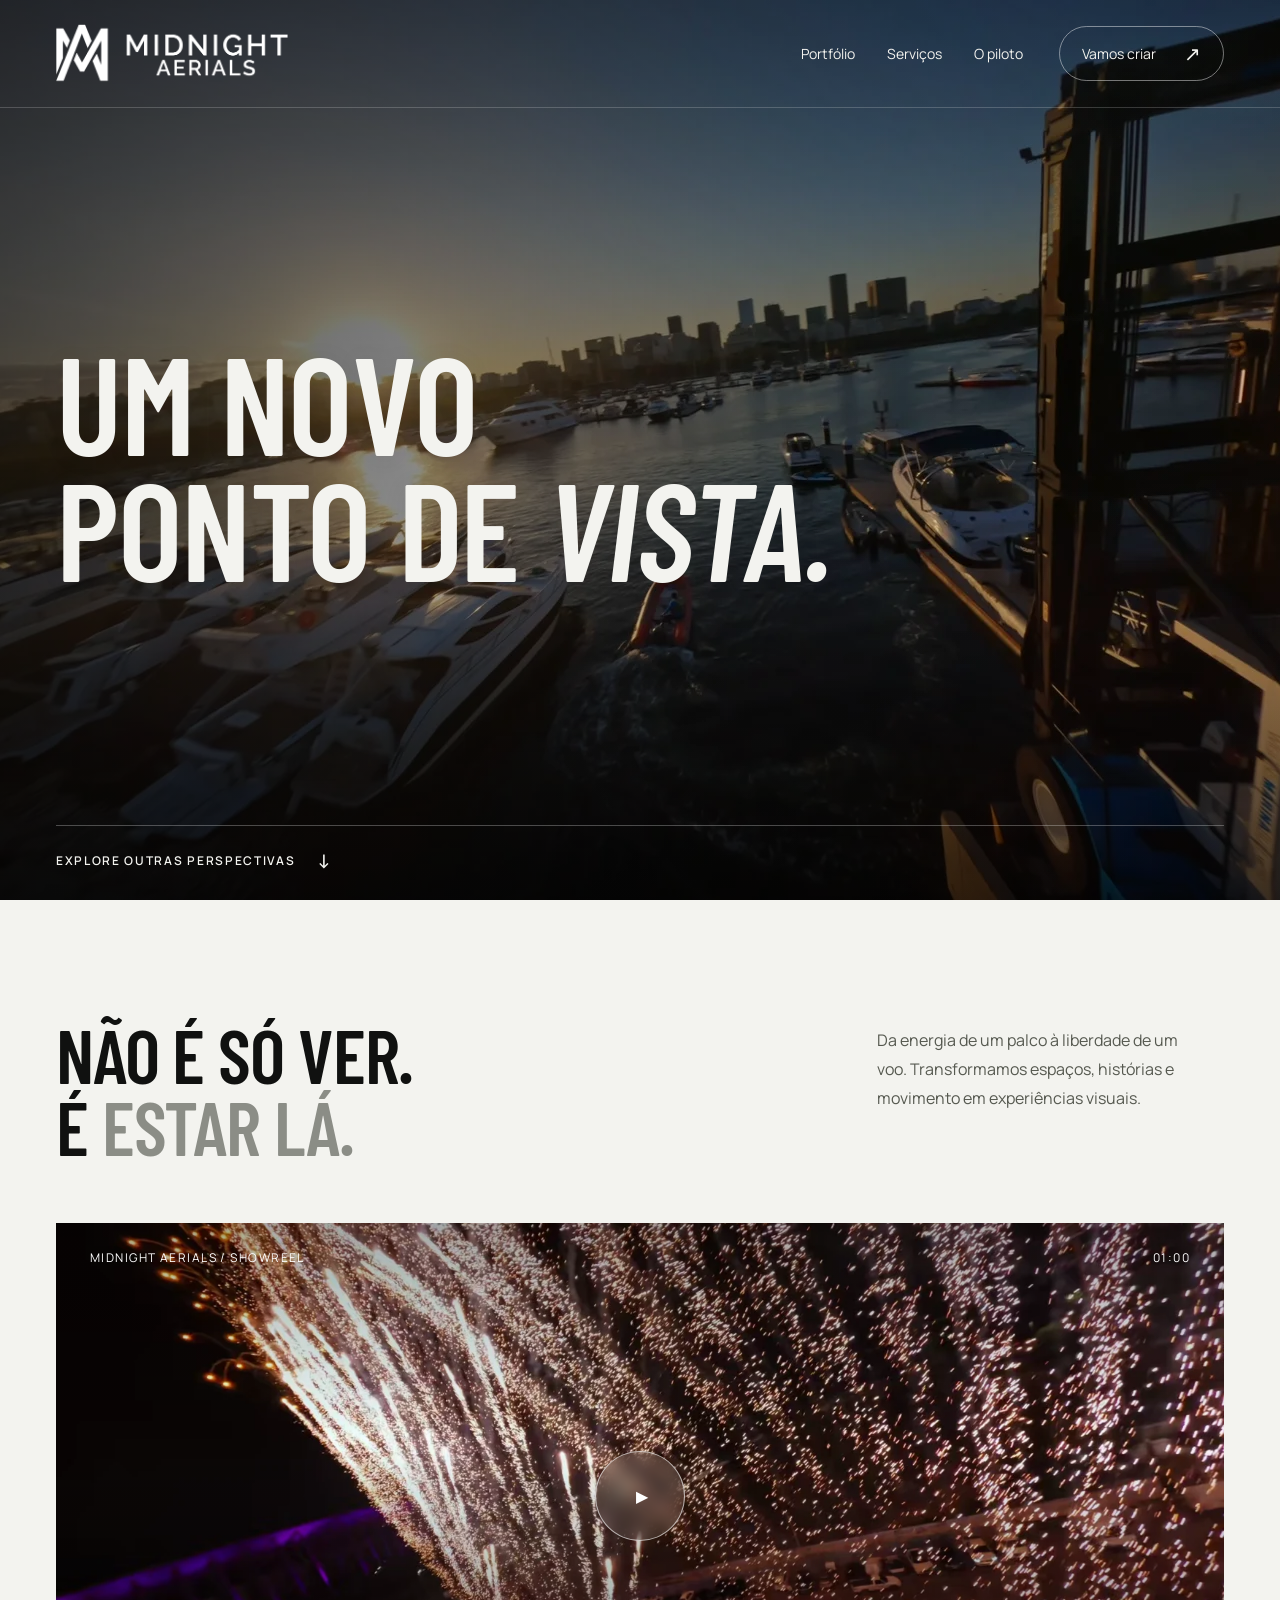
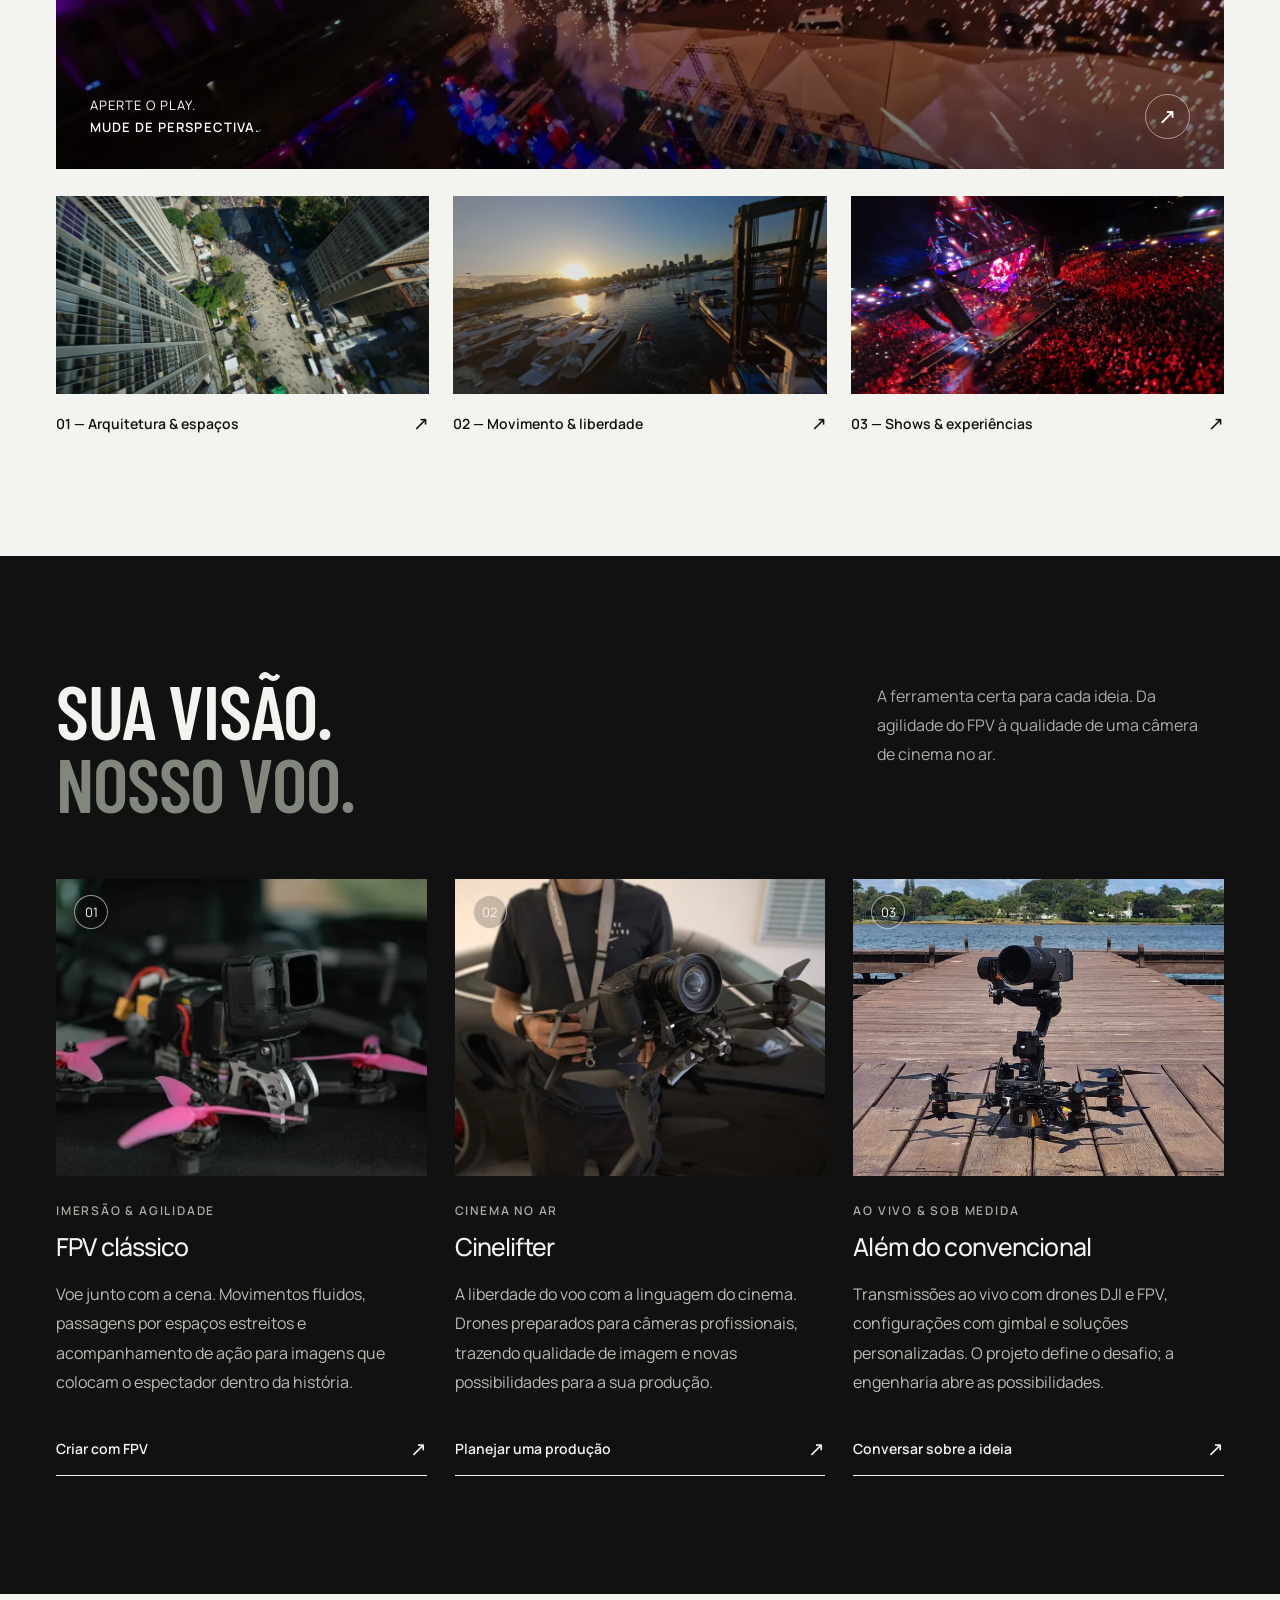
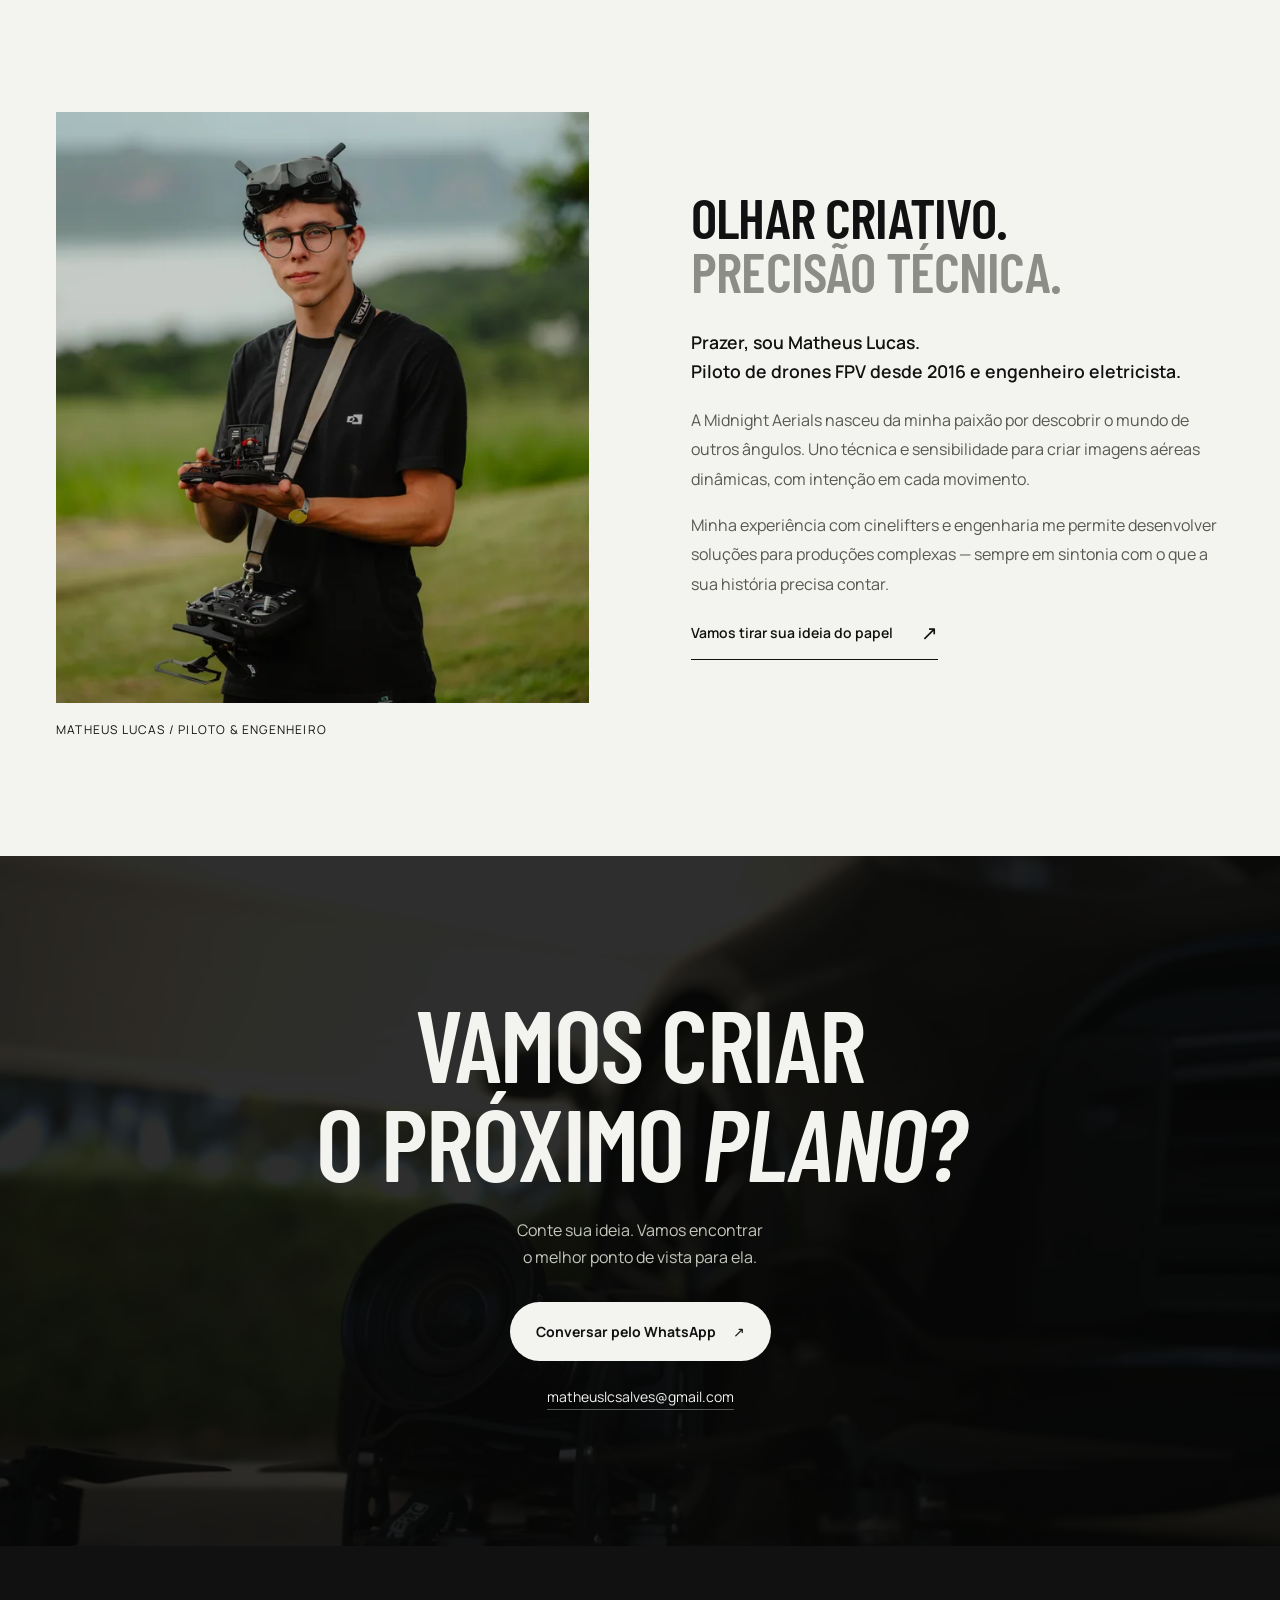
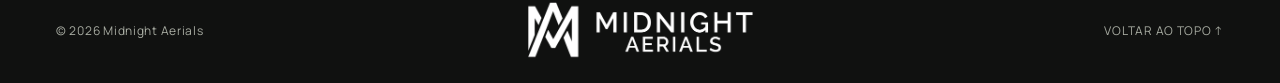
==== index.html @ 763edad3 "Atualiza layout, textos e fotos da versão final do site" ====
<!doctype html>
<html lang="pt-BR">
  <head>
    <meta charset="UTF-8" />
    <meta name="viewport" content="width=device-width, initial-scale=1" />
    <meta
      name="description"
      content="Midnight Aerials. Filmagens aéreas com drones FPV, cinelifters e soluções para transmissões ao vivo. Conheça o trabalho de Matheus Lucas e conte sua ideia."
    />
    <meta name="theme-color" content="#101110" />
    <meta property="og:type" content="website" />
    <meta property="og:locale" content="pt_BR" />
    <meta
      property="og:title"
      content="Midnight Aerials — Um novo ponto de vista"
    />
    <meta
      property="og:description"
      content="Cinema em movimento. Filmagens aéreas, drones FPV e projetos sob medida. Vamos criar seu próximo plano?"
    />
    <meta property="og:url" content="https://midnightaerials.com/" />
    <link rel="canonical" href="https://midnightaerials.com/" />
    <title>Midnight Aerials — Filmagens aéreas & drones FPV</title>
    <link rel="icon" href="favicon.svg" type="image/svg+xml" />
    <link
      rel="preload"
      href="barlow-condensed-latin.woff2"
      as="font"
      type="font/woff2"
      crossorigin
    />
    <link
      rel="preload"
      href="manrope-latin.woff2"
      as="font"
      type="font/woff2"
      crossorigin
    />
    <link rel="stylesheet" href="style.css" />
    <script src="main.js" defer></script>
  </head>
  <body>
    <a class="skip-link" href="#conteudo">Pular para o conteúdo</a>
    <header class="site-header">
      <a class="brand" href="#inicio" aria-label="Midnight Aerials — início"
        ><img
          src="logo.png"
          width="1920"
          height="500"
          alt="Midnight Aerials"
      /></a>
      <nav class="desktop-nav" aria-label="Navegação principal">
        <a href="#portfolio">Portfólio</a><a href="#servicos">Serviços</a
        ><a href="#piloto">O piloto</a>
      </nav>
      <a class="header-contact" href="#contato"
        >Vamos criar <span aria-hidden="true">↗</span></a
      >
      <button
        class="menu-toggle"
        type="button"
        aria-label="Abrir menu"
        aria-expanded="false"
        aria-controls="mobile-nav"
      >
        <span></span><span></span>
      </button>
      <nav
        id="mobile-nav"
        class="mobile-nav"
        aria-label="Navegação mobile"
        hidden
      >
        <a href="#portfolio">Portfólio</a><a href="#servicos">Serviços</a
        ><a href="#piloto">O piloto</a><a href="#contato">Vamos criar ↗</a>
      </nav>
    </header>
    <main id="conteudo">
      <section class="hero" id="inicio" aria-labelledby="hero-title">
        <div class="hero-media" aria-hidden="true">
          <img
            class="hero-poster"
            src="frame-07.webp"
            width="1600"
            height="900"
            alt=""
            fetchpriority="high"
          /><video
            id="hero-video"
            muted
            playsinline
            loop
            preload="none"
            poster="frame-07.webp"
            tabindex="-1"
          ></video>
        </div>
        <div class="hero-shade"></div>
        <div class="hero-content wrap">
          <h1 id="hero-title">UM NOVO<br />PONTO DE <em>VISTA.</em></h1>
        </div>
        <div class="hero-bottom wrap">
          <a href="#portfolio" class="explore"
            >EXPLORE OUTRAS PERSPECTIVAS <span aria-hidden="true">↓</span></a
          ><button
            id="video-toggle"
            class="video-toggle"
            type="button"
            aria-label="Reproduzir vídeo de fundo"
          >
            <span class="video-symbol" aria-hidden="true">▶</span
            ><span class="video-state">Reproduzir fundo</span>
          </button>
        </div>
      </section>
      <section
        class="portfolio light-section section-pad"
        id="portfolio"
        aria-labelledby="portfolio-title"
      >
        <div class="wrap">
          <div class="section-heading">
            <h2 id="portfolio-title">
              NÃO É SÓ VER.<br />É <span class="muted-heading">ESTAR LÁ.</span>
            </h2>
            <p class="section-intro">
              Da energia de um palco à liberdade de um voo. Transformamos
              espaços, histórias e movimento em experiências visuais.
            </p>
          </div>
          <button
            class="reel-cover"
            type="button"
            data-film
            data-start="0"
            aria-label="Assistir ao showreel completo da Midnight Aerials"
          >
            <img
              src="frame-18.webp"
              width="1600"
              height="900"
              alt="Voo sobre um palco com fogos de artifício e público"
              loading="lazy"
            /><span class="reel-topline"
              ><span>MIDNIGHT AERIALS / SHOWREEL</span><span>01:00</span></span
            ><span class="play-circle" aria-hidden="true">▶</span
            ><span class="reel-bottomline"
              ><span
                >APERTE O PLAY.<br /><strong>MUDE DE PERSPECTIVA.</strong></span
              ><span class="circle-arrow" aria-hidden="true">↗</span></span
            >
          </button>
          <div class="film-strip" aria-label="Cenas do showreel">
            <button
              type="button"
              data-film
              data-start="1"
              aria-label="Ver cena de arquitetura no showreel"
            >
              <span class="film-image"
                ><img
                  src="frame-02.webp"
                  width="1600"
                  height="900"
                  loading="lazy"
                  alt="Mergulho FPV entre edifícios" /></span
              ><span class="film-caption"
                ><span>01 — Arquitetura & espaços</span
                ><span aria-hidden="true">↗</span></span
              >
            </button>
            <button
              type="button"
              data-film
              data-start="7"
              aria-label="Ver cena de movimento no showreel"
            >
              <span class="film-image"
                ><img
                  src="frame-07.webp"
                  width="1600"
                  height="900"
                  loading="lazy"
                  alt="Voo entre embarcações ao pôr do sol" /></span
              ><span class="film-caption"
                ><span>02 — Movimento & liberdade</span
                ><span aria-hidden="true">↗</span></span
              >
            </button>
            <button
              type="button"
              data-film
              data-start="25"
              aria-label="Ver cena de shows no showreel"
            >
              <span class="film-image"
                ><img
                  src="frame-25.webp"
                  width="1600"
                  height="900"
                  loading="lazy"
                  alt="Perspectiva aérea de um festival à noite" /></span
              ><span class="film-caption"
                ><span>03 — Shows & experiências</span
                ><span aria-hidden="true">↗</span></span
              >
            </button>
          </div>
        </div>
      </section>
      <section
        class="services section-pad"
        id="servicos"
        aria-labelledby="services-title"
      >
        <div class="wrap">
          <div class="section-heading">
            <h2 id="services-title">
              SUA VISÃO.<br /><span class="muted-heading">NOSSO VOO.</span>
            </h2>
            <p class="section-intro">
              A ferramenta certa para cada ideia. Da agilidade do FPV à
              qualidade de uma câmera de cinema no ar.
            </p>
          </div>
          <div class="services-grid">
            <article class="service">
              <div class="service-image">
                <img
                  src="fpv-640.webp"
                  srcset="
                    fpv-640.webp   640w,
                    fpv-1200.webp 1200w
                  "
                  sizes="(max-width: 760px) 90vw, 30vw"
                  width="4608"
                  height="3072"
                  alt="Drone FPV com câmera de ação e hélices rosas"
                  loading="lazy"
                /><span>01</span>
              </div>
              <p class="eyebrow service-tag">IMERSÃO & AGILIDADE</p>
              <h3>FPV clássico</h3>
              <p>
                Voe junto com a cena. Movimentos fluidos, passagens por espaços
                estreitos e acompanhamento de ação para imagens que colocam o
                espectador dentro da história.
              </p>
              <a
                class="text-link"
                href="https://wa.me/5561999405674?text=Ol%C3%A1%2C%20Matheus!%20Quero%20conversar%20sobre%20uma%20filmagem%20FPV."
                target="_blank"
                rel="noopener noreferrer"
                >Criar com FPV <span aria-hidden="true">↗</span></a
              >
            </article>
            <article class="service">
              <div class="service-image">
                <img
                  src="cinelifter-640.webp"
                  srcset="
                    cinelifter-640.webp   640w,
                    cinelifter-1200.webp 1200w
                  "
                  sizes="(max-width: 760px) 90vw, 30vw"
                  width="4256"
                  height="2848"
                  alt="Cinelifter preparado para transportar uma câmera de cinema"
                  loading="lazy"
                /><span>02</span>
              </div>
              <p class="eyebrow service-tag">CINEMA NO AR</p>
              <h3>Cinelifter</h3>
              <p>
                A liberdade do voo com a linguagem do cinema. Drones preparados
                para câmeras profissionais, trazendo qualidade de imagem e novas
                possibilidades para a sua produção.
              </p>
              <a
                class="text-link"
                href="https://wa.me/5561999405674?text=Ol%C3%A1%2C%20Matheus!%20Quero%20conversar%20sobre%20uma%20produ%C3%A7%C3%A3o%20com%20cinelifter."
                target="_blank"
                rel="noopener noreferrer"
                >Planejar uma produção <span aria-hidden="true">↗</span></a
              >
            </article>
            <article class="service">
              <div class="service-image">
                <img
                  class="live-drone-photo"
                  src="live-drone-front-640.webp"
                  srcset="
                    live-drone-front-640.webp   640w,
                    live-drone-front-1200.webp 1200w
                  "
                  sizes="(max-width: 760px) 90vw, 30vw"
                  width="2252"
                  height="4000"
                  alt="Drone com câmera e gimbal sobre um deck à beira do lago"
                  loading="lazy"
                /><span>03</span>
              </div>
              <p class="eyebrow service-tag">AO VIVO & SOB MEDIDA</p>
              <h3>Além do convencional</h3>
              <p>
                Transmissões ao vivo com drones DJI e FPV, configurações com
                gimbal e soluções personalizadas. O projeto define o desafio; a
                engenharia abre as possibilidades.
              </p>
              <a
                class="text-link"
                href="https://wa.me/5561999405674?text=Ol%C3%A1%2C%20Matheus!%20Tenho%20um%20projeto%20personalizado%20para%20conversarmos."
                target="_blank"
                rel="noopener noreferrer"
                >Conversar sobre a ideia <span aria-hidden="true">↗</span></a
              >
            </article>
          </div>
        </div>
      </section>
      <section
        class="pilot light-section section-pad"
        id="piloto"
        aria-labelledby="pilot-title"
      >
        <div class="wrap pilot-grid">
          <div class="pilot-visual">
            <div class="pilot-photo">
              <img
                src="matheus-pilot-1200.webp"
                srcset="matheus-pilot-640.webp 640w, matheus-pilot-1200.webp 1200w"
                sizes="(max-width: 760px) 90vw, 45vw"
                width="2667"
                height="4000"
                alt="Matheus Lucas com óculos FPV, segurando seu drone e controle"
                loading="lazy"
              />
            </div>
            <span class="photo-note">MATHEUS LUCAS / PILOTO & ENGENHEIRO</span>
          </div>
          <div class="pilot-copy">
            <h2 id="pilot-title">
              OLHAR CRIATIVO.<br /><span class="muted-heading"
                >PRECISÃO TÉCNICA.</span
              >
            </h2>
            <p class="pilot-lead">
              Prazer, sou Matheus Lucas.<br />Piloto de drones FPV desde 2016 e
              engenheiro eletricista.
            </p>
            <p>
              A Midnight Aerials nasceu da minha paixão por descobrir o mundo de
              outros ângulos. Uno técnica e sensibilidade para criar imagens
              aéreas dinâmicas, com intenção em cada movimento.
            </p>
            <p>
              Minha experiência com cinelifters e engenharia me permite
              desenvolver soluções para produções complexas — sempre em sintonia
              com o que a sua história precisa contar.
            </p>
            <a href="#contato" class="text-link"
              >Vamos tirar sua ideia do papel
              <span aria-hidden="true">↗</span></a
            >
          </div>
        </div>
      </section>
      <section
        class="contact section-pad"
        id="contato"
        aria-labelledby="contact-title"
      >
        <img
          class="contact-image"
          src="custom-1200.webp"
          width="1200"
          height="803"
          alt=""
          loading="lazy"
        />
        <div class="wrap contact-content">
          <h2 id="contact-title">VAMOS CRIAR<br />O PRÓXIMO <em>PLANO?</em></h2>
          <p>
            Conte sua ideia. Vamos encontrar<br />o melhor ponto de vista para
            ela.
          </p>
          <a
            class="button button-light"
            href="https://wa.me/5561999405674?text=Ol%C3%A1%2C%20Matheus!%20Vim%20pelo%20site%20da%20Midnight%20Aerials%20e%20quero%20conversar%20sobre%20um%20projeto."
            target="_blank"
            rel="noopener noreferrer"
            >Conversar pelo WhatsApp <span aria-hidden="true">↗</span></a
          ><a class="contact-email" href="mailto:matheuslcsalves@gmail.com"
            >matheuslcsalves@gmail.com</a
          >
        </div>
      </section>
    </main>
    <footer class="footer">
      <div class="wrap footer-bottom">
        <span>© <span id="year">2026</span> Midnight Aerials</span>
        <a
          class="brand"
          href="#inicio"
          aria-label="Midnight Aerials — voltar ao início"
          ><img
            src="logo.png"
            width="1920"
            height="500"
            alt="Midnight Aerials"
            loading="lazy"
        /></a>
        <a href="#inicio" class="back-to-top">VOLTAR AO TOPO ↑</a>
      </div>
    </footer>
    <a
      class="mobile-cta"
      href="https://wa.me/5561999405674?text=Ol%C3%A1%2C%20Matheus!%20Vim%20pelo%20site%20e%20quero%20conversar%20sobre%20um%20projeto."
      target="_blank"
      rel="noopener noreferrer"
      >Vamos falar do seu projeto <span aria-hidden="true">↗</span></a
    >
    <dialog id="film-dialog" aria-labelledby="film-title">
      <div class="film-dialog-head">
        <h2 id="film-title">MIDNIGHT AERIALS / SHOWREEL</h2>
        <button class="close-film" type="button" aria-label="Fechar showreel">
          Fechar <span aria-hidden="true">×</span>
        </button>
      </div>
      <video
        id="showreel"
        controls
        playsinline
        preload="none"
        poster="frame-18.webp"
        aria-label="Showreel de filmagens aéreas da Midnight Aerials"
      >
        <source data-src="showreel.mp4" type="video/mp4" />
        Seu navegador não suporta vídeo.
        <a href="showreel.mp4">Abrir o showreel</a>.
      </video>
      <p class="film-description">
        Filmagens aéreas de arquitetura, embarcações, shows e eventos. Use os
        controles do vídeo para ajustar o som.
      </p>
    </dialog>
  </body>
</html>
---- style.css ----
@font-face {
  font-family: Barlow;
  src: url("barlow-condensed-latin.woff2") format("woff2");
  font-style: normal;
  font-weight: 600;
  font-display: swap;
}
@font-face {
  font-family: Barlow;
  src: url("barlow-condensed-italic-latin.woff2") format("woff2");
  font-style: italic;
  font-weight: 600;
  font-display: swap;
}
@font-face {
  font-family: Manrope;
  src: url("manrope-latin.woff2") format("woff2");
  font-style: normal;
  font-weight: 400 800;
  font-display: swap;
}
:root {
  --ink: #101110;
  --paper: #f3f3ef;
  --white: #fff;
  --muted: #9b9c98;
  --line: #ffffff29;
  font-family: Manrope, Arial, sans-serif;
  color: var(--paper);
  background: var(--ink);
  font-synthesis: none;
  text-rendering: optimizeLegibility;
  color-scheme: dark;
}
* {
  box-sizing: border-box;
}
html {
  scroll-behavior: smooth;
  scroll-padding-top: 100px;
}
body {
  margin: 0;
}
button,
a {
  -webkit-tap-highlight-color: transparent;
}
button,
input {
  font: inherit;
}
button,
a {
  touch-action: manipulation;
}
a {
  color: inherit;
  text-decoration: none;
}
button {
  cursor: pointer;
}
img {
  display: block;
  width: 100%;
  height: auto;
}
button {
  color: inherit;
}
button:disabled {
  cursor: default;
}
button:focus-visible,
a:focus-visible {
  outline: 3px solid #ebad75;
  outline-offset: 6px;
}
::selection {
  background: #d7c8b6;
  color: #101110;
}
h1,
h2,
h3,
p {
  margin: 0;
}
h1,
h2 {
  font-family: Barlow, "Arial Narrow", Impact, sans-serif;
  font-weight: 600;
  letter-spacing: -0.015em;
  line-height: 0.96;
}
em {
  font-style: normal;
}
h2 {
  font-size: clamp(3.2rem, 5.9vw, 6rem);
}
p {
  line-height: 1.8;
}
svg {
  display: block;
}
.wrap {
  width: calc(100% - 112px);
  max-width: 1440px;
  margin-inline: auto;
}
.section-pad {
  padding-block: 118px;
}
.eyebrow {
  font-size: 0.75rem;
  font-weight: 600;
  letter-spacing: 0.15em;
  line-height: 1.5;
}
.light-section {
  background: var(--paper);
  color: var(--ink);
  color-scheme: light;
}
.muted-heading {
  color: #8b8d86;
}
.skip-link {
  position: fixed;
  z-index: 100;
  left: 20px;
  top: -100px;
  padding: 15px 24px;
  background: white;
  color: black;
}
.skip-link:focus {
  top: 14px;
}
.site-header {
  height: 108px;
  position: absolute;
  inset: 0 0 auto;
  z-index: 10;
  display: flex;
  align-items: center;
  gap: 36px;
  padding-inline: 56px;
  border-bottom: 1px solid #ffffff30;
}
.brand {
  width: 232px;
  flex-shrink: 0;
  display: block;
}
.desktop-nav {
  display: flex;
  gap: 32px;
  margin-left: auto;
  font-size: 0.875rem;
}
.desktop-nav a {
  position: relative;
  padding-block: 14px;
}
.desktop-nav a:after {
  content: "";
  height: 1px;
  background: white;
  position: absolute;
  bottom: 8px;
  left: 0;
  right: 100%;
  transition: right 0.2s;
}
.desktop-nav a:hover:after {
  right: 0;
}
.header-contact {
  display: flex;
  align-items: center;
  gap: 28px;
  border: 1px solid #ffffff70;
  border-radius: 50px;
  font-size: 0.875rem;
  padding: 13px 22px;
}
.header-contact:hover {
  background: #fff;
  color: #101110;
}
.header-contact span {
  font-size: 1.25rem;
}
.menu-toggle {
  display: none;
}
.mobile-nav[hidden] {
  display: none;
}
.hero {
  height: 100svh;
  min-height: 740px;
  max-height: 1120px;
  position: relative;
  isolation: isolate;
  display: flex;
  align-items: center;
  background: #262b2c;
}
.hero-media,
.hero-media > * {
  position: absolute;
  inset: 0;
  width: 100%;
  height: 100%;
  object-fit: cover;
}
.hero-media {
  z-index: -3;
  overflow: hidden;
}
.hero-media video {
  opacity: 0;
  transition: opacity 0.8s;
}
.hero-media video.is-playing {
  opacity: 1;
}
.hero-shade {
  position: absolute;
  inset: 0;
  z-index: -2;
  background:
    linear-gradient(90deg, rgba(0, 0, 0, 0.54), rgba(0, 0, 0, 0.06) 85%),
    linear-gradient(
      0deg,
      rgba(0, 0, 0, 0.6),
      transparent 32%,
      rgba(0, 0, 0, 0.2) 75%,
      rgba(0, 0, 0, 0.4)
    );
}
.hero-content {
  padding-top: 115px;
  padding-bottom: 85px;
}
.hero-content > .eyebrow {
  margin-bottom: 24px;
}
.tiny-cross {
  font-size: 1.25rem;
  line-height: 0;
  margin-right: 9px;
  font-weight: 400;
}
.hero h1 {
  font-size: clamp(6rem, 10.8vw, 11.5rem);
  line-height: 0.91;
  letter-spacing: -0.01em;
  text-shadow: 0 2px 24px #00000012;
}
.hero h1 em {
  font-style: italic;
  font-weight: 600;
}
.hero-details {
  display: flex;
  align-items: center;
  gap: 74px;
  margin-top: 38px;
}
.hero-details p {
  font-size: 1rem;
  line-height: 1.75;
}
.button {
  display: inline-flex;
  align-items: center;
  justify-content: center;
  gap: 17px;
  padding: 19px 25px;
  border-radius: 50px;
  font-size: 0.875rem;
  font-weight: 700;
  min-height: 58px;
  border: 1px solid transparent;
  transition:
    transform 0.2s,
    background 0.2s;
}
.button:hover {
  transform: translateY(-3px);
  background: #e1e1da;
}
.button-light {
  background: var(--paper);
  color: var(--ink);
}
.play-small {
  font-size: 0.68rem;
}
.duration {
  font-size: 0.75rem;
  font-weight: 500;
  color: #5a5c55;
  margin-left: 14px;
}
.hero-bottom {
  position: absolute;
  left: 0;
  right: 0;
  bottom: 27px;
  display: flex;
  justify-content: space-between;
  align-items: center;
  border-top: 1px solid #ffffff45;
  padding-top: 21px;
}
.explore {
  font-size: 0.75rem;
  font-weight: 600;
  letter-spacing: 0.14em;
  display: flex;
  align-items: center;
  gap: 22px;
}
.explore span {
  font-size: 1.2rem;
}
.video-toggle {
  border: 0;
  background: transparent;
  display: flex;
  gap: 12px;
  align-items: center;
  padding: 10px 0 10px 12px;
  font-size: 0.75rem;
}
.video-toggle[hidden] {
  display: none;
}
.video-symbol {
  font-size: 0.75rem;
}
.section-heading {
  display: grid;
  grid-template-columns: 2.25fr 1fr;
  gap: 40px;
  align-items: start;
  margin-bottom: 60px;
}
.section-index {
  padding-top: 9px;
}
.section-intro {
  font-size: 1rem;
  max-width: 330px;
  padding-top: 8px;
  color: #565950;
}
.reel-cover {
  position: relative;
  display: block;
  width: 100%;
  padding: 0;
  background: #101110;
  border: 0;
  overflow: hidden;
  aspect-ratio: 2.14;
  color: white;
  text-align: left;
}
.reel-cover:after {
  content: "";
  position: absolute;
  inset: 0;
  background: linear-gradient(0deg, #0009, transparent 60%, #0005);
}
.reel-cover > img {
  height: 100%;
  object-fit: cover;
  transition: transform 0.8s;
}
.reel-cover:hover > img {
  transform: scale(1.025);
}
.reel-topline,
.reel-bottomline {
  position: absolute;
  z-index: 1;
  left: 34px;
  right: 34px;
  display: flex;
  align-items: center;
  justify-content: space-between;
}
.reel-topline {
  top: 26px;
  font-size: 0.75rem;
  letter-spacing: 0.12em;
}
.reel-bottomline {
  bottom: 30px;
  font-size: 0.8125rem;
  line-height: 1.7;
  letter-spacing: 0.08em;
}
.reel-bottomline strong {
  font-weight: 600;
}
.play-circle {
  position: absolute;
  z-index: 1;
  left: 50%;
  top: 50%;
  transform: translate(-50%, -50%);
  width: 90px;
  height: 90px;
  border: 1px solid #fff9;
  border-radius: 50%;
  display: grid;
  place-items: center;
  padding-left: 4px;
  font-size: 1rem;
  background: #ffffff15;
  backdrop-filter: blur(8px);
  transition:
    background 0.25s,
    scale 0.25s;
}
.reel-cover:hover .play-circle {
  background: #ffffff35;
  scale: 1.06;
}
.circle-arrow {
  display: grid;
  place-items: center;
  width: 45px;
  height: 45px;
  border: 1px solid #ffffff80;
  border-radius: 50%;
  font-size: 1.4rem;
}
.film-strip {
  display: grid;
  grid-template-columns: repeat(3, 1fr);
  gap: 24px;
  margin-top: 27px;
}
.film-strip > button {
  display: block;
  border: 0;
  padding: 0;
  background: none;
  color: inherit;
  text-align: left;
}
.film-image {
  display: block;
  aspect-ratio: 1.88;
  overflow: hidden;
  background: #353835;
}
.film-image img {
  height: 100%;
  object-fit: cover;
  transition: transform 0.5s;
}
.film-strip button:hover img {
  transform: scale(1.05);
}
.film-caption {
  display: flex;
  justify-content: space-between;
  gap: 12px;
  align-items: center;
  font-size: 0.875rem;
  font-weight: 600;
  line-height: 1.5;
  padding-top: 15px;
}
.film-caption > span:last-child {
  font-size: 1.2rem;
}
.services .section-intro {
  color: #acaea7;
}
.services .muted-heading {
  color: #82877d;
}
.services-grid {
  display: grid;
  grid-template-columns: repeat(3, 1fr);
  gap: 28px;
}
.service {
  display: flex;
  flex-direction: column;
  align-items: flex-start;
}
.service-image {
  position: relative;
  aspect-ratio: 1.25;
  width: 100%;
  overflow: hidden;
  background: #20231d;
}
.service-image img {
  height: 100%;
  object-fit: cover;
  transition: transform 0.6s;
}
.service:hover .service-image img {
  transform: scale(1.04);
}
.service-image .live-drone-photo {
  object-fit: cover;
  object-position: center 60%;
}
.service-image > span {
  position: absolute;
  top: 16px;
  left: 18px;
  font-size: 0.8125rem;
  display: grid;
  place-items: center;
  width: 34px;
  height: 34px;
  border: 1px solid #ffffff90;
  border-radius: 50%;
  background: #0003;
}
.service-tag {
  color: #a8aca3;
  margin-top: 26px;
  font-size: 0.75rem;
}
.service h3 {
  font-size: 1.55rem;
  letter-spacing: -0.035em;
  font-weight: 500;
  margin-top: 10px;
}
.service > p:not(.eyebrow) {
  font-size: 1rem;
  color: #b9bdb2;
  margin-top: 17px;
  line-height: 1.85;
  margin-bottom: 27px;
}
.text-link {
  display: flex;
  gap: 28px;
  align-items: center;
  justify-content: space-between;
  border-bottom: 1px solid currentColor;
  padding: 10px 0 13px;
  font-size: 0.875rem;
  font-weight: 600;
  transition: gap 0.2s;
}
.text-link:hover {
  gap: 38px;
}
.text-link > span {
  font-size: 1.25rem;
}
.service .text-link {
  margin-top: auto;
  width: 100%;
}
.pilot-grid {
  display: grid;
  grid-template-columns: 1fr 1fr;
  gap: clamp(50px, 8vw, 135px);
  align-items: center;
}
.pilot-visual {
  position: relative;
}
.pilot-photo {
  aspect-ratio: 694/770;
  position: relative;
  overflow: hidden;
  background: #8d8b80;
}
.pilot-photo img {
  width: 100%;
  height: 100%;
  object-fit: cover;
  object-position: center 90%;
}
.photo-note {
  font-size: 0.75rem;
  letter-spacing: 0.1em;
  display: block;
  margin-top: 18px;
}
.pilot-copy > .eyebrow {
  margin-bottom: 30px;
}
.pilot-copy h2 {
  font-size: clamp(3rem, 4.4vw, 5rem);
  margin-bottom: 30px;
}
.pilot-lead {
  font-size: 1.1rem;
  font-weight: 600;
  line-height: 1.65;
  margin-bottom: 20px;
}
.pilot-copy > p:not(.eyebrow):not(.pilot-lead) {
  font-size: 1rem;
  color: #565950;
  margin-top: 16px;
  line-height: 1.85;
}
.pilot-facts {
  display: flex;
  gap: 40px;
  padding-block: 24px;
  margin-top: 20px;
  border-top: 1px solid #10111030;
}
.pilot-facts > div {
  display: flex;
  flex-direction: column;
  gap: 7px;
}
.pilot-facts strong {
  font-size: 0.8125rem;
  letter-spacing: 0.01em;
}
.pilot-facts span {
  font-size: 0.875rem;
  color: #666a60;
}
.pilot-copy .text-link {
  display: inline-flex;
  margin-top: 10px;
}
.contact {
  position: relative;
  isolation: isolate;
  text-align: center;
  overflow: hidden;
  min-height: 690px;
  display: grid;
  place-items: center;
}
.contact:before {
  content: "";
  position: absolute;
  inset: 0;
  background: #050705d6;
  z-index: -1;
}
.contact-image {
  position: absolute;
  inset: 0;
  width: 100%;
  height: 100%;
  object-fit: cover;
  z-index: -2;
}
.contact .eyebrow {
  margin-bottom: 30px;
}
.contact h2 {
  font-size: clamp(4.5rem, 8vw, 8rem);
  line-height: 0.97;
}
.contact h2 em {
  font-style: italic;
}
.contact-content > p:not(.eyebrow) {
  color: #c3c7bc;
  font-size: 1rem;
  line-height: 1.7;
  margin: 26px 0 30px;
}
.contact-email {
  display: block;
  font-size: 0.875rem;
  margin: 26px auto 0;
  width: fit-content;
  border-bottom: 1px solid #ffffff50;
  padding-bottom: 3px;
}
.contact-email:hover {
  border-color: white;
}
.footer {
  padding-top: 55px;
}
.footer-main {
  display: grid;
  grid-template-columns: 1fr 1fr 1fr;
  gap: 40px;
  align-items: center;
  padding-bottom: 50px;
}
.footer .brand {
  width: 225px;
  justify-self: center;
}
.footer-main > p {
  font-size: 0.875rem;
  color: #acb0a5;
  justify-self: center;
  line-height: 1.75;
}
.footer-links {
  display: flex;
  flex-direction: column;
  align-items: flex-end;
  gap: 14px;
  font-size: 0.875rem;
}
.footer-links a:hover {
  text-decoration: underline;
}
.footer-links a:first-child {
  display: flex;
  gap: 15px;
}
.footer-bottom {
  padding-bottom: 23px;
  display: grid;
  grid-template-columns: 1fr auto 1fr;
  align-items: center;
  gap: 24px;
  color: #a8aca2;
  font-size: 0.75rem;
  letter-spacing: 0.06em;
}
.footer-bottom .back-to-top {
  justify-self: end;
  text-align: right;
}
.mobile-cta {
  display: none;
}
dialog {
  color: var(--paper);
  background: #101110;
  border: 1px solid #ffffff30;
  padding: 20px;
  width: min(1100px, 94vw);
  max-height: 94svh;
  overflow: auto;
}
dialog::backdrop {
  background: #000e;
  backdrop-filter: blur(8px);
}
.film-dialog-head {
  display: flex;
  justify-content: space-between;
  align-items: center;
  gap: 20px;
  margin-bottom: 15px;
}
.film-dialog-head h2 {
  font-family: Manrope, Arial, sans-serif;
  font-size: 0.75rem;
  letter-spacing: 0.09em;
  line-height: 1.5;
}
.close-film {
  display: flex;
  align-items: center;
  gap: 15px;
  border: 0;
  background: transparent;
  padding: 7px;
  font-size: 0.875rem;
}
.close-film span {
  font-size: 1.8rem;
  line-height: 1;
}
dialog video {
  display: block;
  width: 100%;
  max-height: 74svh;
  aspect-ratio: 16/9;
  background: #000;
}
.film-description {
  font-size: 0.8125rem;
  color: #b9bdb2;
  margin-top: 14px;
}
.dialog-open {
  overflow: hidden;
}
@media (min-width: 1700px) {
  .site-header {
    padding-inline: max(56px, calc((100vw - 1440px) / 2));
  }
}
@media (max-width: 1100px) {
  .wrap {
    width: calc(100% - 72px);
  }
  .site-header {
    padding-inline: 36px;
    gap: 25px;
  }
  .brand {
    width: 205px;
  }
  .desktop-nav {
    gap: 22px;
  }
  .section-heading {
    grid-template-columns: 1fr 1fr;
    gap: 25px;
  }
  .section-index {
    grid-column: 1/-1;
    margin-bottom: 5px;
  }
  .section-intro {
    justify-self: end;
  }
  .section-pad {
    padding-block: 90px;
  }
  .hero-details {
    gap: 45px;
  }
  .hero h1 {
    font-size: 12vw;
  }
  .service h3 {
    font-size: 1.3rem;
  }
  .pilot-grid {
    gap: 50px;
  }
  .pilot-facts {
    gap: 25px;
    flex-wrap: wrap;
  }
  .pilot-copy h2 {
    font-size: 4.4vw;
  }
}
@media (max-width: 760px) {
  html {
    scroll-padding-top: 24px;
  }
  .wrap {
    width: calc(100% - 40px);
  }
  .section-pad {
    padding-block: 72px;
  }
  .site-header {
    height: 88px;
    padding-inline: 20px;
    gap: 18px;
  }
  .brand {
    width: 177px;
  }
  .desktop-nav {
    display: none;
  }
  .header-contact {
    margin-left: auto;
    padding: 10px 15px;
    gap: 15px;
    font-size: 0.8125rem;
  }
  .menu-toggle {
    display: flex;
    flex-direction: column;
    justify-content: center;
    gap: 6px;
    background: none;
    border: 0;
    width: 38px;
    height: 44px;
    padding: 8px;
    margin-right: -8px;
  }
  .menu-toggle span {
    width: 22px;
    height: 1px;
    background: white;
    transition: transform 0.2s;
  }
  .menu-toggle[aria-expanded="true"] span:first-child {
    transform: translateY(3.5px) rotate(45deg);
  }
  .menu-toggle[aria-expanded="true"] span:last-child {
    transform: translateY(-3.5px) rotate(-45deg);
  }
  .mobile-nav {
    position: absolute;
    top: 87px;
    left: 0;
    right: 0;
    padding: 24px;
    background: #101110f7;
    border-bottom: 1px solid #ffffff30;
    display: flex;
    flex-direction: column;
    gap: 4px;
    backdrop-filter: blur(15px);
  }
  .mobile-nav a {
    font-size: 1.1rem;
    padding: 12px;
  }
  .hero {
    height: 100svh;
    min-height: 690px;
    max-height: 1000px;
    align-items: center;
  }
  .hero-content {
    padding-top: 108px;
    padding-bottom: 112px;
  }
  .hero-content > .eyebrow {
    font-size: 0.75rem;
    letter-spacing: 0.1em;
    margin-bottom: 22px;
  }
  .hero h1 {
    font-size: clamp(3rem, 14.3vw, 7rem);
    line-height: 0.95;
  }
  .hero-details {
    flex-direction: column;
    align-items: flex-start;
    gap: 24px;
    margin-top: 26px;
  }
  .hero-details p {
    font-size: 1rem;
    line-height: 1.7;
  }
  .button {
    padding: 17px 23px;
    min-height: 55px;
  }
  .hero-bottom {
    bottom: 23px;
    padding-top: 14px;
  }
  .explore {
    font-size: 0.75rem;
    letter-spacing: 0.03em;
    gap: 12px;
  }
  .video-state {
    display: none;
  }
  .video-toggle {
    width: 44px;
    height: 44px;
    justify-content: center;
    padding: 0;
  }
  .video-symbol {
    font-size: 0.8125rem;
  }
  .hero-shade {
    background:
      linear-gradient(90deg, #0006, #0001),
      linear-gradient(0deg, #0009, transparent 65%, #0006);
  }
  .hero-media > * {
    object-position: 54% center;
  }
  .section-heading {
    grid-template-columns: 1fr;
    gap: 24px;
    margin-bottom: 35px;
  }
  .section-index {
    grid-column: auto;
    margin: 0;
    padding: 0;
  }
  .eyebrow {
    font-size: 0.75rem;
  }
  h2 {
    font-size: clamp(3.7rem, 11.5vw, 5rem);
  }
  .section-intro {
    font-size: 1rem;
    max-width: 460px;
    justify-self: start;
    padding: 0;
  }
  .reel-cover {
    aspect-ratio: 1.35;
  }
  .reel-topline,
  .reel-bottomline {
    left: 20px;
    right: 20px;
  }
  .reel-topline {
    top: 19px;
    font-size: 0.75rem;
    letter-spacing: 0.03em;
  }
  .reel-bottomline {
    bottom: 18px;
    font-size: 0.75rem;
  }
  .play-circle {
    width: 68px;
    height: 68px;
    font-size: 0.8125rem;
  }
  .circle-arrow {
    width: 34px;
    height: 34px;
    font-size: 1.2rem;
  }
  .film-strip {
    gap: 18px;
    grid-template-columns: 1fr;
    margin-top: 25px;
  }
  .film-strip > button {
    display: grid;
    grid-template-columns: 120px 1fr;
    gap: 20px;
    align-items: center;
    padding-bottom: 18px;
    border-bottom: 1px solid #10111025;
  }
  .film-image {
    aspect-ratio: 1.55;
  }
  .film-caption {
    font-size: 0.875rem;
    padding: 0;
    gap: 10px;
  }
  .services-grid {
    grid-template-columns: 1fr;
    gap: 50px;
  }
  .service-image {
    aspect-ratio: 1.4;
  }
  .service-tag {
    margin-top: 23px;
  }
  .service h3 {
    font-size: 1.6rem;
  }
  .service > p:not(.eyebrow) {
    font-size: 1rem;
    margin-top: 14px;
    margin-bottom: 20px;
    line-height: 1.8;
  }
  .service .text-link {
    font-size: 0.875rem;
  }
  .pilot-grid {
    grid-template-columns: 1fr;
    gap: 40px;
  }
  .pilot-visual {
    max-width: 560px;
  }
  .pilot-photo {
    aspect-ratio: 694/770;
  }
  .pilot-copy h2 {
    font-size: clamp(3.1rem, 10.3vw, 5rem);
    margin-bottom: 25px;
  }
  .pilot-copy > .eyebrow {
    margin-bottom: 24px;
  }
  .pilot-copy > p:not(.eyebrow):not(.pilot-lead) {
    font-size: 1rem;
  }
  .pilot-lead {
    font-size: 1.1rem;
  }
  .pilot-facts {
    gap: 26px;
    justify-content: space-between;
  }
  .pilot-facts strong {
    font-size: 0.75rem;
  }
  .contact {
    min-height: 650px;
  }
  .contact .eyebrow {
    font-size: 0.75rem;
    letter-spacing: 0.05em;
  }
  .contact h2 {
    font-size: clamp(4.1rem, 13vw, 6rem);
  }
  .contact-content > p:not(.eyebrow) {
    font-size: 1rem;
  }
  .footer {
    padding-top: 40px;
    padding-bottom: calc(80px + env(safe-area-inset-bottom));
  }
  .footer-main {
    grid-template-columns: 1fr;
    gap: 28px;
    padding-bottom: 35px;
  }
  .footer .brand {
    width: clamp(100px, 25vw, 195px);
  }
  .footer-main > p {
    justify-self: start;
  }
  .footer-links {
    align-items: flex-start;
  }
  .footer-bottom {
    font-size: 0.75rem;
    gap: 12px;
  }
  .mobile-cta {
    position: fixed;
    bottom: 0;
    left: 0;
    right: 0;
    z-index: 9;
    background: var(--paper);
    color: var(--ink);
    display: flex;
    justify-content: space-between;
    align-items: center;
    border-top: 1px solid #10111030;
    padding: 16px 22px calc(16px + env(safe-area-inset-bottom));
    font-size: 0.875rem;
    font-weight: 700;
    transform: translateY(110%);
    transition: transform 0.25s;
  }
  .mobile-cta.is-visible {
    transform: translateY(0);
  }
  .mobile-cta > span {
    font-size: 1.3rem;
  }
  .dialog-open .mobile-cta {
    display: none;
  }
  dialog {
    padding: 14px;
    max-height: 92svh;
    width: 96vw;
  }
  .film-dialog-head h2 {
    font-size: 0.75rem;
  }
  .close-film {
    font-size: 0.875rem;
    gap: 8px;
  }
  .film-description {
    font-size: 0.75rem;
  }
}
@media (max-width: 380px) {
  .header-contact {
    display: none;
  }
  .menu-toggle {
    margin-left: auto;
  }
  .hero {
    min-height: 680px;
  }
  .hero h1 {
    font-size: 14.8vw;
  }
  .button {
    font-size: 0.875rem;
    padding-inline: 20px;
  }
  .duration {
    margin-left: 6px;
  }
  .film-strip > button {
    grid-template-columns: 100px 1fr;
    gap: 14px;
  }
  .film-caption {
    font-size: 0.875rem;
  }
  .pilot-facts {
    flex-direction: column;
  }
  .reel-topline {
    font-size: 0.75rem;
  }
  .reel-topline > span:last-child {
    display: none;
  }
  .footer-bottom {
    font-size: 0.75rem;
    letter-spacing: 0;
  }
  .explore {
    font-size: 0.75rem;
    max-width: 220px;
  }
  .film-dialog-head {
    gap: 10px;
  }
}
@media (prefers-reduced-motion: reduce) {
  html {
    scroll-behavior: auto;
  }
  *,
  *:before,
  *:after {
    animation-duration: 0.01ms !important;
    transition-duration: 0.01ms !important;
  }
  .hero-media video {
    transition: none;
  }
}
@media (max-width: 480px) {
  .header-contact {
    display: none;
  }
  .menu-toggle {
    margin-left: auto;
  }
}
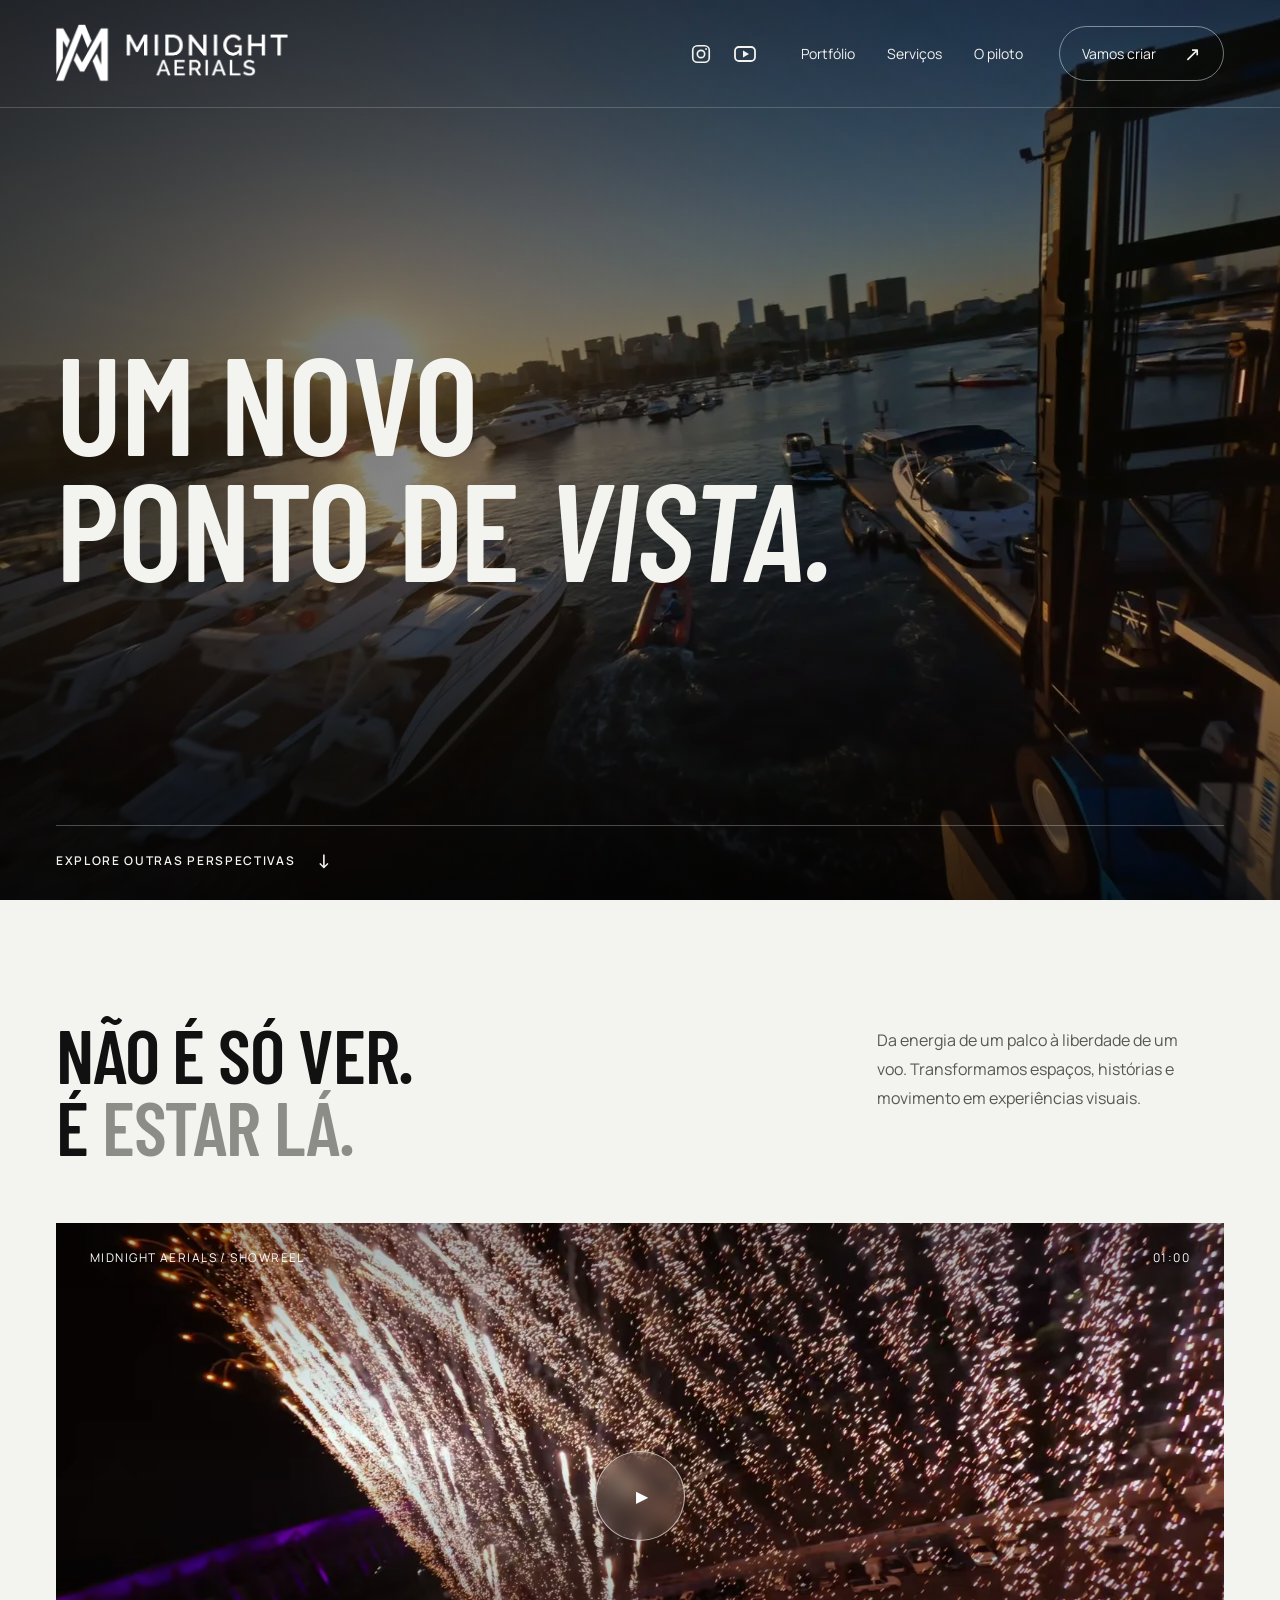
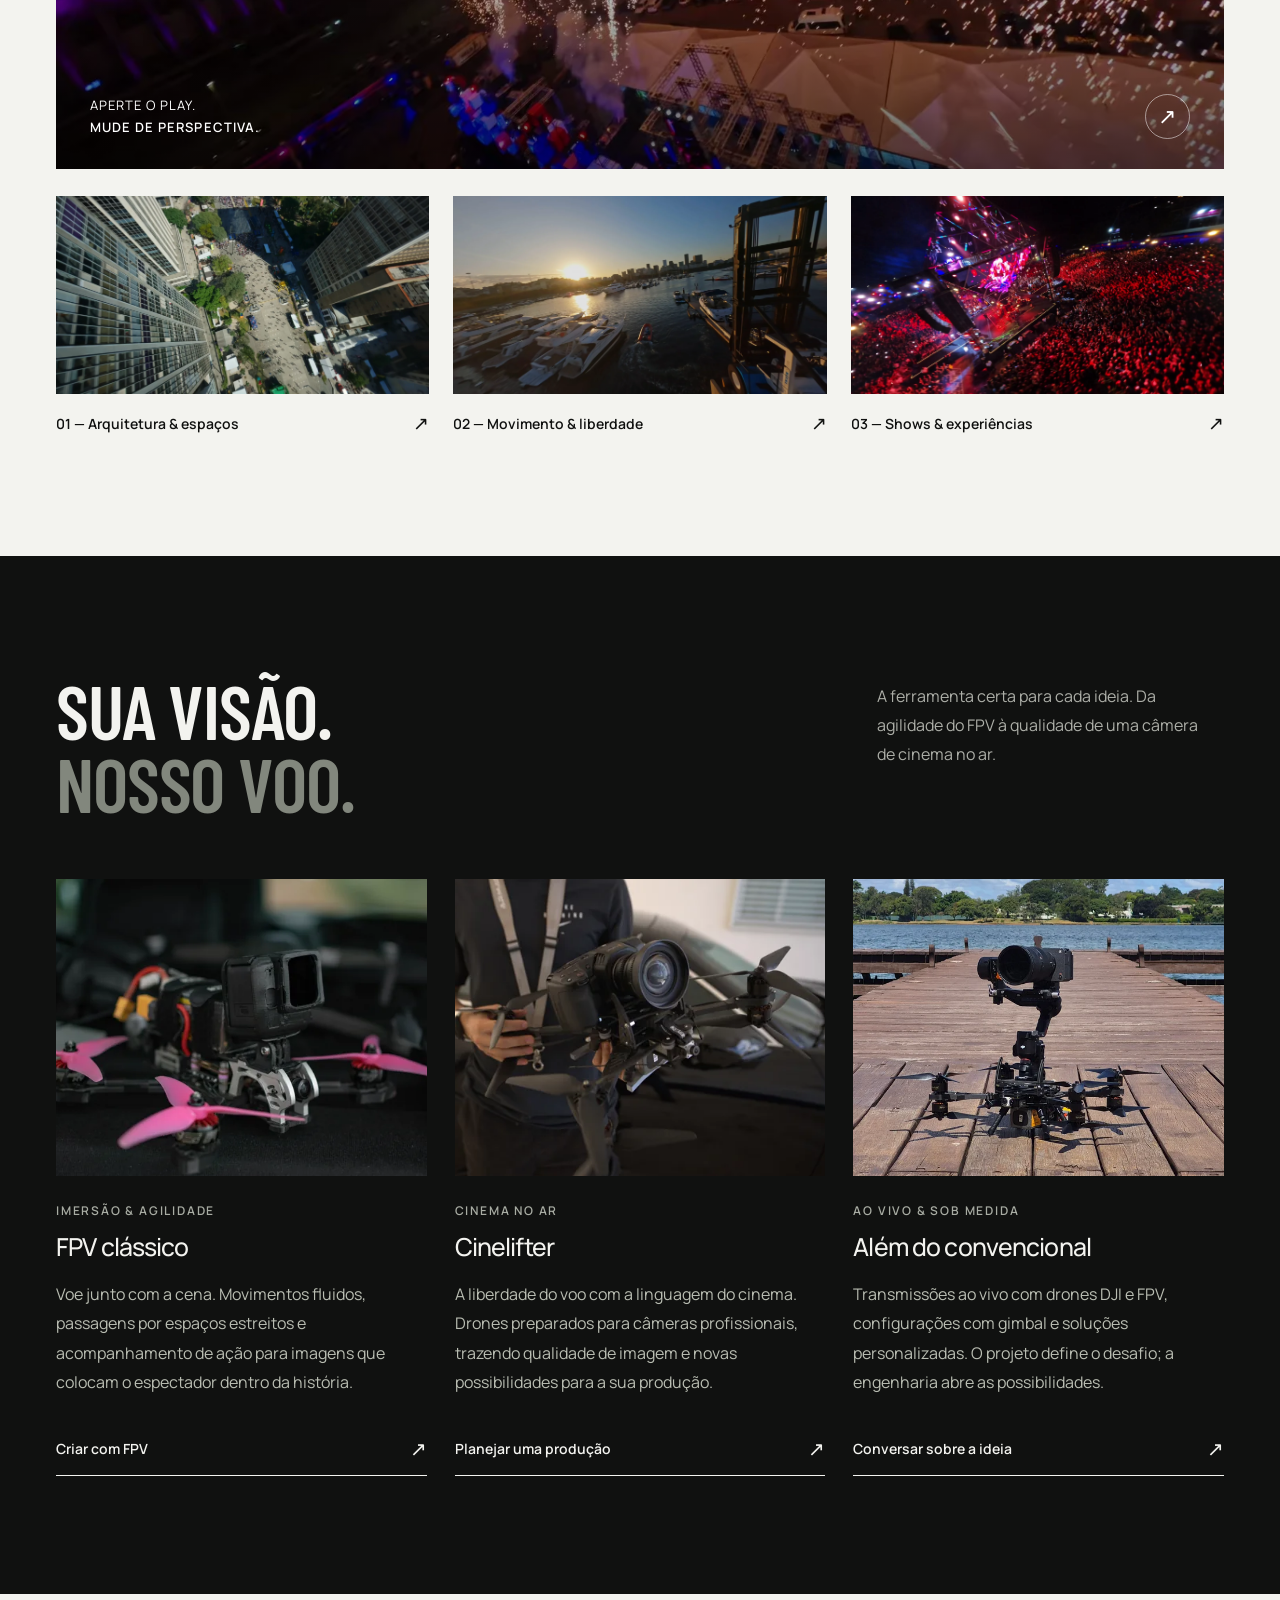
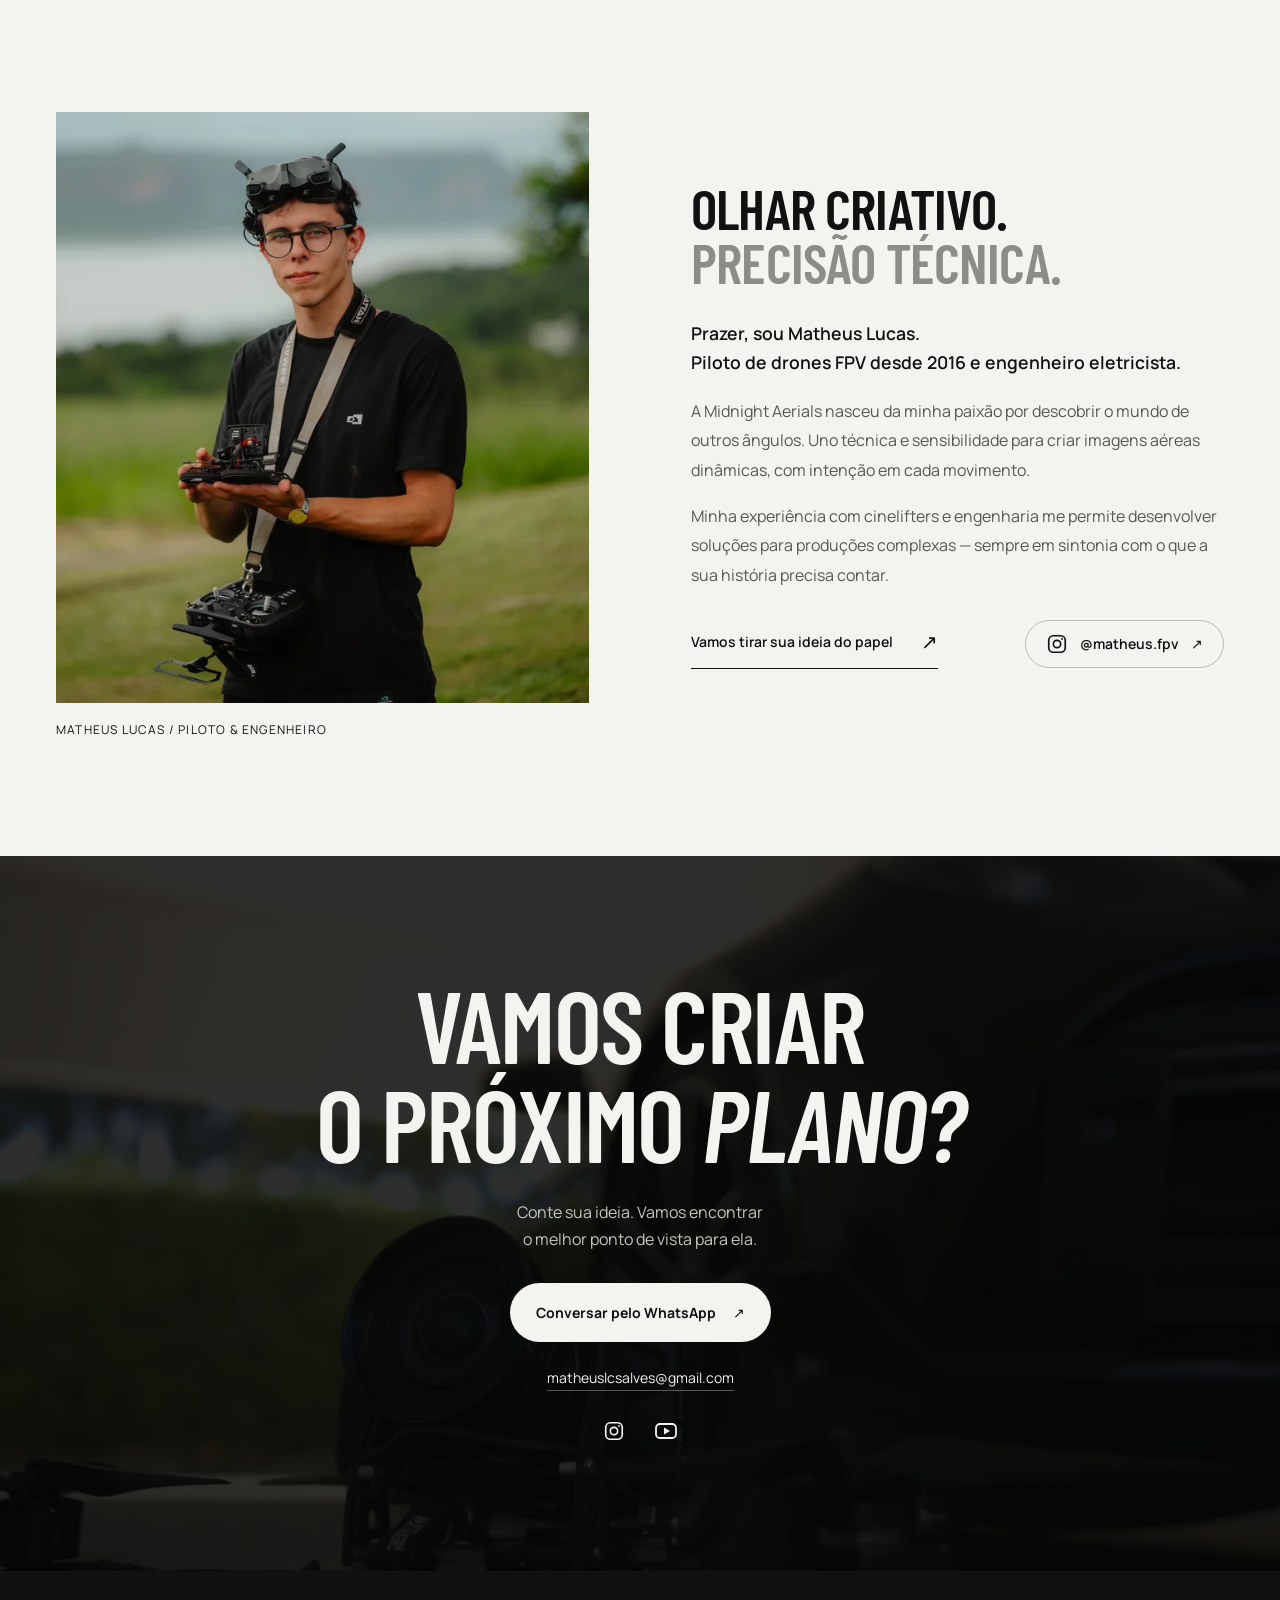
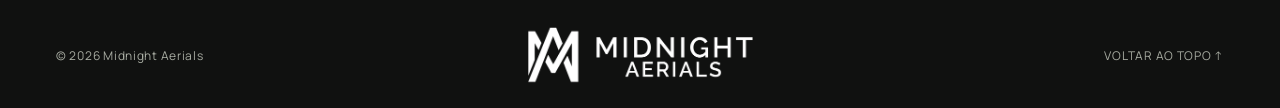
==== commit ef4e2074: "Adiciona redes sociais e ajusta fotos e layout" ====
--- a/index.html
+++ b/index.html
@@ -49,6 +49,21 @@
           height="500"
           alt="Midnight Aerials"
       /></a>
+      <nav class="header-social" aria-label="Redes sociais da Midnight Aerials">
+        <a href="https://www.instagram.com/midnightaerials/" target="_blank" rel="noopener noreferrer" aria-label="Instagram da Midnight Aerials (abre em nova aba)">
+          <svg width="22" height="22" viewBox="0 0 24 24" fill="none" stroke="currentColor" stroke-width="1.8" aria-hidden="true" focusable="false">
+            <rect x="3" y="3" width="18" height="18" rx="5" />
+            <circle cx="12" cy="12" r="4" />
+            <circle cx="17.5" cy="6.5" r="1" fill="currentColor" stroke="none" />
+          </svg>
+        </a>
+        <a href="https://youtube.com/@midnight.aerials" target="_blank" rel="noopener noreferrer" aria-label="YouTube da Midnight Aerials (abre em nova aba)">
+          <svg width="24" height="24" viewBox="0 0 24 24" fill="none" aria-hidden="true" focusable="false">
+            <rect x="2" y="5" width="20" height="14" rx="4" stroke="currentColor" stroke-width="1.8" />
+            <path d="M10 8.5 16 12 10 15.5Z" fill="currentColor" />
+          </svg>
+        </a>
+      </nav>
       <nav class="desktop-nav" aria-label="Navegação principal">
         <a href="#portfolio">Portfólio</a><a href="#servicos">Serviços</a
         ><a href="#piloto">O piloto</a>
@@ -237,7 +252,7 @@
                   height="3072"
                   alt="Drone FPV com câmera de ação e hélices rosas"
                   loading="lazy"
-                /><span>01</span>
+                />
               </div>
               <p class="eyebrow service-tag">IMERSÃO & AGILIDADE</p>
               <h3>FPV clássico</h3>
@@ -257,6 +272,7 @@
             <article class="service">
               <div class="service-image">
                 <img
+                  class="cinelifter-photo"
                   src="cinelifter-640.webp"
                   srcset="
                     cinelifter-640.webp   640w,
@@ -267,7 +283,7 @@
                   height="2848"
                   alt="Cinelifter preparado para transportar uma câmera de cinema"
                   loading="lazy"
-                /><span>02</span>
+                />
               </div>
               <p class="eyebrow service-tag">CINEMA NO AR</p>
               <h3>Cinelifter</h3>
@@ -298,7 +314,7 @@
                   height="4000"
                   alt="Drone com câmera e gimbal sobre um deck à beira do lago"
                   loading="lazy"
-                /><span>03</span>
+                />
               </div>
               <p class="eyebrow service-tag">AO VIVO & SOB MEDIDA</p>
               <h3>Além do convencional</h3>
@@ -358,10 +374,27 @@
               desenvolver soluções para produções complexas — sempre em sintonia
               com o que a sua história precisa contar.
             </p>
+            <div class="pilot-actions">
             <a href="#contato" class="text-link"
               >Vamos tirar sua ideia do papel
               <span aria-hidden="true">↗</span></a
             >
+              <a
+                class="instagram-link"
+                href="https://www.instagram.com/matheus.fpv/"
+                target="_blank"
+                rel="noopener noreferrer"
+                aria-label="Instagram de Matheus Lucas: @matheus.fpv (abre em nova aba)"
+              >
+                <svg width="22" height="22" viewBox="0 0 24 24" fill="none" stroke="currentColor" stroke-width="1.8" aria-hidden="true" focusable="false">
+                  <rect x="3" y="3" width="18" height="18" rx="5" />
+                  <circle cx="12" cy="12" r="4" />
+                  <circle cx="17.5" cy="6.5" r="1" fill="currentColor" stroke="none" />
+                </svg>
+                <span>@matheus.fpv</span>
+                <span aria-hidden="true">↗</span>
+              </a>
+            </div>
           </div>
         </div>
       </section>
@@ -393,6 +426,21 @@
           ><a class="contact-email" href="mailto:matheuslcsalves@gmail.com"
             >matheuslcsalves@gmail.com</a
           >
+          <nav class="contact-social" aria-label="Redes sociais da Midnight Aerials">
+            <a href="https://www.instagram.com/midnightaerials/" target="_blank" rel="noopener noreferrer" aria-label="Instagram da Midnight Aerials (abre em nova aba)">
+              <svg width="22" height="22" viewBox="0 0 24 24" fill="none" stroke="currentColor" stroke-width="1.8" aria-hidden="true" focusable="false">
+                <rect x="3" y="3" width="18" height="18" rx="5" />
+                <circle cx="12" cy="12" r="4" />
+                <circle cx="17.5" cy="6.5" r="1" fill="currentColor" stroke="none" />
+              </svg>
+            </a>
+            <a href="https://youtube.com/@midnight.aerials" target="_blank" rel="noopener noreferrer" aria-label="YouTube da Midnight Aerials (abre em nova aba)">
+              <svg width="24" height="24" viewBox="0 0 24 24" fill="none" aria-hidden="true" focusable="false">
+                <rect x="2" y="5" width="20" height="14" rx="4" stroke="currentColor" stroke-width="1.8" />
+                <path d="M10 8.5 16 12 10 15.5Z" fill="currentColor" />
+              </svg>
+            </a>
+          </nav>
         </div>
       </section>
     </main>
--- a/style.css
+++ b/style.css
@@ -159,8 +159,30 @@
 .desktop-nav {
   display: flex;
   gap: 32px;
+  margin-left: 0;
+  font-size: 0.875rem;
+}
+.header-social {
+  display: flex;
+  align-items: center;
+  gap: 4px;
   margin-left: auto;
-  font-size: 0.875rem;
+  flex-shrink: 0;
+}
+.header-social a,
+.contact-social a {
+  display: grid;
+  place-items: center;
+  width: 40px;
+  height: 44px;
+  border-radius: 50%;
+  transition: background-color 0.2s;
+}
+.header-social a:hover,
+.header-social a:focus-visible,
+.contact-social a:hover,
+.contact-social a:focus-visible {
+  background: #ffffff20;
 }
 .desktop-nav a {
   position: relative;
@@ -517,6 +539,14 @@
 .service:hover .service-image img {
   transform: scale(1.04);
 }
+.service-image .cinelifter-photo {
+  object-position: 84% center;
+  transform: scale(1.15);
+  transform-origin: 80% 55%;
+}
+.service:hover .service-image .cinelifter-photo {
+  transform: scale(1.15);
+}
 .service-image .live-drone-photo {
   object-fit: cover;
   object-position: center 60%;
@@ -641,7 +671,33 @@
 }
 .pilot-copy .text-link {
   display: inline-flex;
-  margin-top: 10px;
+  margin-top: 0;
+}
+.pilot-actions {
+  display: flex;
+  align-items: center;
+  justify-content: space-between;
+  flex-wrap: wrap;
+  gap: 20px;
+  margin-top: 28px;
+}
+.instagram-link {
+  display: inline-flex;
+  align-items: center;
+  gap: 12px;
+  min-height: 48px;
+  padding: 12px 20px;
+  border: 1px solid #10111040;
+  border-radius: 999px;
+  font-size: 0.875rem;
+  font-weight: 600;
+  transition: background-color 0.2s, color 0.2s, border-color 0.2s;
+}
+.instagram-link:hover,
+.instagram-link:focus-visible {
+  background: var(--ink);
+  color: var(--paper);
+  border-color: var(--ink);
 }
 .contact {
   position: relative;
@@ -694,6 +750,13 @@
 .contact-email:hover {
   border-color: white;
 }
+.contact-social {
+  display: flex;
+  justify-content: center;
+  align-items: center;
+  gap: 12px;
+  margin-top: 18px;
+}
 .footer {
   padding-top: 55px;
 }
@@ -810,13 +873,16 @@
   }
   .site-header {
     padding-inline: 36px;
-    gap: 25px;
+    gap: 14px;
+  }
+  .site-header .brand {
+    width: 170px;
   }
   .brand {
     width: 205px;
   }
   .desktop-nav {
-    gap: 22px;
+    gap: 16px;
   }
   .section-heading {
     grid-template-columns: 1fr 1fr;
@@ -874,7 +940,7 @@
     display: none;
   }
   .header-contact {
-    margin-left: auto;
+    margin-left: 0;
     padding: 10px 15px;
     gap: 15px;
     font-size: 0.8125rem;
@@ -1245,10 +1311,19 @@
   }
 }
 @media (max-width: 480px) {
+  .site-header {
+    gap: 8px;
+  }
+  .site-header .brand {
+    width: clamp(120px, 34vw, 160px);
+  }
+  .header-social {
+    gap: 0;
+  }
   .header-contact {
     display: none;
   }
   .menu-toggle {
-    margin-left: auto;
-  }
-}
+    margin-left: 0;
+  }
+}
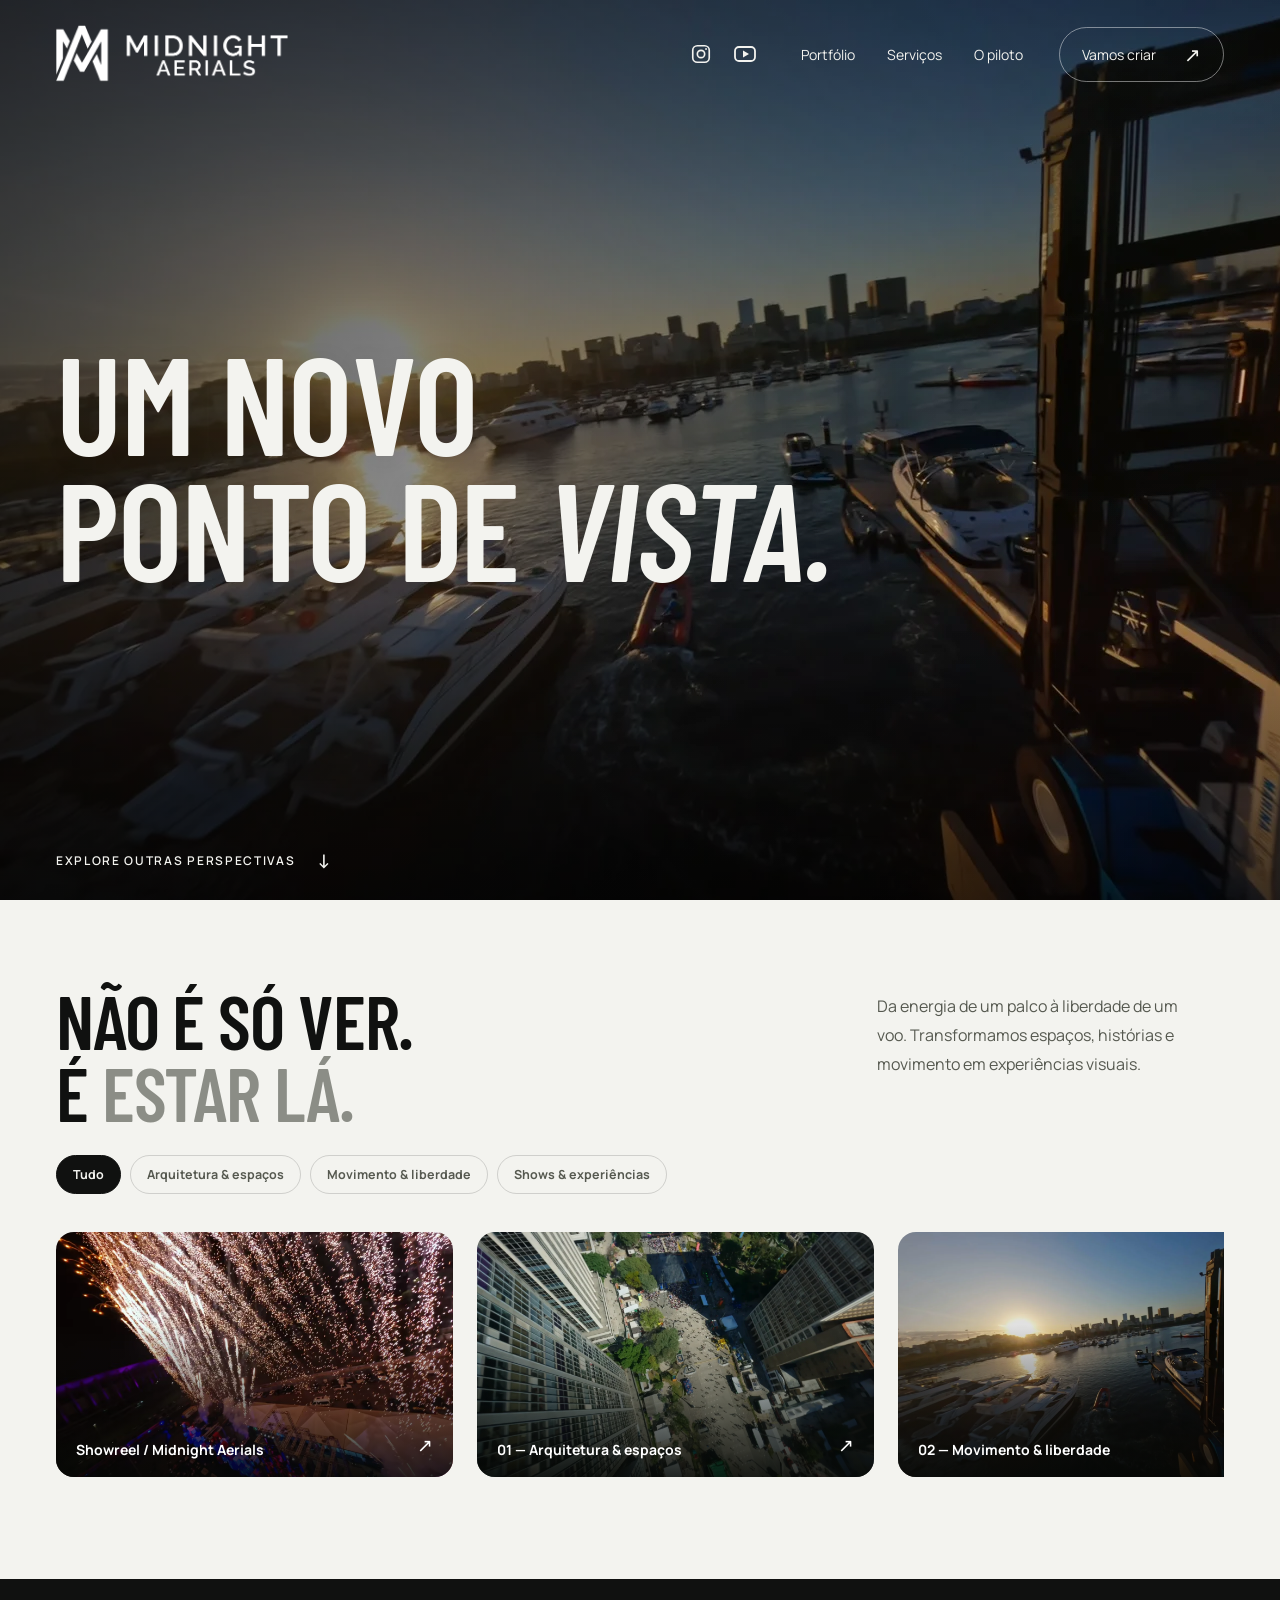
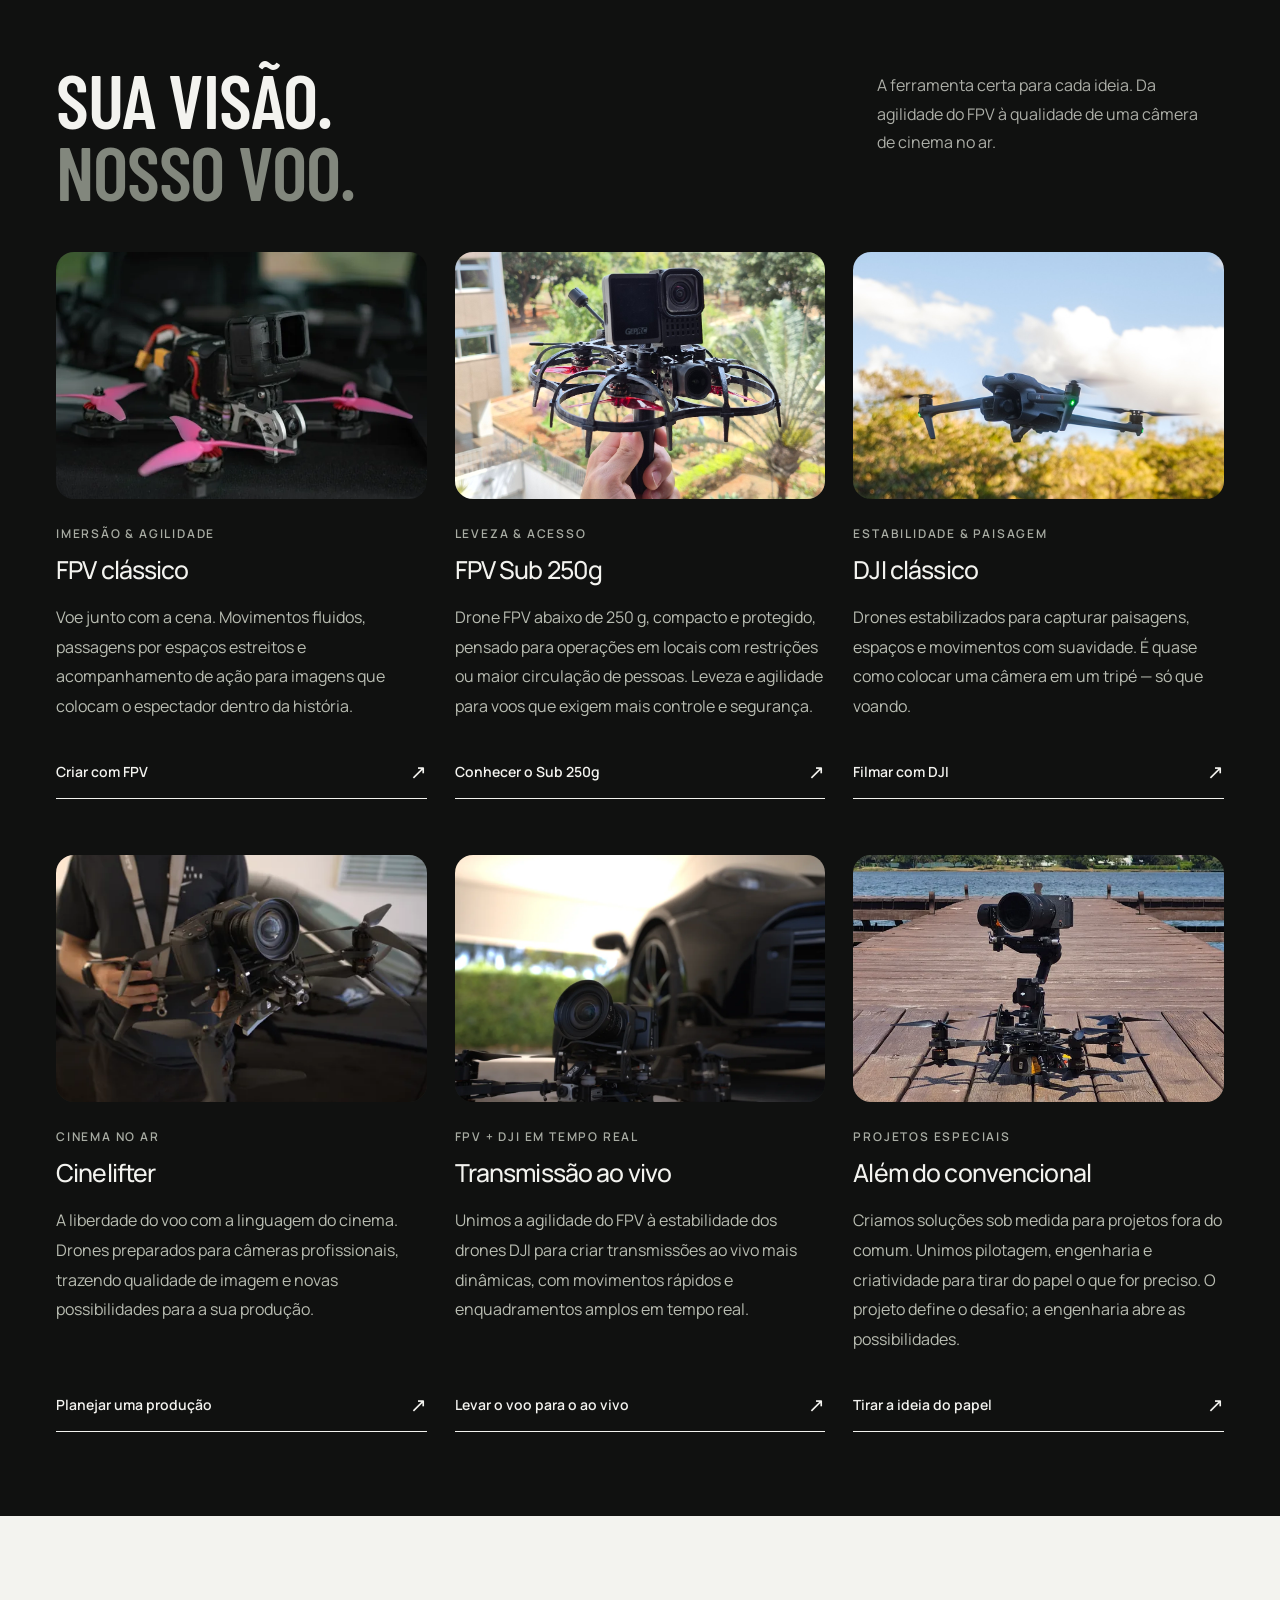
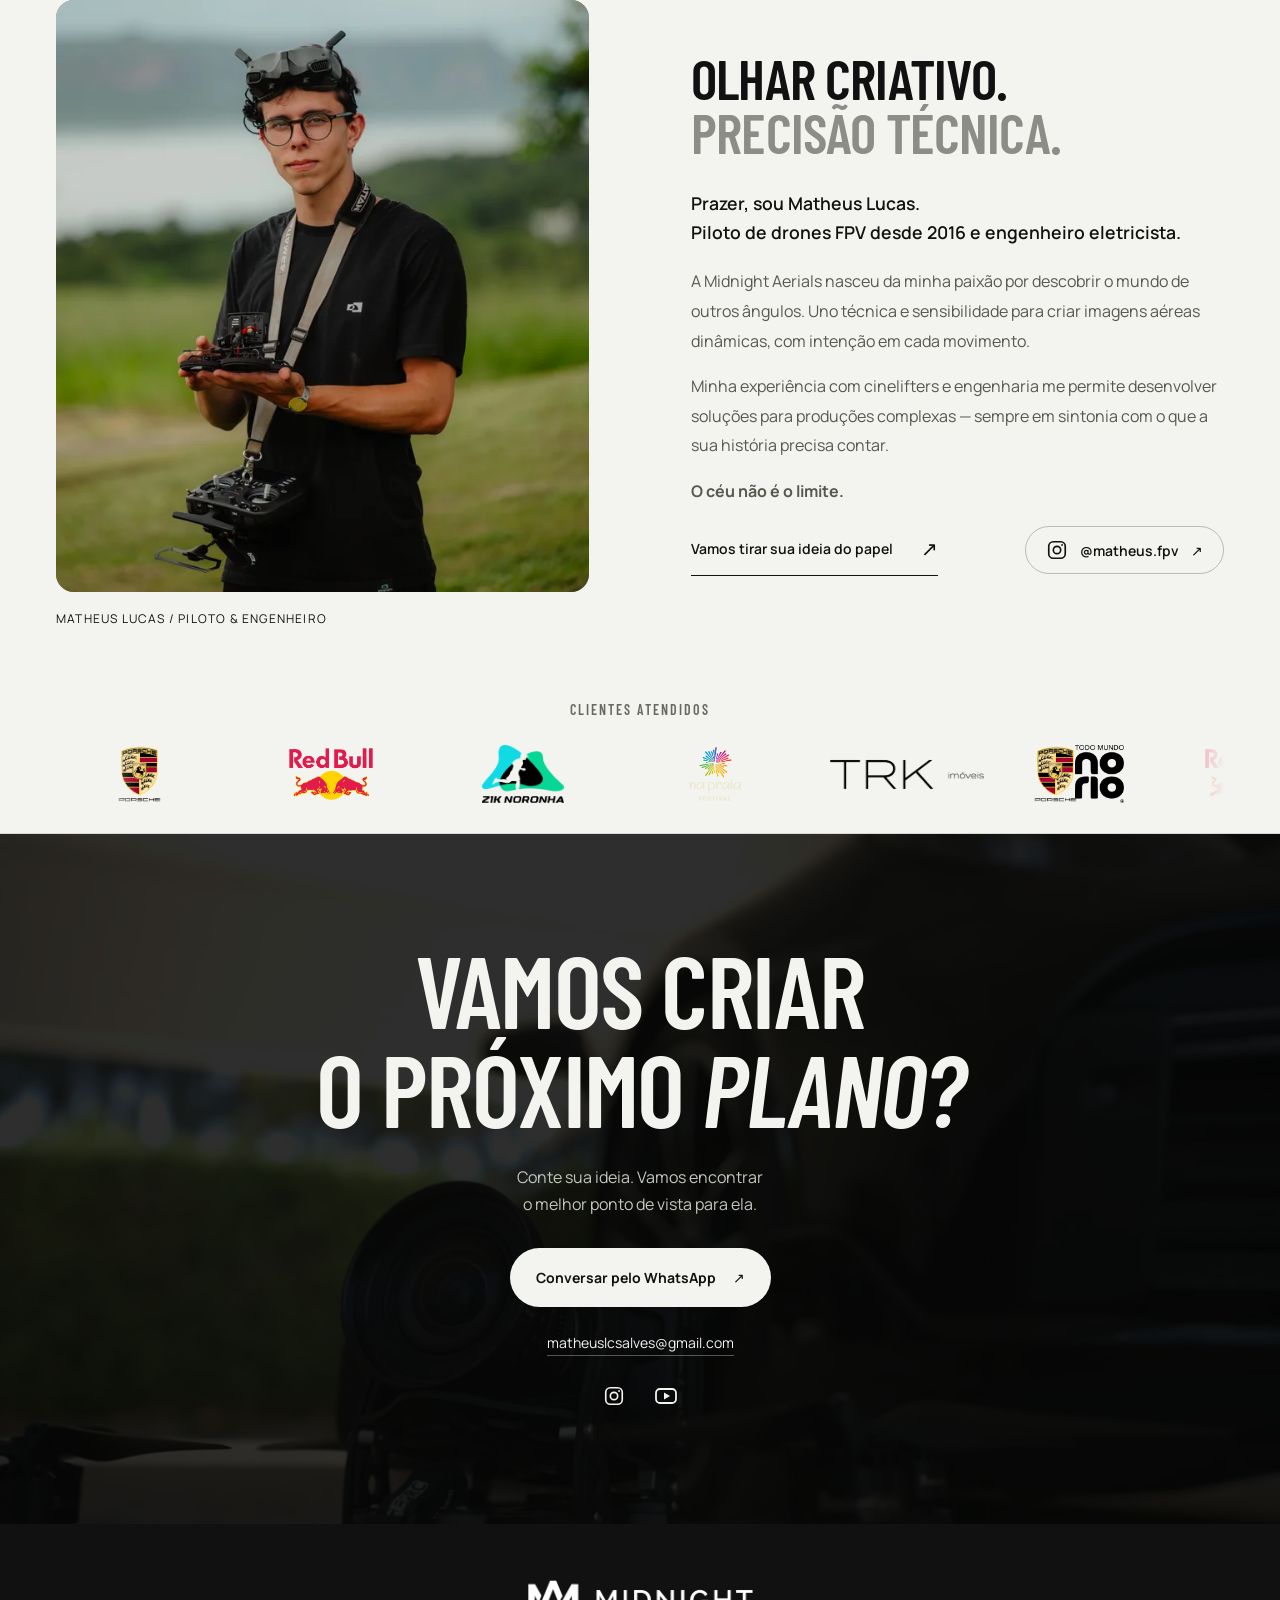
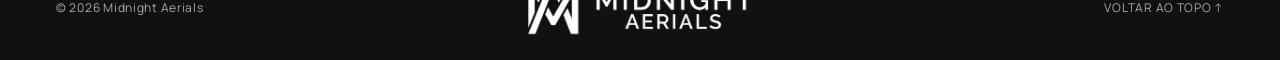
==== commit 9e623577: "Atualiza portfólio, serviços e carrossel de clientes" ====
--- a/index.html
+++ b/index.html
@@ -117,15 +117,7 @@
         <div class="hero-bottom wrap">
           <a href="#portfolio" class="explore"
             >EXPLORE OUTRAS PERSPECTIVAS <span aria-hidden="true">↓</span></a
-          ><button
-            id="video-toggle"
-            class="video-toggle"
-            type="button"
-            aria-label="Reproduzir vídeo de fundo"
           >
-            <span class="video-symbol" aria-hidden="true">▶</span
-            ><span class="video-state">Reproduzir fundo</span>
-          </button>
         </div>
       </section>
       <section
@@ -143,83 +135,123 @@
               espaços, histórias e movimento em experiências visuais.
             </p>
           </div>
-          <button
-            class="reel-cover"
-            type="button"
-            data-film
-            data-start="0"
-            aria-label="Assistir ao showreel completo da Midnight Aerials"
-          >
-            <img
-              src="frame-18.webp"
-              width="1600"
-              height="900"
-              alt="Voo sobre um palco com fogos de artifício e público"
-              loading="lazy"
-            /><span class="reel-topline"
-              ><span>MIDNIGHT AERIALS / SHOWREEL</span><span>01:00</span></span
-            ><span class="play-circle" aria-hidden="true">▶</span
-            ><span class="reel-bottomline"
-              ><span
-                >APERTE O PLAY.<br /><strong>MUDE DE PERSPECTIVA.</strong></span
-              ><span class="circle-arrow" aria-hidden="true">↗</span></span
-            >
-          </button>
-          <div class="film-strip" aria-label="Cenas do showreel">
+          <div class="portfolio-categories" role="tablist" aria-label="Categorias do portfólio">
+            <button class="portfolio-filter is-active" type="button" role="tab" aria-selected="true" data-category="all">
+              Tudo
+            </button>
+            <button class="portfolio-filter" type="button" role="tab" aria-selected="false" data-category="architecture">
+              Arquitetura & espaços
+            </button>
+            <button class="portfolio-filter" type="button" role="tab" aria-selected="false" data-category="movement">
+              Movimento & liberdade
+            </button>
+            <button class="portfolio-filter" type="button" role="tab" aria-selected="false" data-category="shows">
+              Shows & experiências
+            </button>
+          </div>
+          <div class="portfolio-reel">
             <button
+              class="reel-nav reel-nav-prev"
               type="button"
-              data-film
-              data-start="1"
-              aria-label="Ver cena de arquitetura no showreel"
-            >
-              <span class="film-image"
-                ><img
-                  src="frame-02.webp"
-                  width="1600"
-                  height="900"
-                  loading="lazy"
-                  alt="Mergulho FPV entre edifícios" /></span
-              ><span class="film-caption"
-                ><span>01 — Arquitetura & espaços</span
-                ><span aria-hidden="true">↗</span></span
-              >
-            </button>
+              data-carousel="prev"
+              aria-label="Ver trabalhos anteriores"
+            >‹</button>
+            <div class="film-strip" aria-label="Portfólio audiovisual">
+              <button
+                class="film-card"
+                type="button"
+                data-film
+                data-category="shows"
+                data-start="0"
+                aria-label="Assistir ao showreel completo da Midnight Aerials"
+              >
+                <span class="film-image">
+                  <img
+                    src="frame-18.webp"
+                    width="1600"
+                    height="900"
+                    loading="lazy"
+                    alt="Voo sobre um palco com fogos de artifício e público"
+                  />
+                  <span class="film-caption">
+                    <span class="film-title">Showreel / Midnight Aerials</span>
+                    <span class="film-arrow" aria-hidden="true">↗</span>
+                  </span>
+                </span>
+              </button>
+              <button
+                class="film-card"
+                type="button"
+                data-film
+                data-category="architecture"
+                data-start="1"
+                aria-label="Ver cena de arquitetura no showreel"
+              >
+                <span class="film-image">
+                  <img
+                    src="frame-02.webp"
+                    width="1600"
+                    height="900"
+                    loading="lazy"
+                    alt="Mergulho FPV entre edifícios"
+                  />
+                  <span class="film-caption">
+                    <span class="film-title">01 — Arquitetura & espaços</span>
+                    <span class="film-arrow" aria-hidden="true">↗</span>
+                  </span>
+                </span>
+              </button>
+              <button
+                class="film-card"
+                type="button"
+                data-film
+                data-category="movement"
+                data-start="7"
+                aria-label="Ver cena de movimento no showreel"
+              >
+                <span class="film-image">
+                  <img
+                    src="frame-07.webp"
+                    width="1600"
+                    height="900"
+                    loading="lazy"
+                    alt="Voo entre embarcações ao pôr do sol"
+                  />
+                  <span class="film-caption">
+                    <span class="film-title">02 — Movimento & liberdade</span>
+                    <span class="film-arrow" aria-hidden="true">↗</span>
+                  </span>
+                </span>
+              </button>
+              <button
+                class="film-card"
+                type="button"
+                data-film
+                data-category="shows"
+                data-start="25"
+                aria-label="Ver cena de shows no showreel"
+              >
+                <span class="film-image">
+                  <img
+                    src="frame-25.webp"
+                    width="1600"
+                    height="900"
+                    loading="lazy"
+                    alt="Perspectiva aérea de um festival à noite"
+                  />
+                  <span class="film-caption">
+                    <span class="film-title">03 — Shows & experiências</span>
+                    <span class="film-arrow" aria-hidden="true">↗</span>
+                  </span>
+                </span>
+              </button>
+            </div>
             <button
+              class="reel-nav reel-nav-next"
               type="button"
-              data-film
-              data-start="7"
-              aria-label="Ver cena de movimento no showreel"
-            >
-              <span class="film-image"
-                ><img
-                  src="frame-07.webp"
-                  width="1600"
-                  height="900"
-                  loading="lazy"
-                  alt="Voo entre embarcações ao pôr do sol" /></span
-              ><span class="film-caption"
-                ><span>02 — Movimento & liberdade</span
-                ><span aria-hidden="true">↗</span></span
-              >
-            </button>
-            <button
-              type="button"
-              data-film
-              data-start="25"
-              aria-label="Ver cena de shows no showreel"
-            >
-              <span class="film-image"
-                ><img
-                  src="frame-25.webp"
-                  width="1600"
-                  height="900"
-                  loading="lazy"
-                  alt="Perspectiva aérea de um festival à noite" /></span
-              ><span class="film-caption"
-                ><span>03 — Shows & experiências</span
-                ><span aria-hidden="true">↗</span></span
-              >
-            </button>
+              data-carousel="next"
+              aria-label="Ver próximos trabalhos"
+            >›</button>
           </div>
         </div>
       </section>
@@ -242,6 +274,7 @@
             <article class="service">
               <div class="service-image">
                 <img
+                  class="fpv-photo"
                   src="fpv-640.webp"
                   srcset="
                     fpv-640.webp   640w,
@@ -266,7 +299,60 @@
                 href="https://wa.me/5561999405674?text=Ol%C3%A1%2C%20Matheus!%20Quero%20conversar%20sobre%20uma%20filmagem%20FPV."
                 target="_blank"
                 rel="noopener noreferrer"
-                >Criar com FPV <span aria-hidden="true">↗</span></a
+              >Criar com FPV <span aria-hidden="true">↗</span></a
+              >
+            </article>
+            <article class="service">
+              <div class="service-image">
+                <img
+                  class="sub250-photo"
+                  src="fpv-sub250.jpg"
+                  width="4000"
+                  height="2252"
+                  alt="Drone FPV Sub 250g com proteção nas hélices e câmera de ação"
+                  loading="lazy"
+                />
+              </div>
+              <p class="eyebrow service-tag">LEVEZA & ACESSO</p>
+              <h3>FPV Sub 250g</h3>
+              <p>
+                Drone FPV abaixo de 250 g, compacto e protegido, pensado para
+                operações em locais com restrições ou maior circulação de
+                pessoas. Leveza e agilidade para voos que exigem mais controle
+                e segurança.
+              </p>
+              <a
+                class="text-link"
+                href="https://wa.me/5561999405674?text=Ol%C3%A1%2C%20Matheus!%20Quero%20conversar%20sobre%20uma%20filmagem%20com%20FPV%20Sub%20250g."
+                target="_blank"
+                rel="noopener noreferrer"
+                >Conhecer o Sub 250g <span aria-hidden="true">↗</span></a
+              >
+            </article>
+            <article class="service">
+              <div class="service-image">
+                <img
+                  class="dji-photo"
+                  src="dji-classic-crop-1200.jpg"
+                  width="1200"
+                  height="1800"
+                  alt="Drone DJI voando sobre uma paisagem natural"
+                  loading="lazy"
+                />
+              </div>
+              <p class="eyebrow service-tag">ESTABILIDADE & PAISAGEM</p>
+              <h3>DJI clássico</h3>
+              <p>
+                Drones estabilizados para capturar paisagens, espaços e
+                movimentos com suavidade. É quase como colocar uma câmera em um
+                tripé — só que voando.
+              </p>
+              <a
+                class="text-link"
+                href="https://wa.me/5561999405674?text=Ol%C3%A1%2C%20Matheus!%20Quero%20conversar%20sobre%20uma%20filmagem%20com%20drone%20DJI."
+                target="_blank"
+                rel="noopener noreferrer"
+                >Filmar com DJI <span aria-hidden="true">↗</span></a
               >
             </article>
             <article class="service">
@@ -303,6 +389,37 @@
             <article class="service">
               <div class="service-image">
                 <img
+                  class="custom-photo"
+                  src="custom-640.webp"
+                  srcset="
+                    custom-640.webp   640w,
+                    custom-1200.webp 1200w
+                  "
+                  sizes="(max-width: 760px) 90vw, 30vw"
+                  width="1200"
+                  height="803"
+                  alt="Drone preparado para uma transmissão ao vivo"
+                  loading="lazy"
+                />
+              </div>
+              <p class="eyebrow service-tag">FPV + DJI EM TEMPO REAL</p>
+              <h3>Transmissão ao vivo</h3>
+              <p>
+                Unimos a agilidade do FPV à estabilidade dos drones DJI para
+                criar transmissões ao vivo mais dinâmicas, com movimentos
+                rápidos e enquadramentos amplos em tempo real.
+              </p>
+              <a
+                class="text-link"
+                href="https://wa.me/5561999405674?text=Ol%C3%A1%2C%20Matheus!%20Quero%20conversar%20sobre%20uma%20transmiss%C3%A3o%20ao%20vivo%20com%20drone."
+                target="_blank"
+                rel="noopener noreferrer"
+                >Levar o voo para o ao vivo <span aria-hidden="true">↗</span></a
+              >
+            </article>
+            <article class="service">
+              <div class="service-image">
+                <img
                   class="live-drone-photo"
                   src="live-drone-front-640.webp"
                   srcset="
@@ -312,23 +429,24 @@
                   sizes="(max-width: 760px) 90vw, 30vw"
                   width="2252"
                   height="4000"
-                  alt="Drone com câmera e gimbal sobre um deck à beira do lago"
+                  alt="Drone com câmera e gimbal preparado para um projeto especial"
                   loading="lazy"
                 />
               </div>
-              <p class="eyebrow service-tag">AO VIVO & SOB MEDIDA</p>
+              <p class="eyebrow service-tag">PROJETOS ESPECIAIS</p>
               <h3>Além do convencional</h3>
               <p>
-                Transmissões ao vivo com drones DJI e FPV, configurações com
-                gimbal e soluções personalizadas. O projeto define o desafio; a
-                engenharia abre as possibilidades.
+                Criamos soluções sob medida para projetos fora do comum. Unimos
+                pilotagem, engenharia e criatividade para tirar do papel o que
+                for preciso. O projeto define o desafio; a engenharia abre as
+                possibilidades.
               </p>
               <a
                 class="text-link"
-                href="https://wa.me/5561999405674?text=Ol%C3%A1%2C%20Matheus!%20Tenho%20um%20projeto%20personalizado%20para%20conversarmos."
+                href="https://wa.me/5561999405674?text=Ol%C3%A1%2C%20Matheus!%20Tenho%20um%20projeto%20fora%20do%20comum%20para%20conversarmos."
                 target="_blank"
                 rel="noopener noreferrer"
-                >Conversar sobre a ideia <span aria-hidden="true">↗</span></a
+                >Tirar a ideia do papel <span aria-hidden="true">↗</span></a
               >
             </article>
           </div>
@@ -374,6 +492,7 @@
               desenvolver soluções para produções complexas — sempre em sintonia
               com o que a sua história precisa contar.
             </p>
+            <p class="pilot-motto"><strong>O céu não é o limite.</strong></p>
             <div class="pilot-actions">
             <a href="#contato" class="text-link"
               >Vamos tirar sua ideia do papel
@@ -394,6 +513,47 @@
                 <span>@matheus.fpv</span>
                 <span aria-hidden="true">↗</span>
               </a>
+            </div>
+          </div>
+        </div>
+      </section>
+      <section class="clients light-section" id="clientes" aria-labelledby="clients-title">
+        <div class="wrap clients-bar">
+          <h2 class="clients-title" id="clients-title">CLIENTES ATENDIDOS</h2>
+          <div class="client-logo-carousel" aria-label="Carrossel de logos de clientes atendidos">
+            <div class="client-logo-track">
+              <div class="client-logo-set">
+                <span class="client-logo"><img src="client-porsche.png" alt="Porsche" loading="lazy" /></span>
+                <span class="client-logo"><img src="client-red-bull.png" alt="Red Bull" loading="lazy" /></span>
+                <span class="client-logo"><img src="client-client-a.png" alt="Zik Noronha" loading="lazy" /></span>
+                <span class="client-logo"><img src="client-na-praia.png" alt="Na Praia Festival" loading="lazy" /></span>
+                <span class="client-logo"><img src="client-client-black-01.png" alt="TRK Imóveis" loading="lazy" /></span>
+                <span class="client-logo"><img src="client-client-black-02.png" alt="Todo Mundo no Rio" loading="lazy" /></span>
+                <span class="client-logo"><img src="client-zz.png" alt="ZZ" loading="lazy" /></span>
+                <span class="client-logo"><img src="client-r2-com-vc.png" alt="R2 com.vc" loading="lazy" /></span>
+                <span class="client-logo"><img src="client-funn-black.png" alt="Funn" loading="lazy" /></span>
+                <span class="client-logo"><img src="client-bonus-track.png" alt="Bônus Track" loading="lazy" /></span>
+                <span class="client-logo"><img src="client-carvalheira-na-ladeira.png" alt="Carvalheira na Ladeira" loading="lazy" /></span>
+                <span class="client-logo"><img src="client-hot-wheels-monster-trucks.png" alt="Hot Wheels Monster Trucks Live" loading="lazy" /></span>
+                <span class="client-logo"><img src="client-capital-moto-week.png" alt="Capital Moto Week" loading="lazy" /></span>
+                <span class="client-logo"><img src="client-ironman.png" alt="Ironman" loading="lazy" /></span>
+              </div>
+              <div class="client-logo-set" aria-hidden="true">
+                <span class="client-logo"><img src="client-porsche.png" alt="" loading="lazy" /></span>
+                <span class="client-logo"><img src="client-red-bull.png" alt="" loading="lazy" /></span>
+                <span class="client-logo"><img src="client-client-a.png" alt="" loading="lazy" /></span>
+                <span class="client-logo"><img src="client-na-praia.png" alt="" loading="lazy" /></span>
+                <span class="client-logo"><img src="client-client-black-01.png" alt="" loading="lazy" /></span>
+                <span class="client-logo"><img src="client-client-black-02.png" alt="" loading="lazy" /></span>
+                <span class="client-logo"><img src="client-zz.png" alt="" loading="lazy" /></span>
+                <span class="client-logo"><img src="client-r2-com-vc.png" alt="" loading="lazy" /></span>
+                <span class="client-logo"><img src="client-funn-black.png" alt="" loading="lazy" /></span>
+                <span class="client-logo"><img src="client-bonus-track.png" alt="" loading="lazy" /></span>
+                <span class="client-logo"><img src="client-carvalheira-na-ladeira.png" alt="" loading="lazy" /></span>
+                <span class="client-logo"><img src="client-hot-wheels-monster-trucks.png" alt="" loading="lazy" /></span>
+                <span class="client-logo"><img src="client-capital-moto-week.png" alt="" loading="lazy" /></span>
+                <span class="client-logo"><img src="client-ironman.png" alt="" loading="lazy" /></span>
+              </div>
             </div>
           </div>
         </div>
--- a/style.css
+++ b/style.css
@@ -112,7 +112,7 @@
   margin-inline: auto;
 }
 .section-pad {
-  padding-block: 118px;
+  padding-block: 84px;
 }
 .eyebrow {
   font-size: 0.75rem;
@@ -149,7 +149,7 @@
   align-items: center;
   gap: 36px;
   padding-inline: 56px;
-  border-bottom: 1px solid #ffffff30;
+  border-bottom: 0;
 }
 .brand {
   width: 232px;
@@ -337,10 +337,9 @@
   right: 0;
   bottom: 27px;
   display: flex;
-  justify-content: space-between;
-  align-items: center;
-  border-top: 1px solid #ffffff45;
-  padding-top: 21px;
+  justify-content: flex-start;
+  align-items: center;
+  padding-top: 0;
 }
 .explore {
   font-size: 0.75rem;
@@ -352,28 +351,13 @@
 }
 .explore span {
   font-size: 1.2rem;
-}
-.video-toggle {
-  border: 0;
-  background: transparent;
-  display: flex;
-  gap: 12px;
-  align-items: center;
-  padding: 10px 0 10px 12px;
-  font-size: 0.75rem;
-}
-.video-toggle[hidden] {
-  display: none;
-}
-.video-symbol {
-  font-size: 0.75rem;
 }
 .section-heading {
   display: grid;
   grid-template-columns: 2.25fr 1fr;
   gap: 40px;
   align-items: start;
-  margin-bottom: 60px;
+  margin-bottom: 44px;
 }
 .section-index {
   padding-top: 9px;
@@ -384,129 +368,160 @@
   padding-top: 8px;
   color: #565950;
 }
-.reel-cover {
+.portfolio-categories {
+  display: flex;
+  flex-wrap: wrap;
+  gap: 9px;
+  margin: -18px 0 28px;
+}
+.portfolio-filter {
+  border: 1px solid #10111028;
+  border-radius: 999px;
+  padding: 10px 16px;
+  background: transparent;
+  color: #565950;
+  font-size: 0.78rem;
+  font-weight: 700;
+  transition: background-color 0.2s, color 0.2s, border-color 0.2s;
+}
+.portfolio-filter:hover,
+.portfolio-filter:focus-visible,
+.portfolio-filter.is-active {
+  border-color: var(--ink);
+  background: var(--ink);
+  color: var(--paper);
+}
+.portfolio-reel {
   position: relative;
-  display: block;
-  width: 100%;
-  padding: 0;
-  background: #101110;
-  border: 0;
-  overflow: hidden;
-  aspect-ratio: 2.14;
-  color: white;
-  text-align: left;
-}
-.reel-cover:after {
-  content: "";
-  position: absolute;
-  inset: 0;
-  background: linear-gradient(0deg, #0009, transparent 60%, #0005);
-}
-.reel-cover > img {
-  height: 100%;
-  object-fit: cover;
-  transition: transform 0.8s;
-}
-.reel-cover:hover > img {
-  transform: scale(1.025);
-}
-.reel-topline,
-.reel-bottomline {
-  position: absolute;
-  z-index: 1;
-  left: 34px;
-  right: 34px;
-  display: flex;
-  align-items: center;
-  justify-content: space-between;
-}
-.reel-topline {
-  top: 26px;
-  font-size: 0.75rem;
-  letter-spacing: 0.12em;
-}
-.reel-bottomline {
-  bottom: 30px;
-  font-size: 0.8125rem;
-  line-height: 1.7;
-  letter-spacing: 0.08em;
-}
-.reel-bottomline strong {
-  font-weight: 600;
-}
-.play-circle {
-  position: absolute;
-  z-index: 1;
-  left: 50%;
-  top: 50%;
-  transform: translate(-50%, -50%);
-  width: 90px;
-  height: 90px;
-  border: 1px solid #fff9;
-  border-radius: 50%;
-  display: grid;
-  place-items: center;
-  padding-left: 4px;
-  font-size: 1rem;
-  background: #ffffff15;
-  backdrop-filter: blur(8px);
-  transition:
-    background 0.25s,
-    scale 0.25s;
-}
-.reel-cover:hover .play-circle {
-  background: #ffffff35;
-  scale: 1.06;
-}
-.circle-arrow {
-  display: grid;
-  place-items: center;
-  width: 45px;
-  height: 45px;
-  border: 1px solid #ffffff80;
-  border-radius: 50%;
-  font-size: 1.4rem;
+  min-width: 0;
 }
 .film-strip {
-  display: grid;
-  grid-template-columns: repeat(3, 1fr);
+  display: flex;
   gap: 24px;
-  margin-top: 27px;
+  min-width: 0;
+  overflow-x: auto;
+  padding: 10px 2px 18px;
+  background: var(--paper);
+  scroll-behavior: smooth;
+  scroll-snap-type: x mandatory;
+  scrollbar-width: none;
+}
+.film-strip::-webkit-scrollbar {
+  display: none;
 }
 .film-strip > button {
+  flex: 0 0 clamp(280px, 31vw, 440px);
+  scroll-snap-align: start;
+}
+.film-card {
   display: block;
   border: 0;
   padding: 0;
   background: none;
   color: inherit;
   text-align: left;
+  transition: transform 0.35s ease;
+}
+.film-card[hidden] {
+  display: none;
+}
+.film-card:hover,
+.film-card:focus-visible {
+  transform: translateY(-5px);
 }
 .film-image {
+  position: relative;
   display: block;
-  aspect-ratio: 1.88;
+  aspect-ratio: 1.62;
   overflow: hidden;
+  border-radius: 18px;
   background: #353835;
+  box-shadow: none;
+}
+.film-image::after {
+  content: "";
+  position: absolute;
+  inset: 0;
+  background: linear-gradient(180deg, transparent 38%, #050705d9 100%);
+  pointer-events: none;
 }
 .film-image img {
   height: 100%;
   object-fit: cover;
-  transition: transform 0.5s;
-}
-.film-strip button:hover img {
-  transform: scale(1.05);
+  transition: transform 0.65s ease;
+}
+.film-card:hover .film-image img,
+.film-card:focus-visible .film-image img {
+  transform: scale(1.08);
 }
 .film-caption {
-  display: flex;
+  position: absolute;
+  z-index: 1;
+  inset: auto 0 0;
+  display: flex;
+  align-items: flex-end;
   justify-content: space-between;
-  gap: 12px;
-  align-items: center;
+  gap: 14px;
+  min-height: 48%;
+  padding: 36px 20px 17px;
+  color: white;
   font-size: 0.875rem;
-  font-weight: 600;
-  line-height: 1.5;
-  padding-top: 15px;
-}
-.film-caption > span:last-child {
+  font-weight: 700;
+  line-height: 1.45;
+}
+.film-title {
+  display: -webkit-box;
+  overflow: hidden;
+  -webkit-box-orient: vertical;
+  -webkit-line-clamp: 1;
+  transition: max-height 0.25s ease;
+}
+.film-card:hover .film-title,
+.film-card:focus-visible .film-title {
+  -webkit-line-clamp: 3;
+}
+.film-arrow {
+  flex-shrink: 0;
   font-size: 1.2rem;
+}
+.reel-nav {
+  position: absolute;
+  z-index: 3;
+  top: 0;
+  bottom: 0;
+  display: grid;
+  place-items: center;
+  width: 72px;
+  height: auto;
+  border: 0;
+  border-radius: 0;
+  background: transparent;
+  box-shadow: none;
+  color: var(--ink);
+  font-size: 1.75rem;
+  opacity: 0;
+  pointer-events: none;
+  transform: none;
+  transition: opacity 0.25s;
+}
+.reel-nav-prev {
+  left: 0;
+  background: linear-gradient(90deg, var(--paper) 0%, color-mix(in srgb, var(--paper) 85%, transparent) 35%, transparent 100%);
+}
+.reel-nav-next {
+  right: 0;
+  background: linear-gradient(270deg, var(--paper) 0%, color-mix(in srgb, var(--paper) 85%, transparent) 35%, transparent 100%);
+}
+.portfolio-reel:hover .reel-nav.is-available,
+.portfolio-reel:focus-within .reel-nav.is-available {
+  opacity: 1;
+  pointer-events: auto;
+}
+@media (hover: none) {
+  .reel-nav.is-available {
+    opacity: 1;
+    pointer-events: auto;
+  }
 }
 .services .section-intro {
   color: #acaea7;
@@ -518,6 +533,7 @@
   display: grid;
   grid-template-columns: repeat(3, 1fr);
   gap: 28px;
+  row-gap: 56px;
 }
 .service {
   display: flex;
@@ -526,10 +542,11 @@
 }
 .service-image {
   position: relative;
-  aspect-ratio: 1.25;
+  aspect-ratio: 1.5;
   width: 100%;
   overflow: hidden;
   background: #20231d;
+  border-radius: 18px;
 }
 .service-image img {
   height: 100%;
@@ -541,15 +558,24 @@
 }
 .service-image .cinelifter-photo {
   object-position: 84% center;
-  transform: scale(1.15);
+  transform: scale(1.25);
   transform-origin: 80% 55%;
 }
 .service:hover .service-image .cinelifter-photo {
-  transform: scale(1.15);
+  transform: scale(1.28);
 }
 .service-image .live-drone-photo {
   object-fit: cover;
   object-position: center 60%;
+}
+.service-image .sub250-photo {
+  object-position: center 56%;
+}
+.service-image .dji-photo {
+  object-position: center center;
+}
+.service-image .fpv-photo {
+  object-position: center center;
 }
 .service-image > span {
   position: absolute;
@@ -609,6 +635,9 @@
   gap: clamp(50px, 8vw, 135px);
   align-items: center;
 }
+.pilot {
+  padding-bottom: 46px;
+}
 .pilot-visual {
   position: relative;
 }
@@ -617,6 +646,7 @@
   position: relative;
   overflow: hidden;
   background: #8d8b80;
+  border-radius: 18px;
 }
 .pilot-photo img {
   width: 100%;
@@ -680,6 +710,13 @@
   flex-wrap: wrap;
   gap: 20px;
   margin-top: 28px;
+}
+.pilot-copy .pilot-motto {
+  margin-top: 24px;
+  margin-bottom: -10px;
+  color: var(--ink);
+  font-size: 1.05rem;
+  line-height: 1.4;
 }
 .instagram-link {
   display: inline-flex;
@@ -699,6 +736,65 @@
   color: var(--paper);
   border-color: var(--ink);
 }
+.clients {
+  overflow: hidden;
+  border-bottom: 1px solid #1011101f;
+}
+.clients-bar {
+  display: grid;
+  gap: 22px;
+  min-height: 160px;
+  padding-block: 26px;
+}
+.clients-title {
+  color: #666a60;
+  font-size: 0.875rem;
+  font-weight: 700;
+  letter-spacing: 0.15em;
+  line-height: 1.5;
+  text-align: center;
+}
+.client-logo-carousel {
+  overflow: hidden;
+  width: 100%;
+  mask-image: linear-gradient(90deg, transparent, #000 7%, #000 93%, transparent);
+}
+.client-logo-track {
+  display: flex;
+  align-items: center;
+  gap: clamp(14px, 2vw, 28px);
+  width: max-content;
+  animation: client-logo-scroll 42s linear infinite;
+}
+.client-logo-set {
+  display: flex;
+  align-items: center;
+  gap: clamp(14px, 2vw, 28px);
+}
+.client-logo {
+  display: grid;
+  place-items: center;
+  flex: 0 0 clamp(128px, 13vw, 188px);
+  min-height: 62px;
+}
+.client-logo img {
+  display: block;
+  width: auto;
+  max-width: 100%;
+  height: auto;
+  max-height: 58px;
+  object-fit: contain;
+}
+@keyframes client-logo-scroll {
+  to {
+    transform: translateX(calc(-50% - clamp(7px, 1vw, 14px)));
+  }
+}
+@media (prefers-reduced-motion: reduce) {
+  .client-logo-track {
+    animation: none;
+  }
+}
 .contact {
   position: relative;
   isolation: isolate;
@@ -896,7 +992,10 @@
     justify-self: end;
   }
   .section-pad {
-    padding-block: 90px;
+    padding-block: 68px;
+  }
+  .pilot {
+    padding-bottom: 38px;
   }
   .hero-details {
     gap: 45px;
@@ -926,7 +1025,10 @@
     width: calc(100% - 40px);
   }
   .section-pad {
-    padding-block: 72px;
+    padding-block: 52px;
+  }
+  .pilot {
+    padding-bottom: 28px;
   }
   .site-header {
     height: 88px;
@@ -1021,24 +1123,12 @@
   }
   .hero-bottom {
     bottom: 23px;
-    padding-top: 14px;
+    padding-top: 0;
   }
   .explore {
     font-size: 0.75rem;
     letter-spacing: 0.03em;
     gap: 12px;
-  }
-  .video-state {
-    display: none;
-  }
-  .video-toggle {
-    width: 44px;
-    height: 44px;
-    justify-content: center;
-    padding: 0;
-  }
-  .video-symbol {
-    font-size: 0.8125rem;
   }
   .hero-shade {
     background:
@@ -1070,60 +1160,53 @@
     justify-self: start;
     padding: 0;
   }
-  .reel-cover {
-    aspect-ratio: 1.35;
-  }
-  .reel-topline,
-  .reel-bottomline {
-    left: 20px;
-    right: 20px;
-  }
-  .reel-topline {
-    top: 19px;
+  .portfolio-categories {
+    flex-wrap: nowrap;
+    overflow-x: auto;
+    margin: -8px 0 22px;
+    padding-bottom: 3px;
+    scrollbar-width: none;
+  }
+  .portfolio-categories::-webkit-scrollbar {
+    display: none;
+  }
+  .portfolio-filter {
+    flex-shrink: 0;
+    padding: 9px 14px;
     font-size: 0.75rem;
-    letter-spacing: 0.03em;
-  }
-  .reel-bottomline {
-    bottom: 18px;
-    font-size: 0.75rem;
-  }
-  .play-circle {
-    width: 68px;
-    height: 68px;
-    font-size: 0.8125rem;
-  }
-  .circle-arrow {
-    width: 34px;
-    height: 34px;
-    font-size: 1.2rem;
+  }
+  .portfolio-reel {
+    margin-inline: -2px;
+  }
+  .reel-nav {
+    width: 52px;
+    font-size: 1rem;
   }
   .film-strip {
-    gap: 18px;
-    grid-template-columns: 1fr;
-    margin-top: 25px;
+    gap: 16px;
+    margin-top: 0;
+    padding-bottom: 10px;
   }
   .film-strip > button {
-    display: grid;
-    grid-template-columns: 120px 1fr;
-    gap: 20px;
-    align-items: center;
-    padding-bottom: 18px;
-    border-bottom: 1px solid #10111025;
+    display: block;
+    flex-basis: min(82vw, 360px);
+    padding-bottom: 0;
+    border-bottom: 0;
   }
   .film-image {
-    aspect-ratio: 1.55;
+    aspect-ratio: 1.52;
   }
   .film-caption {
     font-size: 0.875rem;
-    padding: 0;
+    padding: 32px 16px 14px;
     gap: 10px;
   }
   .services-grid {
     grid-template-columns: 1fr;
-    gap: 50px;
+    gap: 36px;
   }
   .service-image {
-    aspect-ratio: 1.4;
+    aspect-ratio: 1.55;
   }
   .service-tag {
     margin-top: 23px;
@@ -1149,6 +1232,21 @@
   }
   .pilot-photo {
     aspect-ratio: 694/770;
+  }
+  .clients-bar {
+    gap: 18px;
+    min-height: 0;
+    padding-block: 34px;
+  }
+  .client-logo-carousel {
+    mask-image: linear-gradient(90deg, transparent, #000 11%, #000 89%, transparent);
+  }
+  .client-logo {
+    flex-basis: 128px;
+    min-height: 54px;
+  }
+  .client-logo img {
+    max-height: 50px;
   }
   .pilot-copy h2 {
     font-size: clamp(3.1rem, 10.3vw, 5rem);
@@ -1278,12 +1376,6 @@
   .pilot-facts {
     flex-direction: column;
   }
-  .reel-topline {
-    font-size: 0.75rem;
-  }
-  .reel-topline > span:last-child {
-    display: none;
-  }
   .footer-bottom {
     font-size: 0.75rem;
     letter-spacing: 0;
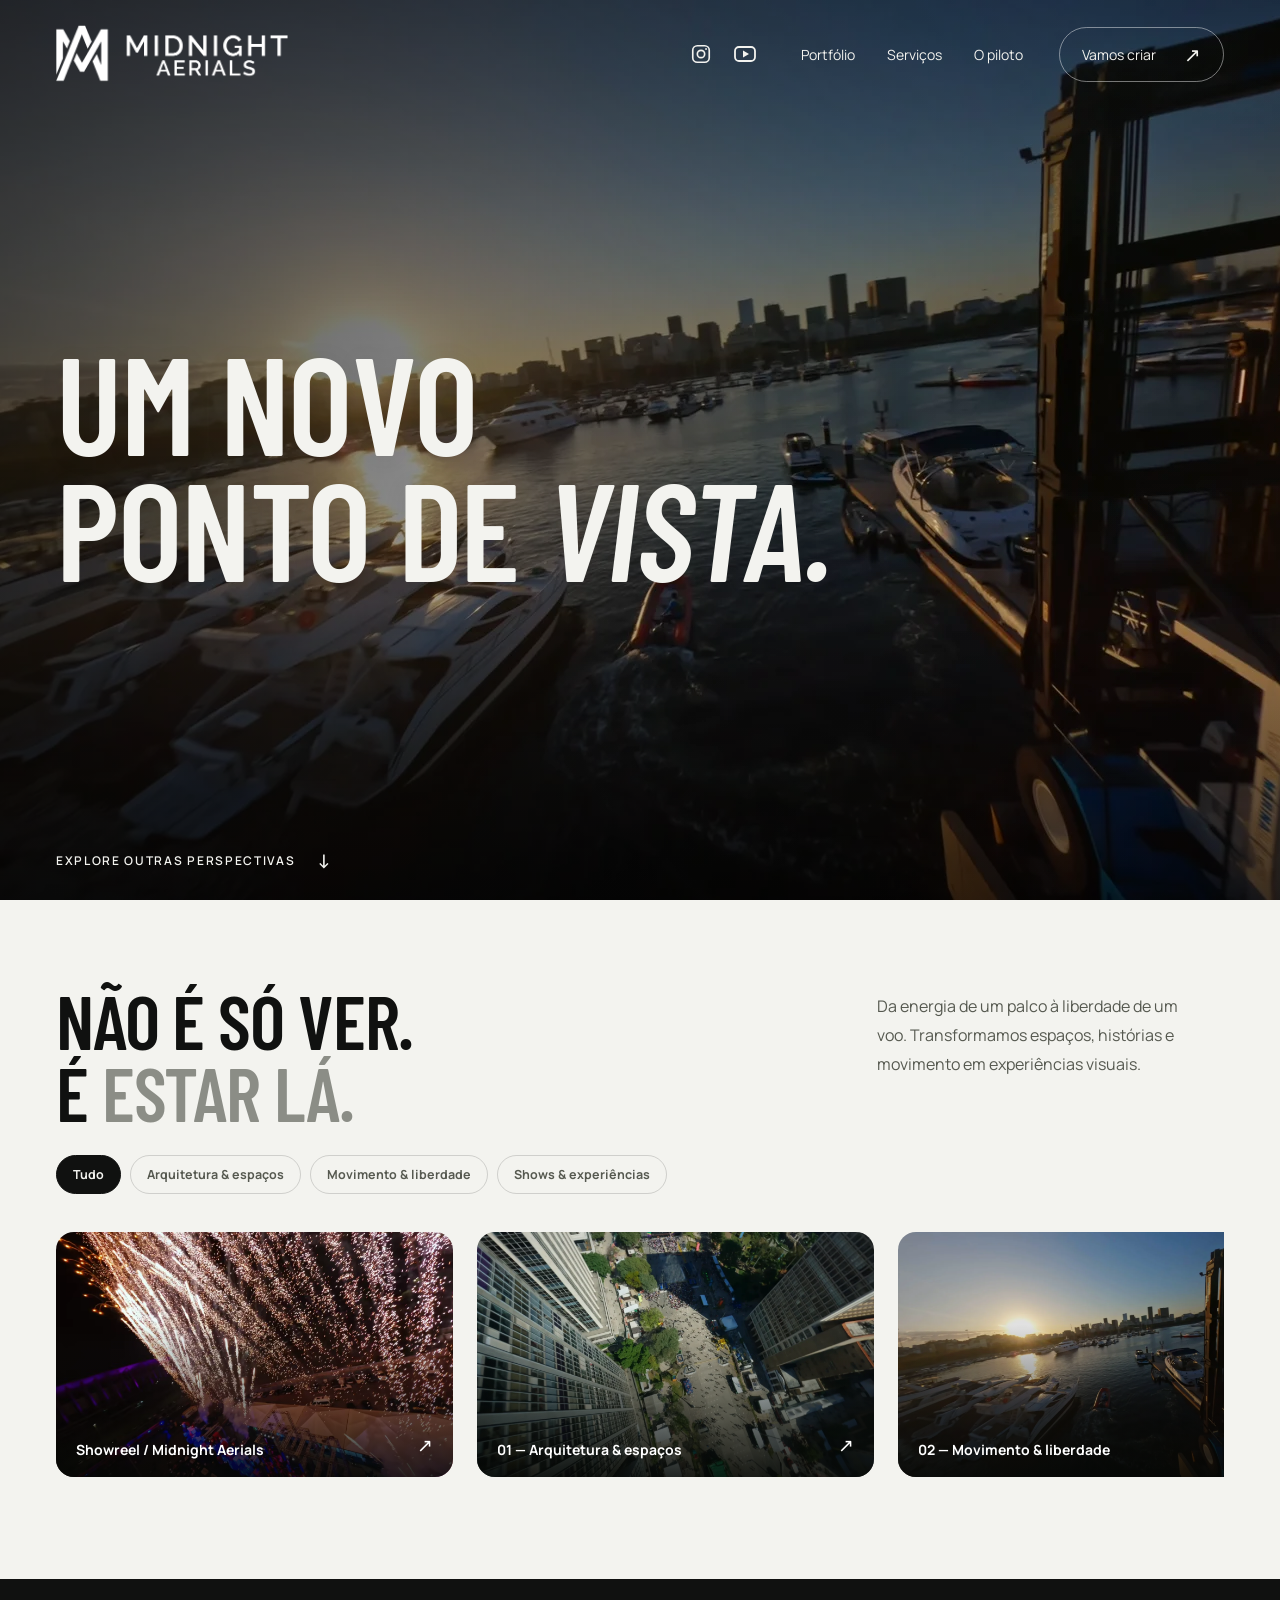
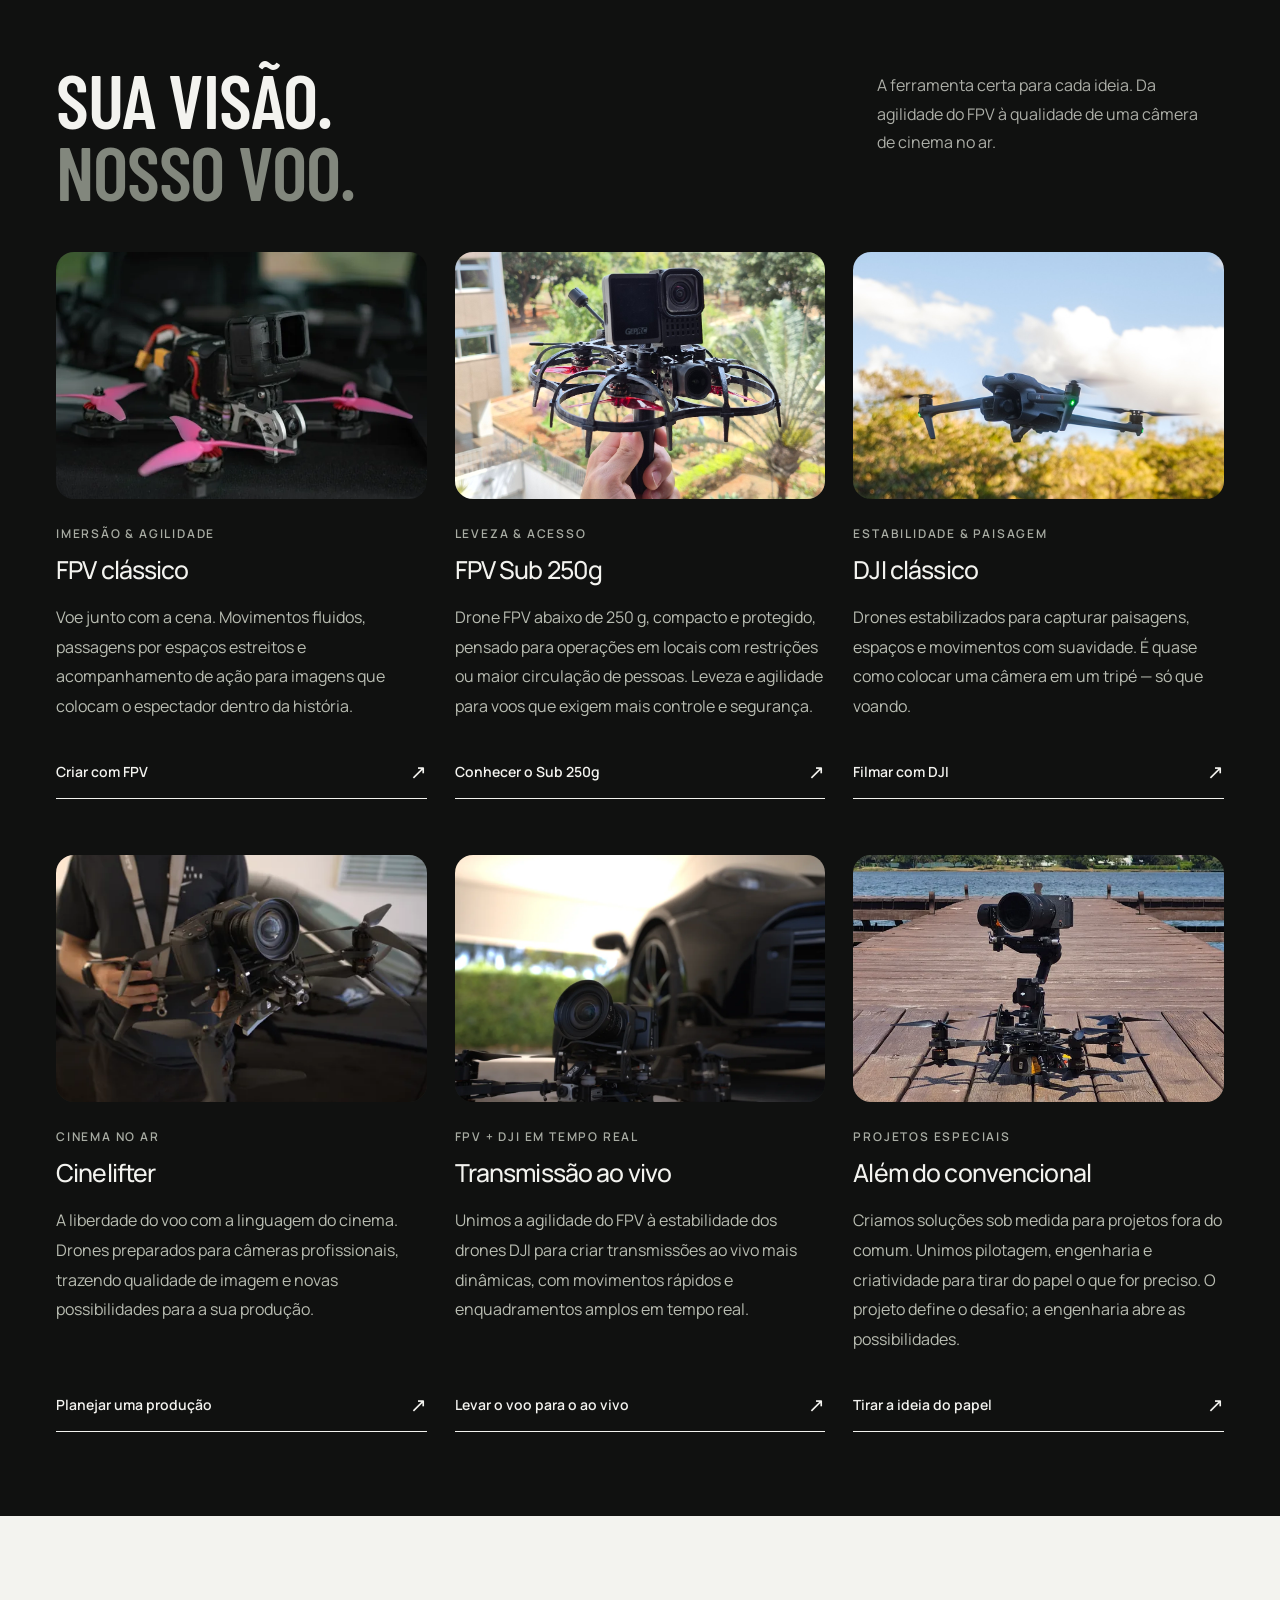
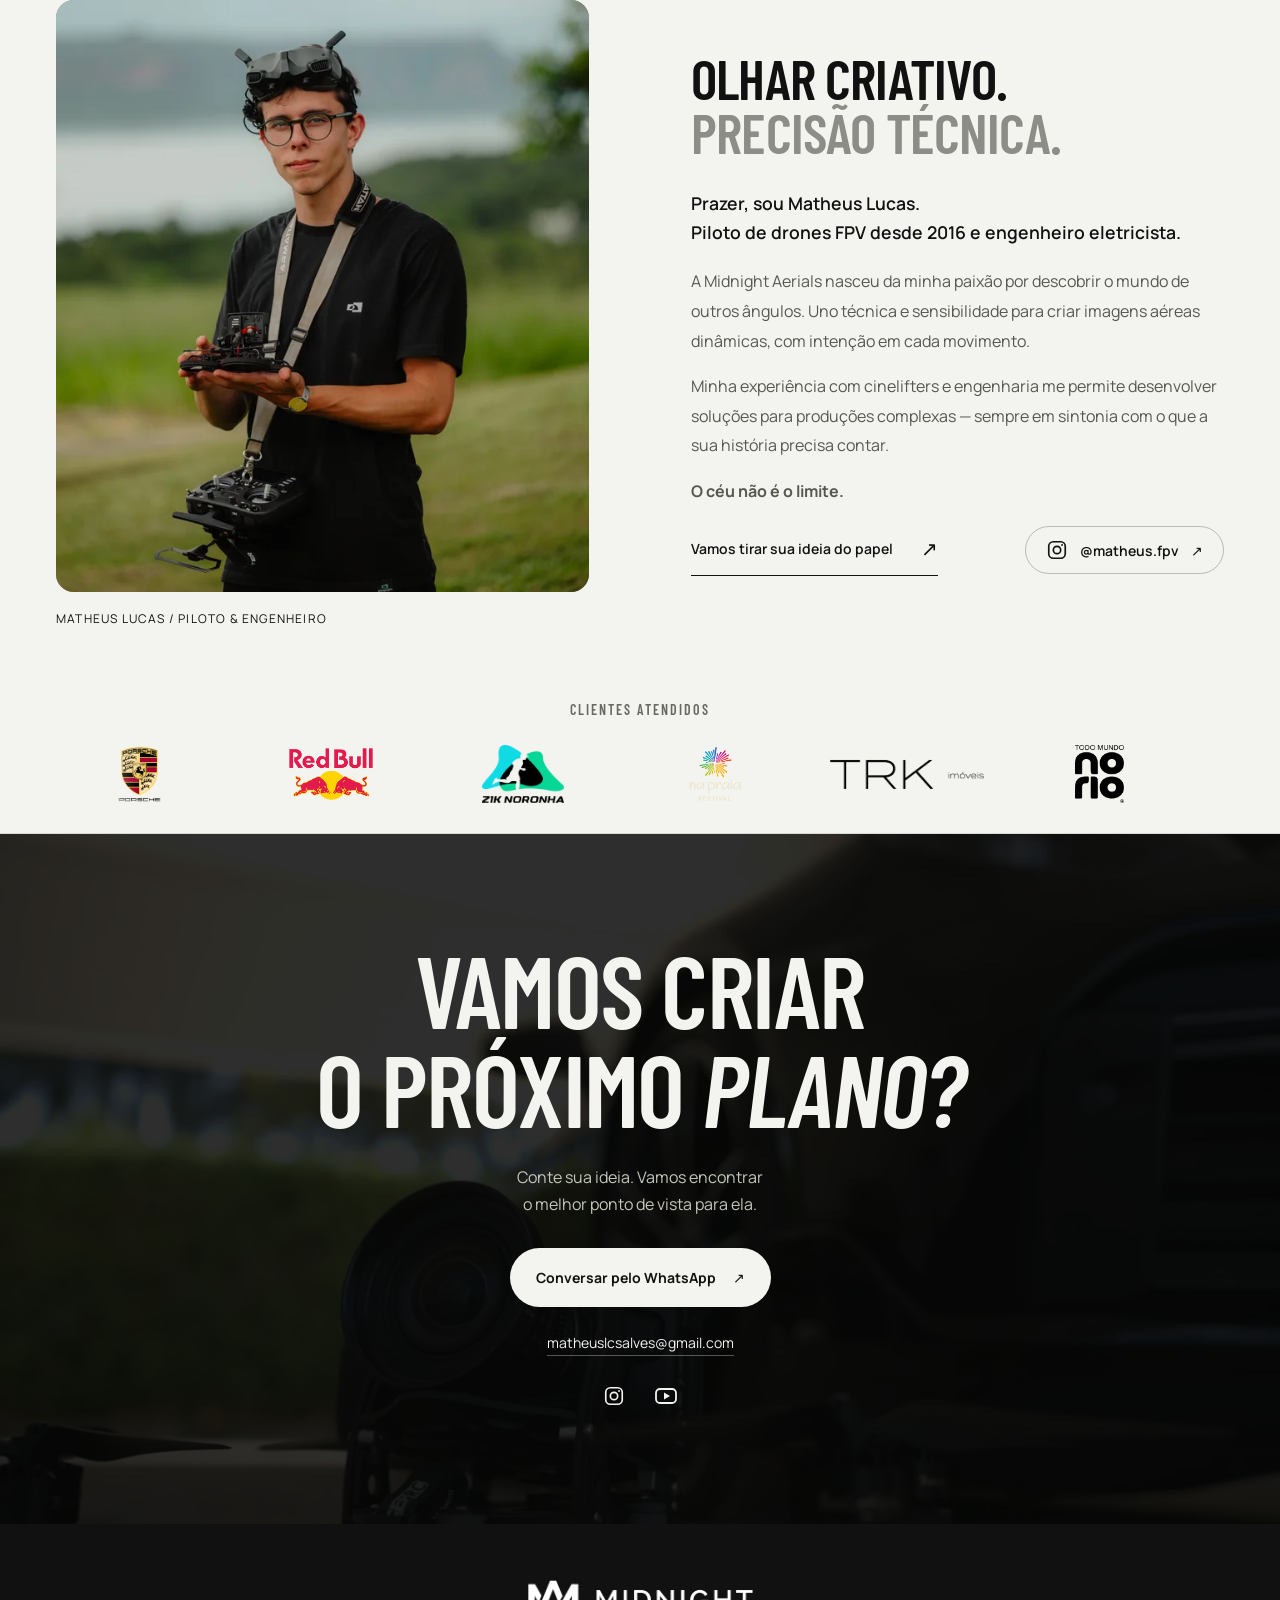
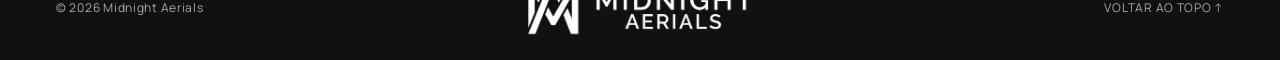
==== commit 3a95a1e2: "Garante o carregamento das logos do carrossel" ====
--- a/index.html
+++ b/index.html
@@ -523,36 +523,36 @@
           <div class="client-logo-carousel" aria-label="Carrossel de logos de clientes atendidos">
             <div class="client-logo-track">
               <div class="client-logo-set">
-                <span class="client-logo"><img src="client-porsche.png" alt="Porsche" loading="lazy" /></span>
-                <span class="client-logo"><img src="client-red-bull.png" alt="Red Bull" loading="lazy" /></span>
-                <span class="client-logo"><img src="client-client-a.png" alt="Zik Noronha" loading="lazy" /></span>
-                <span class="client-logo"><img src="client-na-praia.png" alt="Na Praia Festival" loading="lazy" /></span>
-                <span class="client-logo"><img src="client-client-black-01.png" alt="TRK Imóveis" loading="lazy" /></span>
-                <span class="client-logo"><img src="client-client-black-02.png" alt="Todo Mundo no Rio" loading="lazy" /></span>
-                <span class="client-logo"><img src="client-zz.png" alt="ZZ" loading="lazy" /></span>
-                <span class="client-logo"><img src="client-r2-com-vc.png" alt="R2 com.vc" loading="lazy" /></span>
-                <span class="client-logo"><img src="client-funn-black.png" alt="Funn" loading="lazy" /></span>
-                <span class="client-logo"><img src="client-bonus-track.png" alt="Bônus Track" loading="lazy" /></span>
-                <span class="client-logo"><img src="client-carvalheira-na-ladeira.png" alt="Carvalheira na Ladeira" loading="lazy" /></span>
-                <span class="client-logo"><img src="client-hot-wheels-monster-trucks.png" alt="Hot Wheels Monster Trucks Live" loading="lazy" /></span>
-                <span class="client-logo"><img src="client-capital-moto-week.png" alt="Capital Moto Week" loading="lazy" /></span>
-                <span class="client-logo"><img src="client-ironman.png" alt="Ironman" loading="lazy" /></span>
+                <span class="client-logo"><img src="client-porsche.png" alt="Porsche" /></span>
+                <span class="client-logo"><img src="client-red-bull.png" alt="Red Bull" /></span>
+                <span class="client-logo"><img src="client-client-a.png" alt="Zik Noronha" /></span>
+                <span class="client-logo"><img src="client-na-praia.png" alt="Na Praia Festival" /></span>
+                <span class="client-logo"><img src="client-client-black-01.png" alt="TRK Imóveis" /></span>
+                <span class="client-logo"><img src="client-client-black-02.png" alt="Todo Mundo no Rio" /></span>
+                <span class="client-logo"><img src="client-zz.png" alt="ZZ" /></span>
+                <span class="client-logo"><img src="client-r2-com-vc.png" alt="R2 com.vc" /></span>
+                <span class="client-logo"><img src="client-funn-black.png" alt="Funn" /></span>
+                <span class="client-logo"><img src="client-bonus-track.png" alt="Bônus Track" /></span>
+                <span class="client-logo"><img src="client-carvalheira-na-ladeira.png" alt="Carvalheira na Ladeira" /></span>
+                <span class="client-logo"><img src="client-hot-wheels-monster-trucks.png" alt="Hot Wheels Monster Trucks Live" /></span>
+                <span class="client-logo"><img src="client-capital-moto-week.png" alt="Capital Moto Week" /></span>
+                <span class="client-logo"><img src="client-ironman.png" alt="Ironman" /></span>
               </div>
               <div class="client-logo-set" aria-hidden="true">
-                <span class="client-logo"><img src="client-porsche.png" alt="" loading="lazy" /></span>
-                <span class="client-logo"><img src="client-red-bull.png" alt="" loading="lazy" /></span>
-                <span class="client-logo"><img src="client-client-a.png" alt="" loading="lazy" /></span>
-                <span class="client-logo"><img src="client-na-praia.png" alt="" loading="lazy" /></span>
-                <span class="client-logo"><img src="client-client-black-01.png" alt="" loading="lazy" /></span>
-                <span class="client-logo"><img src="client-client-black-02.png" alt="" loading="lazy" /></span>
-                <span class="client-logo"><img src="client-zz.png" alt="" loading="lazy" /></span>
-                <span class="client-logo"><img src="client-r2-com-vc.png" alt="" loading="lazy" /></span>
-                <span class="client-logo"><img src="client-funn-black.png" alt="" loading="lazy" /></span>
-                <span class="client-logo"><img src="client-bonus-track.png" alt="" loading="lazy" /></span>
-                <span class="client-logo"><img src="client-carvalheira-na-ladeira.png" alt="" loading="lazy" /></span>
-                <span class="client-logo"><img src="client-hot-wheels-monster-trucks.png" alt="" loading="lazy" /></span>
-                <span class="client-logo"><img src="client-capital-moto-week.png" alt="" loading="lazy" /></span>
-                <span class="client-logo"><img src="client-ironman.png" alt="" loading="lazy" /></span>
+                <span class="client-logo"><img src="client-porsche.png" alt="" /></span>
+                <span class="client-logo"><img src="client-red-bull.png" alt="" /></span>
+                <span class="client-logo"><img src="client-client-a.png" alt="" /></span>
+                <span class="client-logo"><img src="client-na-praia.png" alt="" /></span>
+                <span class="client-logo"><img src="client-client-black-01.png" alt="" /></span>
+                <span class="client-logo"><img src="client-client-black-02.png" alt="" /></span>
+                <span class="client-logo"><img src="client-zz.png" alt="" /></span>
+                <span class="client-logo"><img src="client-r2-com-vc.png" alt="" /></span>
+                <span class="client-logo"><img src="client-funn-black.png" alt="" /></span>
+                <span class="client-logo"><img src="client-bonus-track.png" alt="" /></span>
+                <span class="client-logo"><img src="client-carvalheira-na-ladeira.png" alt="" /></span>
+                <span class="client-logo"><img src="client-hot-wheels-monster-trucks.png" alt="" /></span>
+                <span class="client-logo"><img src="client-capital-moto-week.png" alt="" /></span>
+                <span class="client-logo"><img src="client-ironman.png" alt="" /></span>
               </div>
             </div>
           </div>
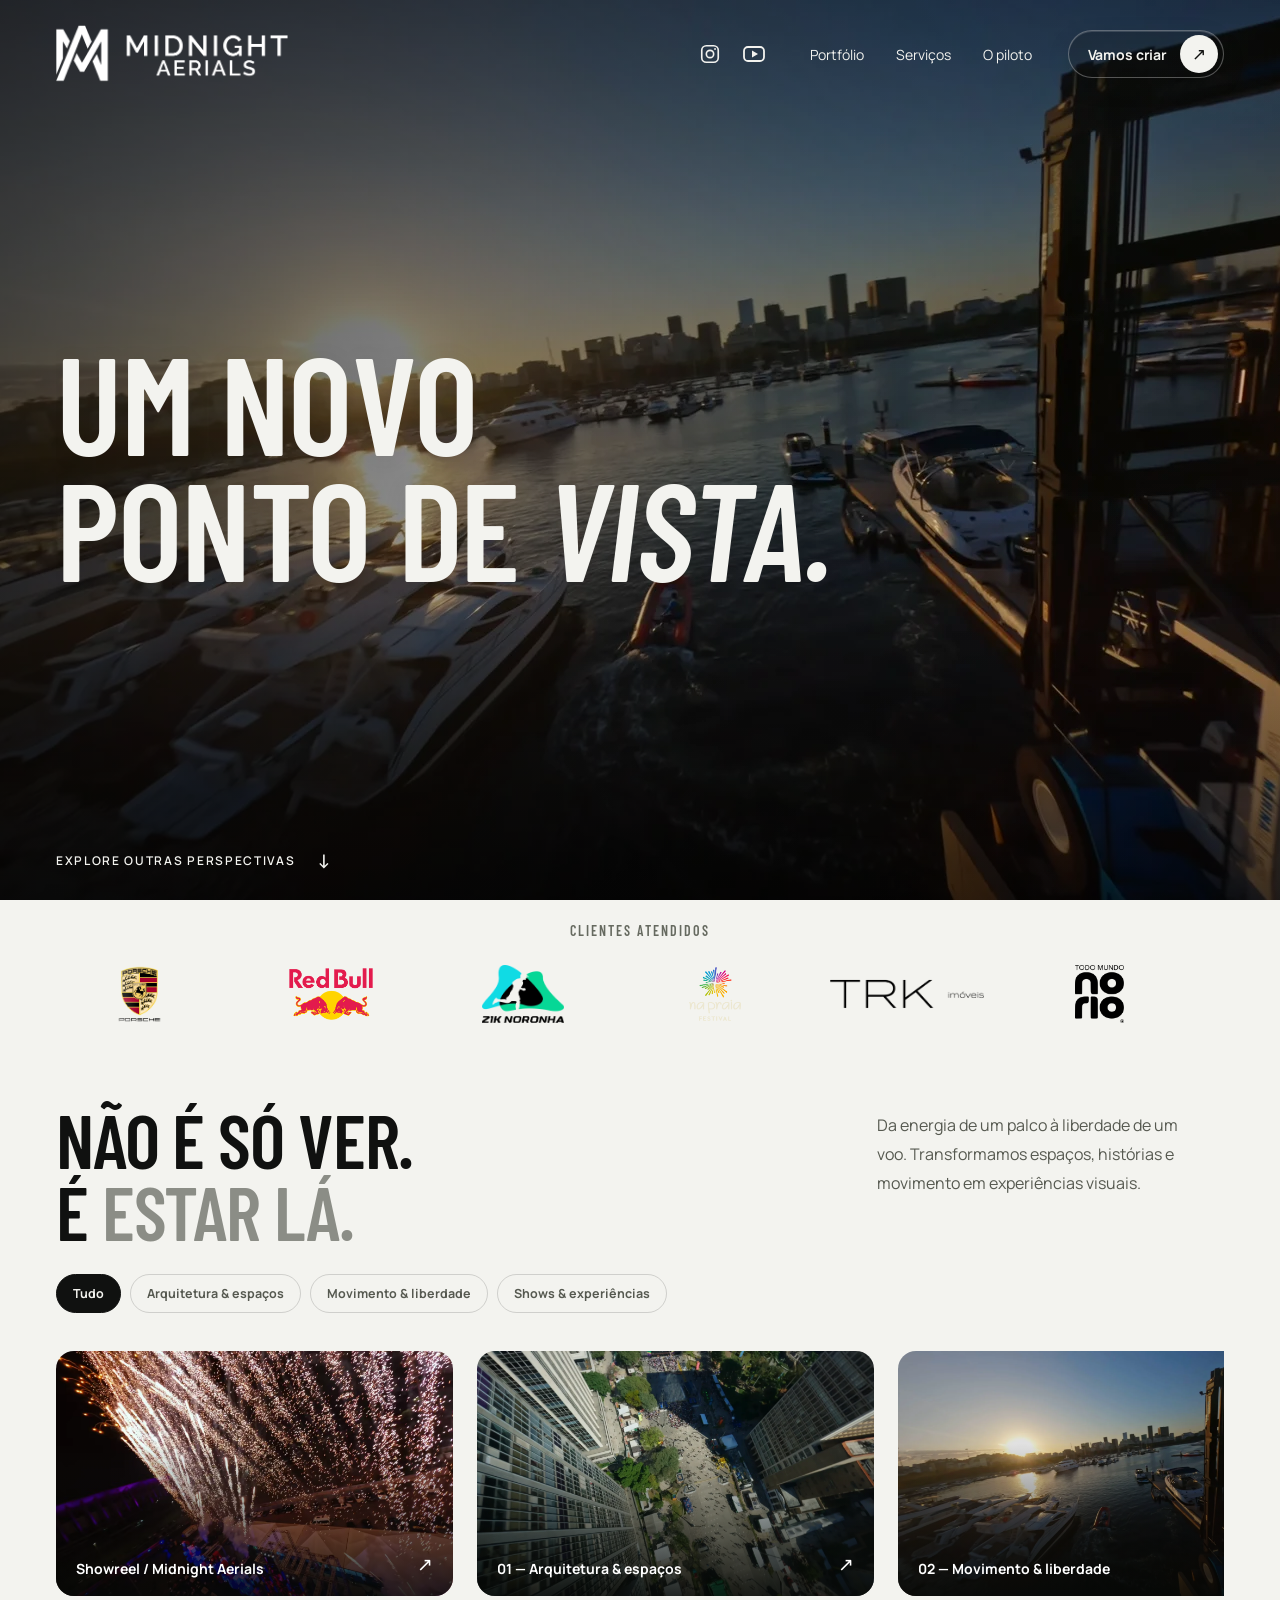
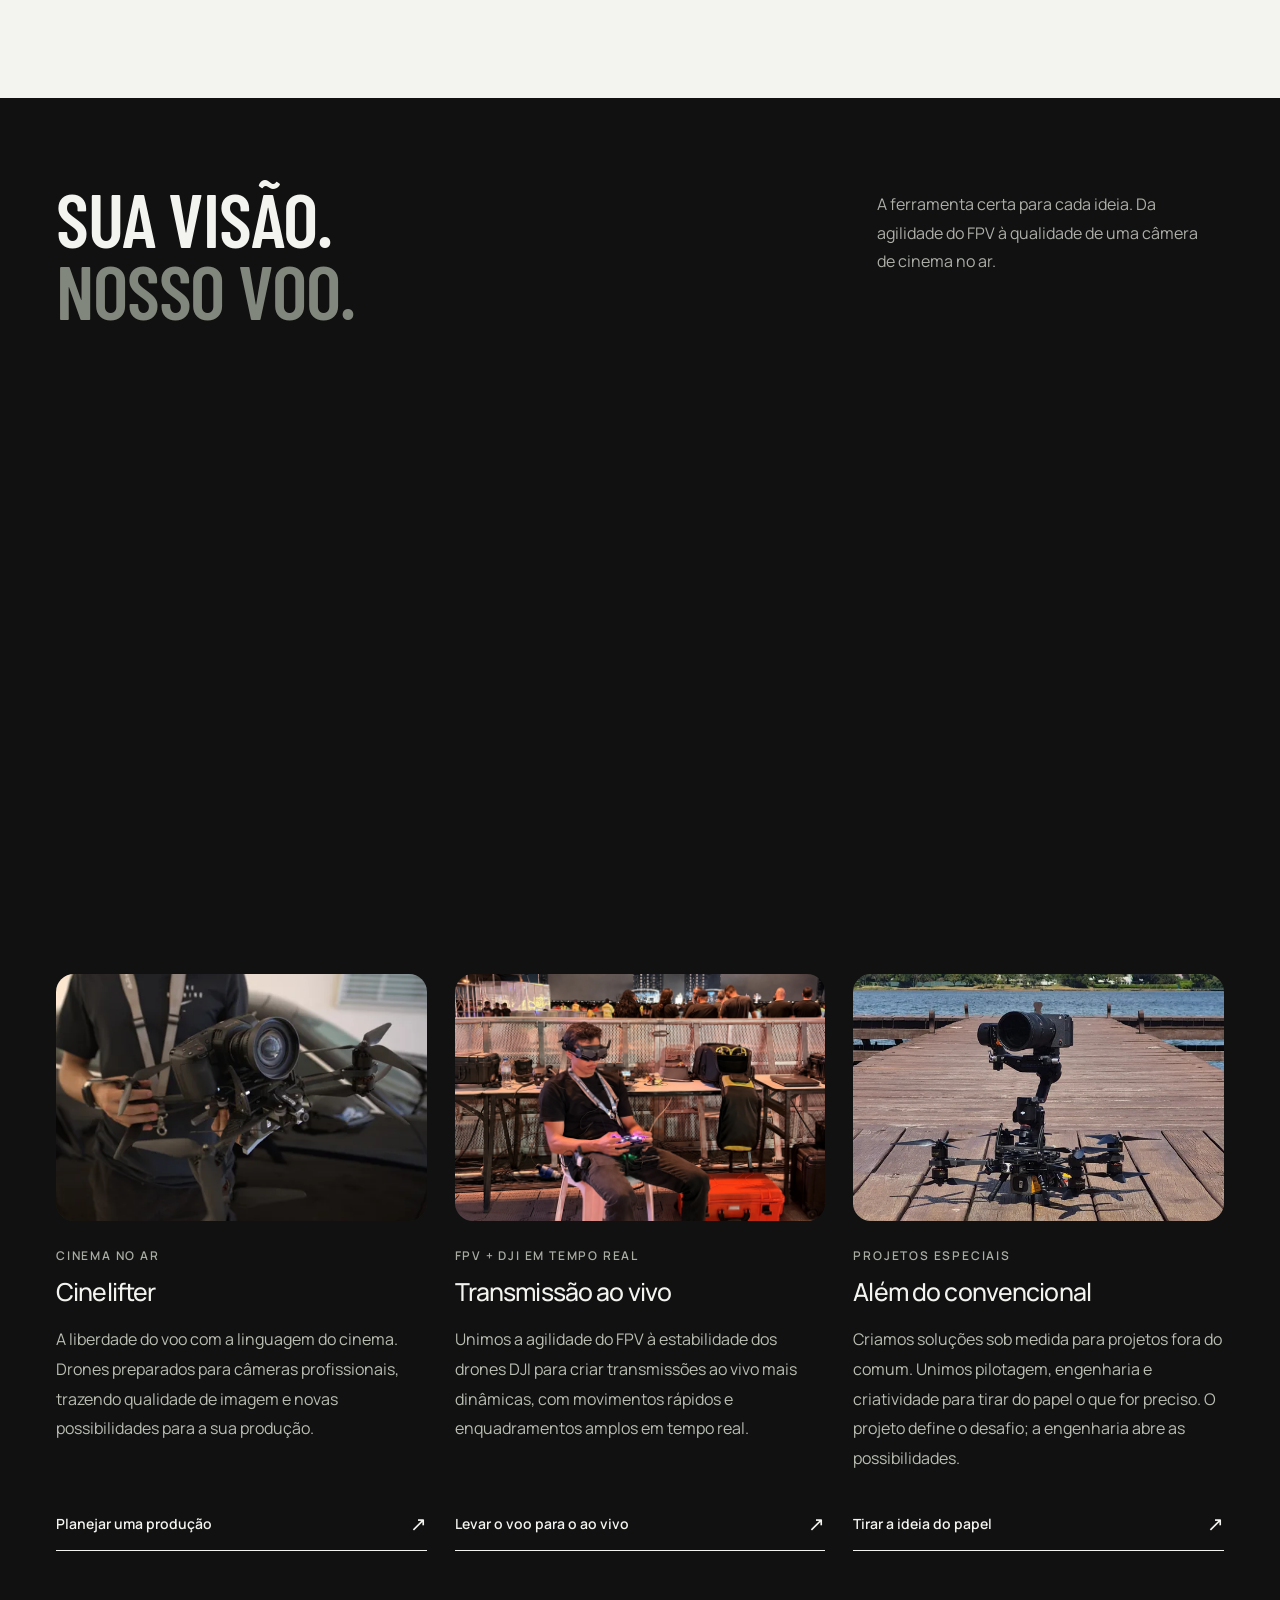
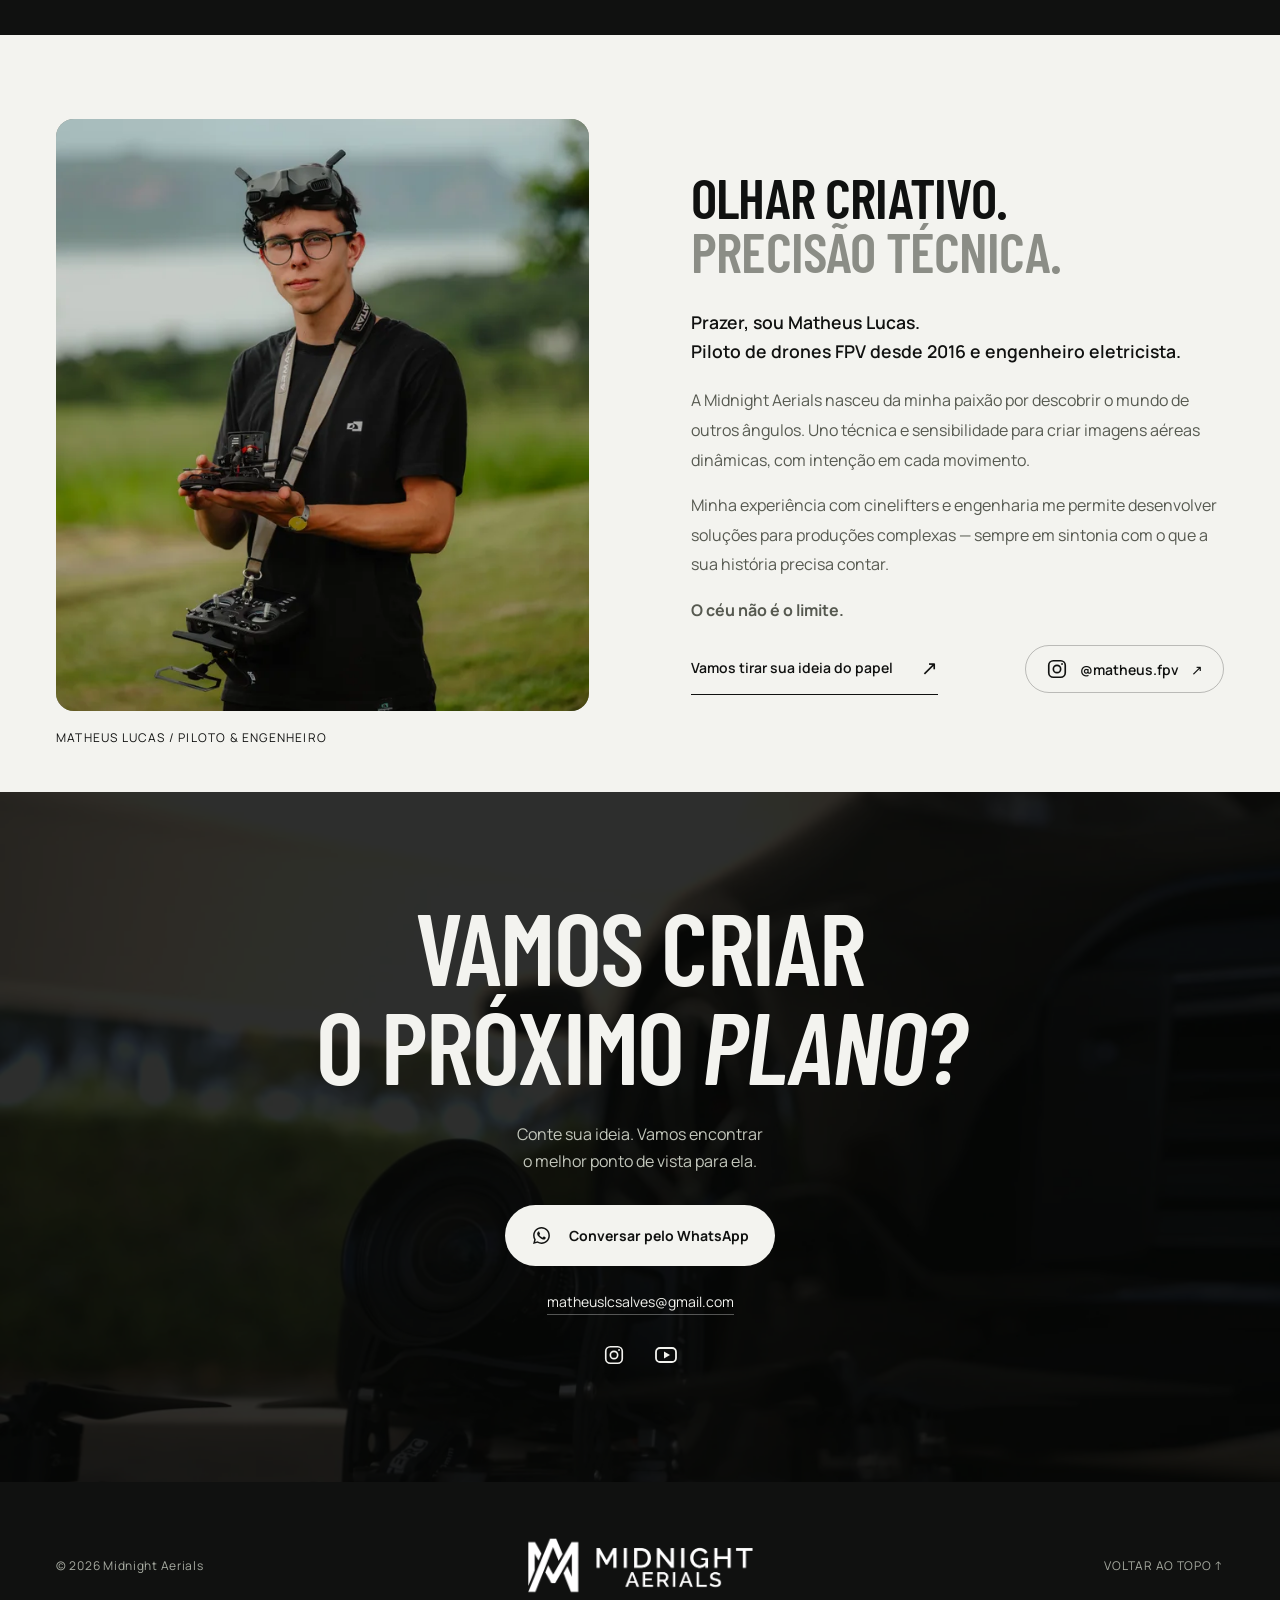
==== commit 509ea152: "Atualiza interface, animações e mídia Refina botões e animações, reposiciona clientes, atualiza a fo" ====
--- a/index.html
+++ b/index.html
@@ -21,7 +21,7 @@
     <meta property="og:url" content="https://midnightaerials.com/" />
     <link rel="canonical" href="https://midnightaerials.com/" />
     <title>Midnight Aerials — Filmagens aéreas & drones FPV</title>
-    <link rel="icon" href="favicon.svg" type="image/svg+xml" />
+    <link rel="icon" href="favicon.png" type="image/png" sizes="256x256" />
     <link
       rel="preload"
       href="barlow-condensed-latin.woff2"
@@ -68,9 +68,10 @@
         <a href="#portfolio">Portfólio</a><a href="#servicos">Serviços</a
         ><a href="#piloto">O piloto</a>
       </nav>
-      <a class="header-contact" href="#contato"
-        >Vamos criar <span aria-hidden="true">↗</span></a
-      >
+      <a class="header-contact" href="#contato">
+        <span>Vamos criar</span>
+        <span class="header-contact-arrow" aria-hidden="true">↗</span>
+      </a>
       <button
         class="menu-toggle"
         type="button"
@@ -120,6 +121,47 @@
           >
         </div>
       </section>
+      <section class="clients light-section" id="clientes" aria-labelledby="clients-title">
+        <div class="wrap clients-bar">
+          <h2 class="clients-title" id="clients-title">CLIENTES ATENDIDOS</h2>
+          <div class="client-logo-carousel" aria-label="Carrossel de logos de clientes atendidos">
+            <div class="client-logo-track">
+              <div class="client-logo-set">
+                <span class="client-logo"><img src="client-porsche.png" alt="Porsche" /></span>
+                <span class="client-logo"><img src="client-red-bull.png" alt="Red Bull" /></span>
+                <span class="client-logo"><img src="client-client-a.png" alt="Zik Noronha" /></span>
+                <span class="client-logo"><img src="client-na-praia.png" alt="Na Praia Festival" /></span>
+                <span class="client-logo"><img src="client-client-black-01.png" alt="TRK Imóveis" /></span>
+                <span class="client-logo"><img src="client-client-black-02.png" alt="Todo Mundo no Rio" /></span>
+                <span class="client-logo"><img src="client-zz.png" alt="ZZ" /></span>
+                <span class="client-logo"><img src="client-r2-com-vc.png" alt="R2 com.vc" /></span>
+                <span class="client-logo"><img src="client-funn-black.png" alt="Funn" /></span>
+                <span class="client-logo"><img src="client-bonus-track.png" alt="Bônus Track" /></span>
+                <span class="client-logo"><img src="client-carvalheira-na-ladeira.png" alt="Carvalheira na Ladeira" /></span>
+                <span class="client-logo"><img src="client-hot-wheels-monster-trucks.png" alt="Hot Wheels Monster Trucks Live" /></span>
+                <span class="client-logo"><img src="client-capital-moto-week.png" alt="Capital Moto Week" /></span>
+                <span class="client-logo"><img src="client-ironman.png" alt="Ironman" /></span>
+              </div>
+              <div class="client-logo-set" aria-hidden="true">
+                <span class="client-logo"><img src="client-porsche.png" alt="" /></span>
+                <span class="client-logo"><img src="client-red-bull.png" alt="" /></span>
+                <span class="client-logo"><img src="client-client-a.png" alt="" /></span>
+                <span class="client-logo"><img src="client-na-praia.png" alt="" /></span>
+                <span class="client-logo"><img src="client-client-black-01.png" alt="" /></span>
+                <span class="client-logo"><img src="client-client-black-02.png" alt="" /></span>
+                <span class="client-logo"><img src="client-zz.png" alt="" /></span>
+                <span class="client-logo"><img src="client-r2-com-vc.png" alt="" /></span>
+                <span class="client-logo"><img src="client-funn-black.png" alt="" /></span>
+                <span class="client-logo"><img src="client-bonus-track.png" alt="" /></span>
+                <span class="client-logo"><img src="client-carvalheira-na-ladeira.png" alt="" /></span>
+                <span class="client-logo"><img src="client-hot-wheels-monster-trucks.png" alt="" /></span>
+                <span class="client-logo"><img src="client-capital-moto-week.png" alt="" /></span>
+                <span class="client-logo"><img src="client-ironman.png" alt="" /></span>
+              </div>
+            </div>
+          </div>
+        </div>
+      </section>
       <section
         class="portfolio light-section section-pad"
         id="portfolio"
@@ -389,16 +431,11 @@
             <article class="service">
               <div class="service-image">
                 <img
-                  class="custom-photo"
-                  src="custom-640.webp"
-                  srcset="
-                    custom-640.webp   640w,
-                    custom-1200.webp 1200w
-                  "
-                  sizes="(max-width: 760px) 90vw, 30vw"
-                  width="1200"
-                  height="803"
-                  alt="Drone preparado para uma transmissão ao vivo"
+                  class="transmissao-photo"
+                  src="transmissao-live.webp"
+                  width="1536"
+                  height="1024"
+                  alt="Piloto operando um drone FPV durante uma transmissão ao vivo"
                   loading="lazy"
                 />
               </div>
@@ -517,47 +554,6 @@
           </div>
         </div>
       </section>
-      <section class="clients light-section" id="clientes" aria-labelledby="clients-title">
-        <div class="wrap clients-bar">
-          <h2 class="clients-title" id="clients-title">CLIENTES ATENDIDOS</h2>
-          <div class="client-logo-carousel" aria-label="Carrossel de logos de clientes atendidos">
-            <div class="client-logo-track">
-              <div class="client-logo-set">
-                <span class="client-logo"><img src="client-porsche.png" alt="Porsche" /></span>
-                <span class="client-logo"><img src="client-red-bull.png" alt="Red Bull" /></span>
-                <span class="client-logo"><img src="client-client-a.png" alt="Zik Noronha" /></span>
-                <span class="client-logo"><img src="client-na-praia.png" alt="Na Praia Festival" /></span>
-                <span class="client-logo"><img src="client-client-black-01.png" alt="TRK Imóveis" /></span>
-                <span class="client-logo"><img src="client-client-black-02.png" alt="Todo Mundo no Rio" /></span>
-                <span class="client-logo"><img src="client-zz.png" alt="ZZ" /></span>
-                <span class="client-logo"><img src="client-r2-com-vc.png" alt="R2 com.vc" /></span>
-                <span class="client-logo"><img src="client-funn-black.png" alt="Funn" /></span>
-                <span class="client-logo"><img src="client-bonus-track.png" alt="Bônus Track" /></span>
-                <span class="client-logo"><img src="client-carvalheira-na-ladeira.png" alt="Carvalheira na Ladeira" /></span>
-                <span class="client-logo"><img src="client-hot-wheels-monster-trucks.png" alt="Hot Wheels Monster Trucks Live" /></span>
-                <span class="client-logo"><img src="client-capital-moto-week.png" alt="Capital Moto Week" /></span>
-                <span class="client-logo"><img src="client-ironman.png" alt="Ironman" /></span>
-              </div>
-              <div class="client-logo-set" aria-hidden="true">
-                <span class="client-logo"><img src="client-porsche.png" alt="" /></span>
-                <span class="client-logo"><img src="client-red-bull.png" alt="" /></span>
-                <span class="client-logo"><img src="client-client-a.png" alt="" /></span>
-                <span class="client-logo"><img src="client-na-praia.png" alt="" /></span>
-                <span class="client-logo"><img src="client-client-black-01.png" alt="" /></span>
-                <span class="client-logo"><img src="client-client-black-02.png" alt="" /></span>
-                <span class="client-logo"><img src="client-zz.png" alt="" /></span>
-                <span class="client-logo"><img src="client-r2-com-vc.png" alt="" /></span>
-                <span class="client-logo"><img src="client-funn-black.png" alt="" /></span>
-                <span class="client-logo"><img src="client-bonus-track.png" alt="" /></span>
-                <span class="client-logo"><img src="client-carvalheira-na-ladeira.png" alt="" /></span>
-                <span class="client-logo"><img src="client-hot-wheels-monster-trucks.png" alt="" /></span>
-                <span class="client-logo"><img src="client-capital-moto-week.png" alt="" /></span>
-                <span class="client-logo"><img src="client-ironman.png" alt="" /></span>
-              </div>
-            </div>
-          </div>
-        </div>
-      </section>
       <section
         class="contact section-pad"
         id="contato"
@@ -582,7 +578,9 @@
             href="https://wa.me/5561999405674?text=Ol%C3%A1%2C%20Matheus!%20Vim%20pelo%20site%20da%20Midnight%20Aerials%20e%20quero%20conversar%20sobre%20um%20projeto."
             target="_blank"
             rel="noopener noreferrer"
-            >Conversar pelo WhatsApp <span aria-hidden="true">↗</span></a
+            ><svg class="whatsapp-icon" viewBox="0 0 32 32" aria-hidden="true" focusable="false">
+              <path fill="currentColor" d="M16.01 3.2C8.94 3.2 3.2 8.94 3.2 16.01c0 2.25.59 4.45 1.7 6.39L3.1 28.8l6.56-1.72a12.76 12.76 0 0 0 6.35 1.7h.01c7.06 0 12.8-5.74 12.8-12.8S23.08 3.2 16.01 3.2Zm0 23.43h-.01a10.6 10.6 0 0 1-5.4-1.48l-.39-.23-3.9 1.02 1.04-3.8-.25-.4a10.57 10.57 0 0 1-1.63-5.73C5.47 10.2 10.2 5.47 16.01 5.47c5.8 0 10.53 4.72 10.53 10.53 0 5.8-4.72 10.63-10.53 10.63Zm5.77-7.9c-.32-.16-1.9-.94-2.2-1.05-.3-.1-.51-.16-.72.16-.21.32-.82 1.05-1 1.26-.18.21-.37.24-.69.08-1.9-.95-3.15-1.7-4.4-3.85-.33-.57.33-.53.95-1.77.1-.21.05-.4-.03-.56-.08-.16-.72-1.73-.99-2.37-.26-.62-.53-.54-.72-.55h-.61c-.21 0-.56.08-.85.4-.3.32-1.12 1.1-1.12 2.68s1.15 3.1 1.31 3.32c.16.21 2.27 3.47 5.5 4.87.77.33 1.37.53 1.84.68.77.24 1.47.21 2.02.13.62-.1 1.9-.78 2.17-1.53.27-.75.27-1.4.19-1.53-.08-.13-.3-.21-.62-.37Z" />
+            </svg><span>Conversar pelo WhatsApp</span></a
           ><a class="contact-email" href="mailto:matheuslcsalves@gmail.com"
             >matheuslcsalves@gmail.com</a
           >
--- a/style.css
+++ b/style.css
@@ -151,6 +151,71 @@
   padding-inline: 56px;
   border-bottom: 0;
 }
+body:not(.is-ready) .site-header,
+body:not(.is-ready) .hero-content,
+body:not(.is-ready) .hero-bottom {
+  opacity: 0;
+}
+body:not(.is-ready) .site-header {
+  transform: translateY(-28px);
+}
+body:not(.is-ready) .hero-content {
+  clip-path: inset(0 100% 0 0);
+  transform: translateX(-42px);
+}
+body:not(.is-ready) .hero-bottom {
+  transform: translateY(14px);
+}
+body.is-ready .site-header {
+  animation: header-intro 0.75s cubic-bezier(0.22, 1, 0.36, 1) 0.35s both;
+}
+body.is-ready .hero-content {
+  animation: hero-title-intro 1.1s cubic-bezier(0.22, 1, 0.36, 1) 0.68s both;
+}
+body.is-ready .hero-bottom {
+  animation: explore-intro 0.8s cubic-bezier(0.22, 1, 0.36, 1) 1.48s both;
+}
+@keyframes header-intro {
+  from {
+    opacity: 0;
+    transform: translateY(-28px);
+  }
+  to {
+    opacity: 1;
+    transform: translateY(0);
+  }
+}
+@keyframes hero-title-intro {
+  from {
+    opacity: 0;
+    clip-path: inset(0 100% 0 0);
+    transform: translateX(-42px);
+  }
+  to {
+    opacity: 1;
+    clip-path: inset(0 0 0 0);
+    transform: translateX(0);
+  }
+}
+@keyframes explore-intro {
+  from {
+    opacity: 0;
+    transform: translateY(14px);
+  }
+  to {
+    opacity: 1;
+    transform: translateY(0);
+  }
+}
+.reveal-on-scroll {
+  opacity: 0;
+  transform: translateY(28px);
+  transition: opacity 0.7s ease, transform 0.7s cubic-bezier(0.22, 1, 0.36, 1);
+}
+.reveal-on-scroll.is-revealed {
+  opacity: 1;
+  transform: translateY(0);
+}
 .brand {
   width: 232px;
   flex-shrink: 0;
@@ -202,20 +267,44 @@
   right: 0;
 }
 .header-contact {
-  display: flex;
-  align-items: center;
-  gap: 28px;
-  border: 1px solid #ffffff70;
+  position: relative;
+  display: flex;
+  align-items: center;
+  gap: 13px;
+  min-height: 48px;
+  padding: 4px 5px 4px 19px;
+  border: 1px solid #ffffff4d;
   border-radius: 50px;
   font-size: 0.875rem;
-  padding: 13px 22px;
+  font-weight: 700;
+  letter-spacing: -0.01em;
+  background: #10111038;
+  box-shadow: inset 0 1px #ffffff24, 0 8px 24px #0000001c;
+  backdrop-filter: blur(10px);
+  transition: color 0.25s, background-color 0.25s, border-color 0.25s, transform 0.25s;
 }
 .header-contact:hover {
   background: #fff;
   color: #101110;
-}
-.header-contact span {
-  font-size: 1.25rem;
+  border-color: #fff;
+  transform: translateY(-2px);
+}
+.header-contact-arrow {
+  display: grid;
+  place-items: center;
+  width: 38px;
+  height: 38px;
+  border-radius: 50%;
+  color: var(--ink);
+  background: var(--paper);
+  font-size: 1.08rem;
+  line-height: 1;
+  transition: transform 0.25s, background-color 0.25s;
+}
+.header-contact:hover .header-contact-arrow {
+  color: var(--paper);
+  background: var(--ink);
+  transform: rotate(45deg);
 }
 .menu-toggle {
   display: none;
@@ -322,6 +411,11 @@
   background: var(--paper);
   color: var(--ink);
 }
+.whatsapp-icon {
+  width: 21px;
+  height: 21px;
+  flex: 0 0 auto;
+}
 .play-small {
   font-size: 0.68rem;
 }
@@ -350,7 +444,21 @@
   gap: 22px;
 }
 .explore span {
+  display: inline-block;
   font-size: 1.2rem;
+  animation: explore-arrow-bounce 1.5s ease-in-out infinite;
+}
+@keyframes explore-arrow-bounce {
+  0%,
+  100% {
+    transform: translateY(0);
+  }
+  45% {
+    transform: translateY(6px);
+  }
+  65% {
+    transform: translateY(3px);
+  }
 }
 .section-heading {
   display: grid;
@@ -551,18 +659,11 @@
 .service-image img {
   height: 100%;
   object-fit: cover;
-  transition: transform 0.6s;
-}
-.service:hover .service-image img {
-  transform: scale(1.04);
 }
 .service-image .cinelifter-photo {
   object-position: 84% center;
   transform: scale(1.25);
   transform-origin: 80% 55%;
-}
-.service:hover .service-image .cinelifter-photo {
-  transform: scale(1.28);
 }
 .service-image .live-drone-photo {
   object-fit: cover;
@@ -628,6 +729,22 @@
 .service .text-link {
   margin-top: auto;
   width: 100%;
+  transform-origin: left center;
+  transition: gap 0.2s, transform 0.2s;
+}
+.contact .button-light {
+  transform-origin: center;
+  transition: transform 0.2s, background 0.2s;
+}
+@media (hover: hover) {
+  .service .text-link:hover,
+  .contact .button-light:hover {
+    transform: scale(1.035);
+  }
+}
+.service .text-link:focus-visible,
+.contact .button-light:focus-visible {
+  transform: scale(1.035);
 }
 .pilot-grid {
   display: grid;
@@ -738,13 +855,15 @@
 }
 .clients {
   overflow: hidden;
-  border-bottom: 1px solid #1011101f;
 }
 .clients-bar {
   display: grid;
   gap: 22px;
-  min-height: 160px;
-  padding-block: 26px;
+  min-height: 138px;
+  padding-block: 20px;
+}
+.clients + .portfolio {
+  padding-top: 58px;
 }
 .clients-title {
   color: #666a60;
@@ -1236,7 +1355,7 @@
   .clients-bar {
     gap: 18px;
     min-height: 0;
-    padding-block: 34px;
+    padding-block: 24px;
   }
   .client-logo-carousel {
     mask-image: linear-gradient(90deg, transparent, #000 11%, #000 89%, transparent);
@@ -1392,6 +1511,10 @@
   html {
     scroll-behavior: auto;
   }
+  .reveal-on-scroll {
+    opacity: 1;
+    transform: none;
+  }
   *,
   *:before,
   *:after {
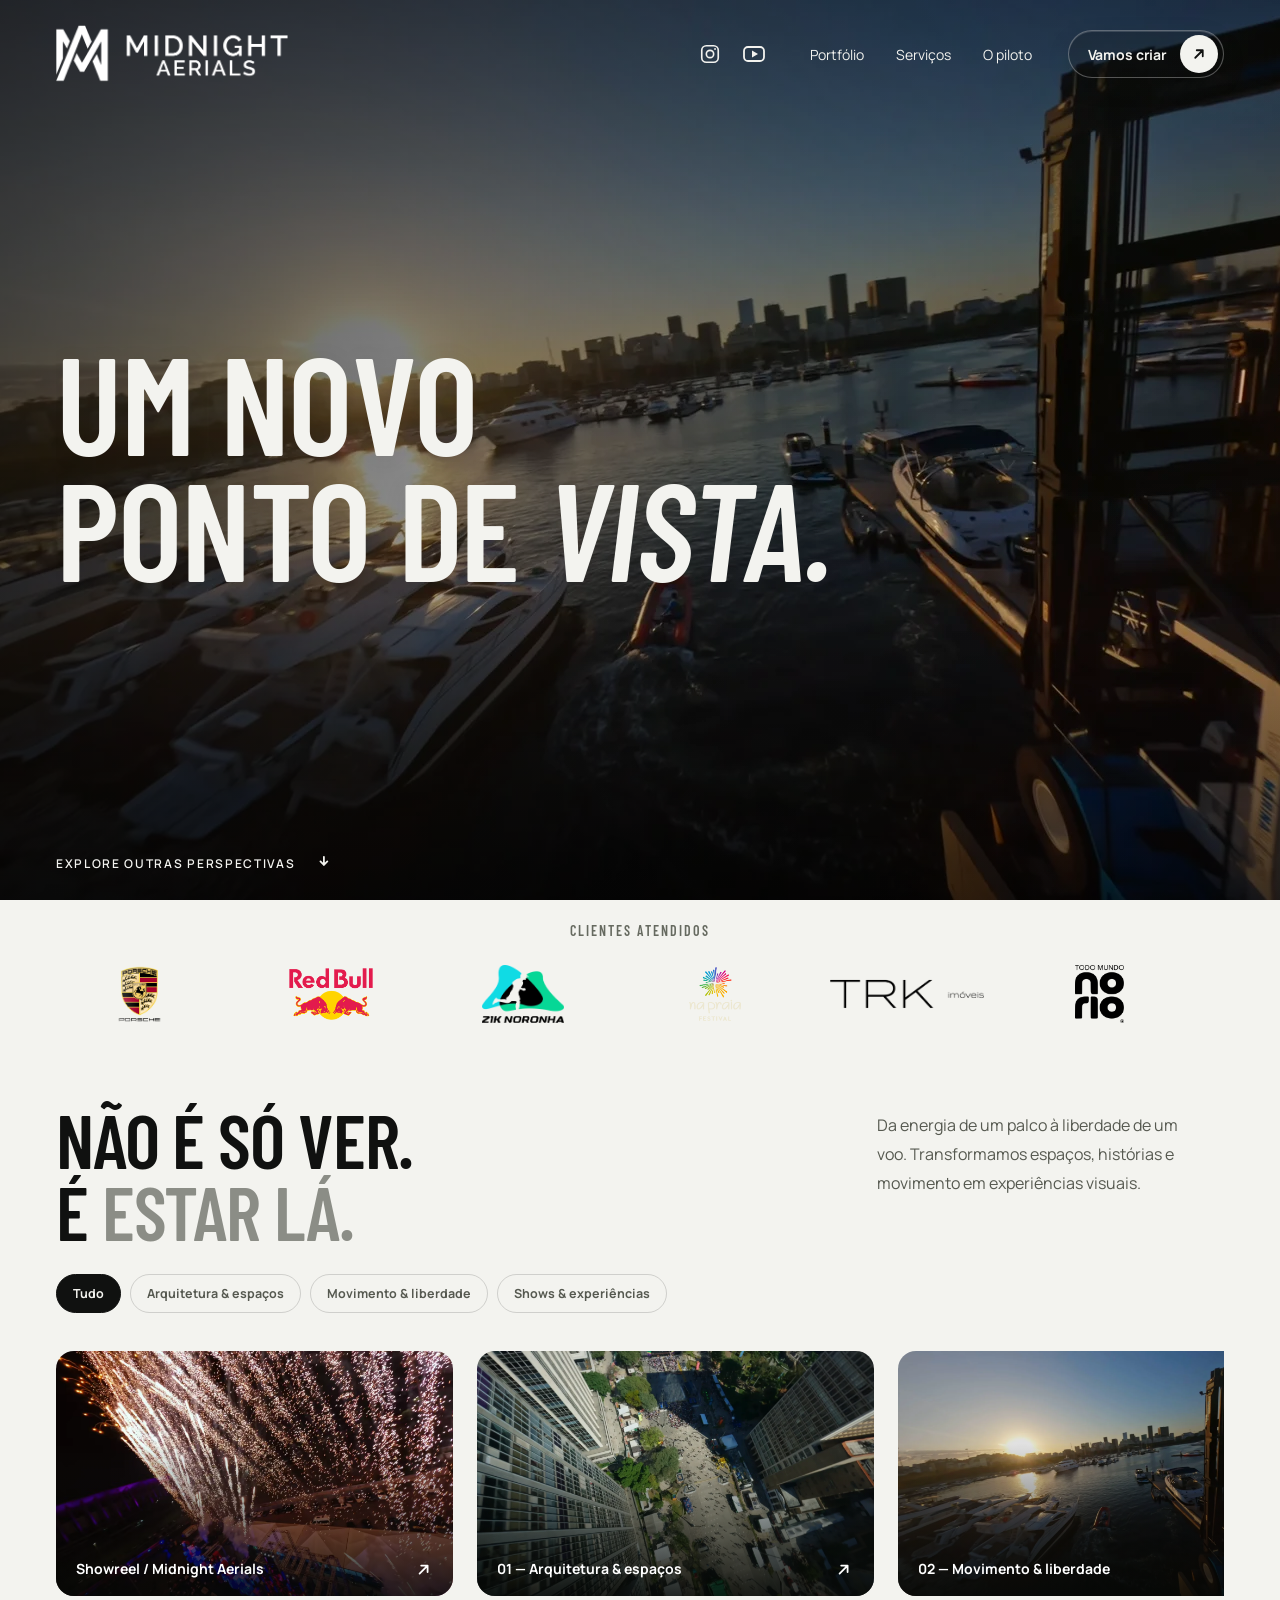
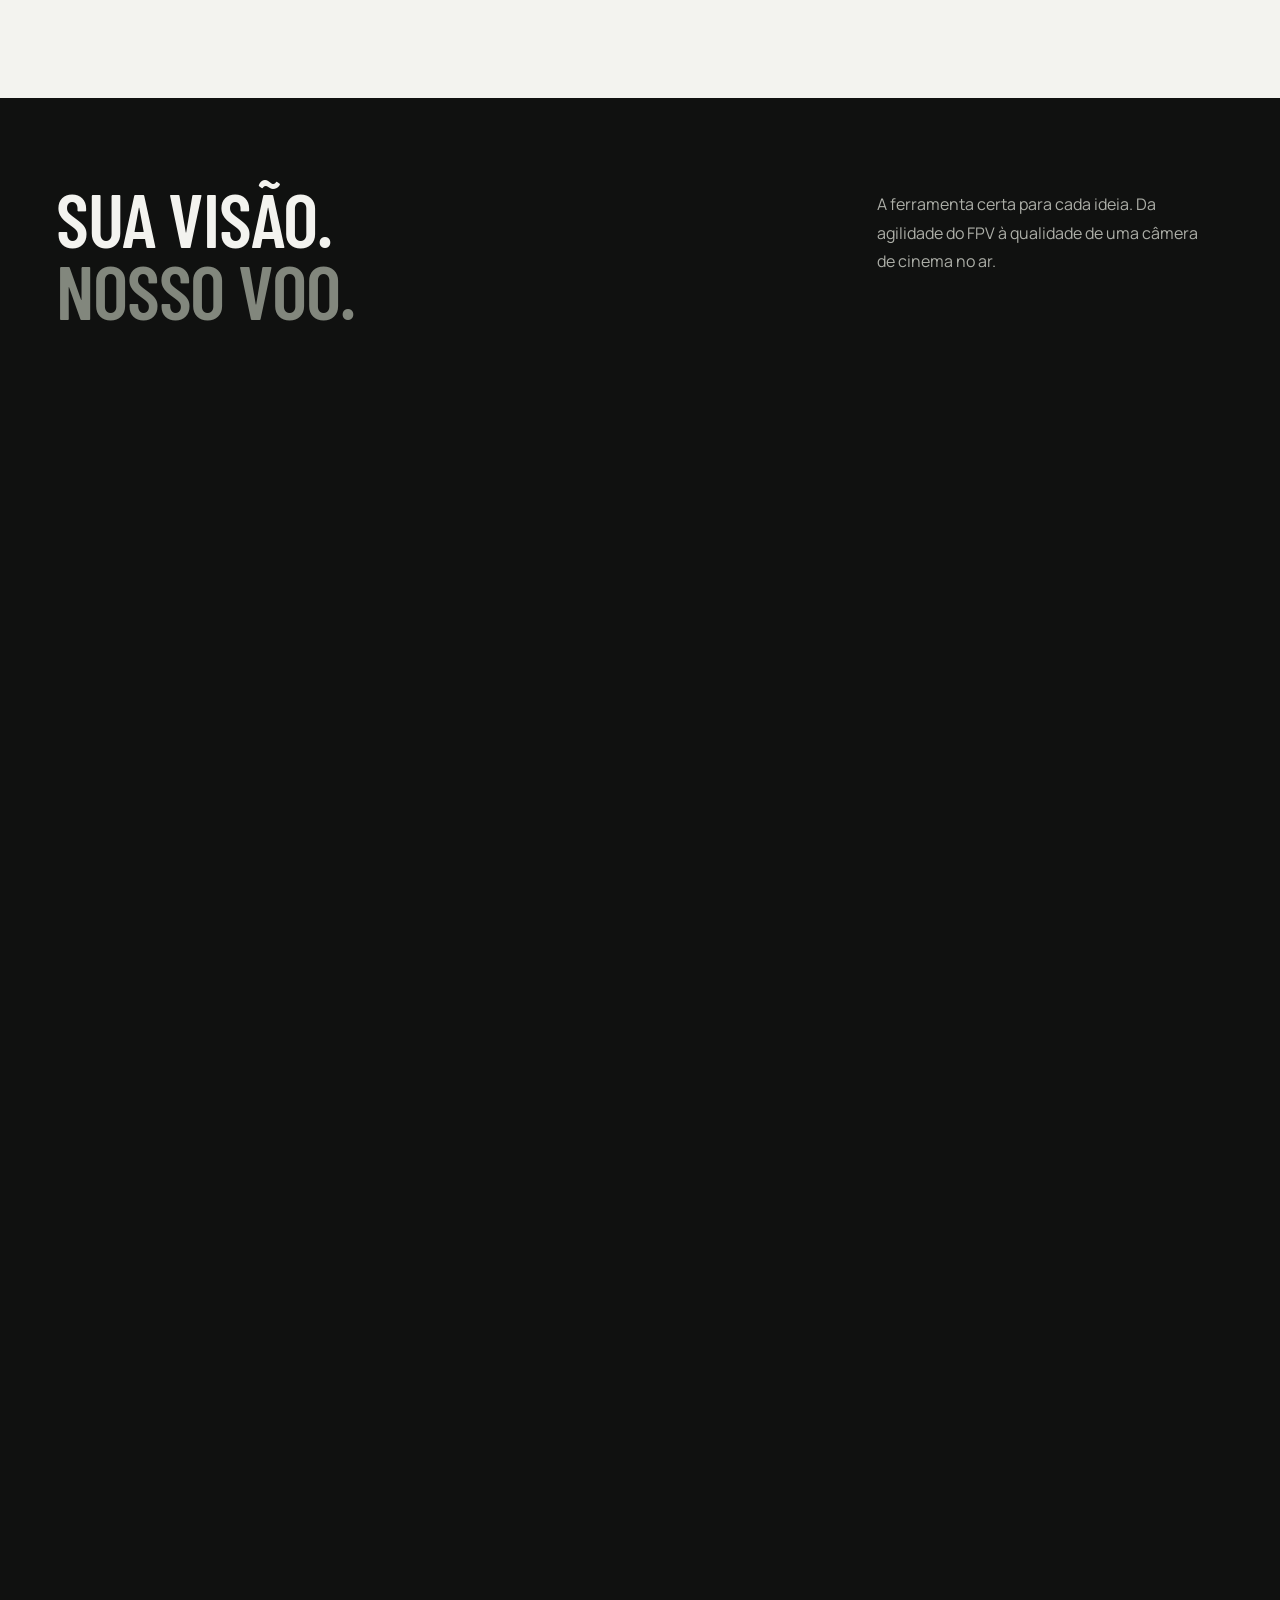
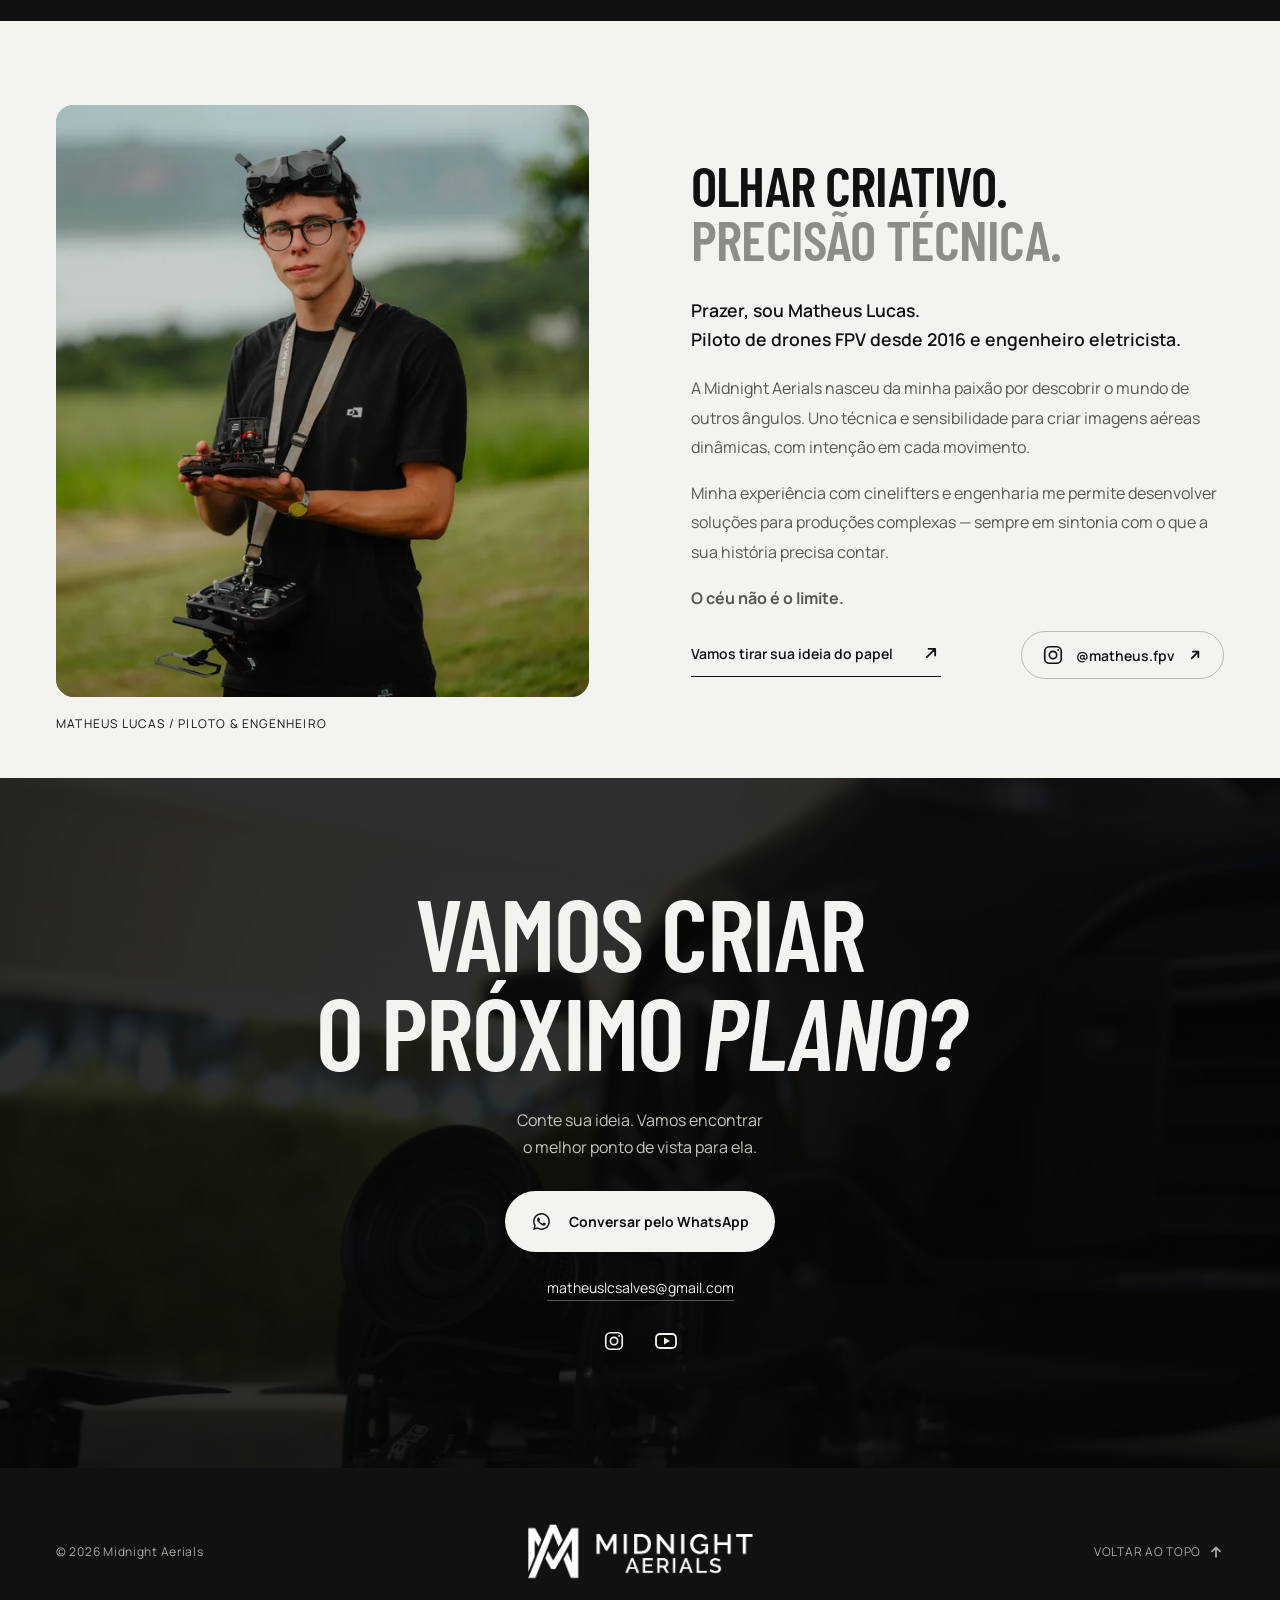
==== commit 574f2b3a: "Corrige navegação e portfólio no iPhone Substitui setas Unicode por SVGs, elimina a rolagem vertical" ====
--- a/index.html
+++ b/index.html
@@ -36,8 +36,8 @@
       type="font/woff2"
       crossorigin
     />
-    <link rel="stylesheet" href="style.css" />
-    <script src="main.js" defer></script>
+    <link rel="stylesheet" href="style.css?v=20260922-3" />
+    <script src="main.js?v=20260922-3" defer></script>
   </head>
   <body>
     <a class="skip-link" href="#conteudo">Pular para o conteúdo</a>
@@ -70,7 +70,11 @@
       </nav>
       <a class="header-contact" href="#contato">
         <span>Vamos criar</span>
-        <span class="header-contact-arrow" aria-hidden="true">↗</span>
+        <span class="header-contact-arrow" aria-hidden="true">
+          <svg class="ui-arrow" viewBox="0 0 24 24" fill="none" focusable="false">
+            <path d="M7 17 17 7M9 7h8v8" />
+          </svg>
+        </span>
       </a>
       <button
         class="menu-toggle"
@@ -88,7 +92,11 @@
         hidden
       >
         <a href="#portfolio">Portfólio</a><a href="#servicos">Serviços</a
-        ><a href="#piloto">O piloto</a><a href="#contato">Vamos criar ↗</a>
+        ><a href="#piloto">O piloto</a><a href="#contato">Vamos criar
+          <svg class="ui-arrow ui-arrow-inline" viewBox="0 0 24 24" fill="none" aria-hidden="true" focusable="false">
+            <path d="M7 17 17 7M9 7h8v8" />
+          </svg>
+        </a>
       </nav>
     </header>
     <main id="conteudo">
@@ -116,9 +124,13 @@
           <h1 id="hero-title">UM NOVO<br />PONTO DE <em>VISTA.</em></h1>
         </div>
         <div class="hero-bottom wrap">
-          <a href="#portfolio" class="explore"
-            >EXPLORE OUTRAS PERSPECTIVAS <span aria-hidden="true">↓</span></a
-          >
+          <a href="#portfolio" class="explore">EXPLORE OUTRAS PERSPECTIVAS
+            <span aria-hidden="true">
+              <svg class="ui-arrow" viewBox="0 0 24 24" fill="none" focusable="false">
+                <path d="M12 5v14M6 13l6 6 6-6" />
+              </svg>
+            </span>
+          </a>
         </div>
       </section>
       <section class="clients light-section" id="clientes" aria-labelledby="clients-title">
@@ -197,7 +209,9 @@
               type="button"
               data-carousel="prev"
               aria-label="Ver trabalhos anteriores"
-            >‹</button>
+            ><svg class="ui-arrow reel-nav-icon" viewBox="0 0 24 24" fill="none" aria-hidden="true" focusable="false">
+              <path d="m15 5-7 7 7 7" />
+            </svg></button>
             <div class="film-strip" aria-label="Portfólio audiovisual">
               <button
                 class="film-card"
@@ -217,7 +231,9 @@
                   />
                   <span class="film-caption">
                     <span class="film-title">Showreel / Midnight Aerials</span>
-                    <span class="film-arrow" aria-hidden="true">↗</span>
+                    <span class="film-arrow" aria-hidden="true">
+                      <svg class="ui-arrow" viewBox="0 0 24 24" fill="none" focusable="false"><path d="M7 17 17 7M9 7h8v8" /></svg>
+                    </span>
                   </span>
                 </span>
               </button>
@@ -239,7 +255,9 @@
                   />
                   <span class="film-caption">
                     <span class="film-title">01 — Arquitetura & espaços</span>
-                    <span class="film-arrow" aria-hidden="true">↗</span>
+                    <span class="film-arrow" aria-hidden="true">
+                      <svg class="ui-arrow" viewBox="0 0 24 24" fill="none" focusable="false"><path d="M7 17 17 7M9 7h8v8" /></svg>
+                    </span>
                   </span>
                 </span>
               </button>
@@ -261,7 +279,9 @@
                   />
                   <span class="film-caption">
                     <span class="film-title">02 — Movimento & liberdade</span>
-                    <span class="film-arrow" aria-hidden="true">↗</span>
+                    <span class="film-arrow" aria-hidden="true">
+                      <svg class="ui-arrow" viewBox="0 0 24 24" fill="none" focusable="false"><path d="M7 17 17 7M9 7h8v8" /></svg>
+                    </span>
                   </span>
                 </span>
               </button>
@@ -283,7 +303,9 @@
                   />
                   <span class="film-caption">
                     <span class="film-title">03 — Shows & experiências</span>
-                    <span class="film-arrow" aria-hidden="true">↗</span>
+                    <span class="film-arrow" aria-hidden="true">
+                      <svg class="ui-arrow" viewBox="0 0 24 24" fill="none" focusable="false"><path d="M7 17 17 7M9 7h8v8" /></svg>
+                    </span>
                   </span>
                 </span>
               </button>
@@ -293,7 +315,9 @@
               type="button"
               data-carousel="next"
               aria-label="Ver próximos trabalhos"
-            >›</button>
+            ><svg class="ui-arrow reel-nav-icon" viewBox="0 0 24 24" fill="none" aria-hidden="true" focusable="false">
+              <path d="m9 5 7 7-7 7" />
+            </svg></button>
           </div>
         </div>
       </section>
@@ -341,7 +365,8 @@
                 href="https://wa.me/5561999405674?text=Ol%C3%A1%2C%20Matheus!%20Quero%20conversar%20sobre%20uma%20filmagem%20FPV."
                 target="_blank"
                 rel="noopener noreferrer"
-              >Criar com FPV <span aria-hidden="true">↗</span></a
+              >Criar com FPV
+                <svg class="ui-arrow" viewBox="0 0 24 24" fill="none" aria-hidden="true" focusable="false"><path d="M7 17 17 7M9 7h8v8" /></svg></a
               >
             </article>
             <article class="service">
@@ -368,7 +393,8 @@
                 href="https://wa.me/5561999405674?text=Ol%C3%A1%2C%20Matheus!%20Quero%20conversar%20sobre%20uma%20filmagem%20com%20FPV%20Sub%20250g."
                 target="_blank"
                 rel="noopener noreferrer"
-                >Conhecer o Sub 250g <span aria-hidden="true">↗</span></a
+                >Conhecer o Sub 250g
+                  <svg class="ui-arrow" viewBox="0 0 24 24" fill="none" aria-hidden="true" focusable="false"><path d="M7 17 17 7M9 7h8v8" /></svg></a
               >
             </article>
             <article class="service">
@@ -394,7 +420,8 @@
                 href="https://wa.me/5561999405674?text=Ol%C3%A1%2C%20Matheus!%20Quero%20conversar%20sobre%20uma%20filmagem%20com%20drone%20DJI."
                 target="_blank"
                 rel="noopener noreferrer"
-                >Filmar com DJI <span aria-hidden="true">↗</span></a
+                >Filmar com DJI
+                  <svg class="ui-arrow" viewBox="0 0 24 24" fill="none" aria-hidden="true" focusable="false"><path d="M7 17 17 7M9 7h8v8" /></svg></a
               >
             </article>
             <article class="service">
@@ -425,7 +452,8 @@
                 href="https://wa.me/5561999405674?text=Ol%C3%A1%2C%20Matheus!%20Quero%20conversar%20sobre%20uma%20produ%C3%A7%C3%A3o%20com%20cinelifter."
                 target="_blank"
                 rel="noopener noreferrer"
-                >Planejar uma produção <span aria-hidden="true">↗</span></a
+                >Planejar uma produção
+                  <svg class="ui-arrow" viewBox="0 0 24 24" fill="none" aria-hidden="true" focusable="false"><path d="M7 17 17 7M9 7h8v8" /></svg></a
               >
             </article>
             <article class="service">
@@ -451,7 +479,8 @@
                 href="https://wa.me/5561999405674?text=Ol%C3%A1%2C%20Matheus!%20Quero%20conversar%20sobre%20uma%20transmiss%C3%A3o%20ao%20vivo%20com%20drone."
                 target="_blank"
                 rel="noopener noreferrer"
-                >Levar o voo para o ao vivo <span aria-hidden="true">↗</span></a
+                >Levar o voo para o ao vivo
+                  <svg class="ui-arrow" viewBox="0 0 24 24" fill="none" aria-hidden="true" focusable="false"><path d="M7 17 17 7M9 7h8v8" /></svg></a
               >
             </article>
             <article class="service">
@@ -483,7 +512,8 @@
                 href="https://wa.me/5561999405674?text=Ol%C3%A1%2C%20Matheus!%20Tenho%20um%20projeto%20fora%20do%20comum%20para%20conversarmos."
                 target="_blank"
                 rel="noopener noreferrer"
-                >Tirar a ideia do papel <span aria-hidden="true">↗</span></a
+                >Tirar a ideia do papel
+                  <svg class="ui-arrow" viewBox="0 0 24 24" fill="none" aria-hidden="true" focusable="false"><path d="M7 17 17 7M9 7h8v8" /></svg></a
               >
             </article>
           </div>
@@ -533,7 +563,7 @@
             <div class="pilot-actions">
             <a href="#contato" class="text-link"
               >Vamos tirar sua ideia do papel
-              <span aria-hidden="true">↗</span></a
+              <svg class="ui-arrow" viewBox="0 0 24 24" fill="none" aria-hidden="true" focusable="false"><path d="M7 17 17 7M9 7h8v8" /></svg></a
             >
               <a
                 class="instagram-link"
@@ -548,7 +578,7 @@
                   <circle cx="17.5" cy="6.5" r="1" fill="currentColor" stroke="none" />
                 </svg>
                 <span>@matheus.fpv</span>
-                <span aria-hidden="true">↗</span>
+                <svg class="ui-arrow" viewBox="0 0 24 24" fill="none" aria-hidden="true" focusable="false"><path d="M7 17 17 7M9 7h8v8" /></svg>
               </a>
             </div>
           </div>
@@ -616,7 +646,9 @@
             alt="Midnight Aerials"
             loading="lazy"
         /></a>
-        <a href="#inicio" class="back-to-top">VOLTAR AO TOPO ↑</a>
+        <a href="#inicio" class="back-to-top">VOLTAR AO TOPO
+          <svg class="ui-arrow" viewBox="0 0 24 24" fill="none" aria-hidden="true" focusable="false"><path d="M12 19V5M6 11l6-6 6 6" /></svg>
+        </a>
       </div>
     </footer>
     <a
@@ -624,7 +656,8 @@
       href="https://wa.me/5561999405674?text=Ol%C3%A1%2C%20Matheus!%20Vim%20pelo%20site%20e%20quero%20conversar%20sobre%20um%20projeto."
       target="_blank"
       rel="noopener noreferrer"
-      >Vamos falar do seu projeto <span aria-hidden="true">↗</span></a
+      >Vamos falar do seu projeto
+        <svg class="ui-arrow" viewBox="0 0 24 24" fill="none" aria-hidden="true" focusable="false"><path d="M7 17 17 7M9 7h8v8" /></svg></a
     >
     <dialog id="film-dialog" aria-labelledby="film-title">
       <div class="film-dialog-head">
--- a/style.css
+++ b/style.css
@@ -106,6 +106,24 @@
 svg {
   display: block;
 }
+.ui-arrow {
+  width: 1.15em;
+  height: 1.15em;
+  flex: 0 0 auto;
+  overflow: visible;
+}
+.ui-arrow path {
+  fill: none;
+  stroke: currentColor;
+  stroke-width: 1.8;
+  stroke-linecap: round;
+  stroke-linejoin: round;
+  vector-effect: non-scaling-stroke;
+}
+.ui-arrow-inline {
+  display: inline-block;
+  vertical-align: -0.16em;
+}
 .wrap {
   width: calc(100% - 112px);
   max-width: 1440px;
@@ -300,6 +318,10 @@
   font-size: 1.08rem;
   line-height: 1;
   transition: transform 0.25s, background-color 0.25s;
+}
+.header-contact-arrow .ui-arrow {
+  width: 18px;
+  height: 18px;
 }
 .header-contact:hover .header-contact-arrow {
   color: var(--paper);
@@ -445,7 +467,8 @@
 }
 .explore span {
   display: inline-block;
-  font-size: 1.2rem;
+  width: 1.2rem;
+  height: 1.2rem;
   animation: explore-arrow-bounce 1.5s ease-in-out infinite;
 }
 @keyframes explore-arrow-bounce {
@@ -505,13 +528,17 @@
 }
 .film-strip {
   display: flex;
+  align-items: flex-start;
   gap: 24px;
   min-width: 0;
   overflow-x: auto;
+  overflow-y: hidden;
   padding: 10px 2px 18px;
   background: var(--paper);
   scroll-behavior: smooth;
   scroll-snap-type: x mandatory;
+  overscroll-behavior-x: contain;
+  -webkit-overflow-scrolling: touch;
   scrollbar-width: none;
 }
 .film-strip::-webkit-scrollbar {
@@ -520,6 +547,7 @@
 .film-strip > button {
   flex: 0 0 clamp(280px, 31vw, 440px);
   scroll-snap-align: start;
+  scroll-snap-stop: always;
 }
 .film-card {
   display: block;
@@ -533,7 +561,6 @@
 .film-card[hidden] {
   display: none;
 }
-.film-card:hover,
 .film-card:focus-visible {
   transform: translateY(-5px);
 }
@@ -558,7 +585,6 @@
   object-fit: cover;
   transition: transform 0.65s ease;
 }
-.film-card:hover .film-image img,
 .film-card:focus-visible .film-image img {
   transform: scale(1.08);
 }
@@ -584,13 +610,26 @@
   -webkit-line-clamp: 1;
   transition: max-height 0.25s ease;
 }
-.film-card:hover .film-title,
 .film-card:focus-visible .film-title {
   -webkit-line-clamp: 3;
 }
+@media (hover: hover) and (pointer: fine) {
+  .film-card:hover {
+    transform: translateY(-5px);
+  }
+  .film-card:hover .film-image img {
+    transform: scale(1.08);
+  }
+  .film-card:hover .film-title {
+    -webkit-line-clamp: 3;
+  }
+}
 .film-arrow {
   flex-shrink: 0;
-  font-size: 1.2rem;
+}
+.film-arrow .ui-arrow {
+  width: 1.2rem;
+  height: 1.2rem;
 }
 .reel-nav {
   position: absolute;
@@ -723,8 +762,9 @@
 .text-link:hover {
   gap: 38px;
 }
-.text-link > span {
-  font-size: 1.25rem;
+.text-link > .ui-arrow {
+  width: 1.25rem;
+  height: 1.25rem;
 }
 .service .text-link {
   margin-top: auto;
@@ -853,6 +893,10 @@
   color: var(--paper);
   border-color: var(--ink);
 }
+.instagram-link .ui-arrow {
+  width: 1rem;
+  height: 1rem;
+}
 .clients {
   overflow: hidden;
 }
@@ -1017,8 +1061,15 @@
   letter-spacing: 0.06em;
 }
 .footer-bottom .back-to-top {
+  display: inline-flex;
+  align-items: center;
+  gap: 7px;
   justify-self: end;
   text-align: right;
+}
+.back-to-top .ui-arrow {
+  width: 1rem;
+  height: 1rem;
 }
 .mobile-cta {
   display: none;
@@ -1207,6 +1258,11 @@
     font-size: 1.1rem;
     padding: 12px;
   }
+  .mobile-nav a:last-child {
+    display: flex;
+    align-items: center;
+    gap: 8px;
+  }
   .hero {
     height: 100svh;
     min-height: 690px;
@@ -1282,8 +1338,11 @@
   .portfolio-categories {
     flex-wrap: nowrap;
     overflow-x: auto;
+    overflow-y: hidden;
     margin: -8px 0 22px;
     padding-bottom: 3px;
+    overscroll-behavior-x: contain;
+    -webkit-overflow-scrolling: touch;
     scrollbar-width: none;
   }
   .portfolio-categories::-webkit-scrollbar {
@@ -1443,8 +1502,9 @@
   .mobile-cta.is-visible {
     transform: translateY(0);
   }
-  .mobile-cta > span {
-    font-size: 1.3rem;
+  .mobile-cta > .ui-arrow {
+    width: 1.3rem;
+    height: 1.3rem;
   }
   .dialog-open .mobile-cta {
     display: none;
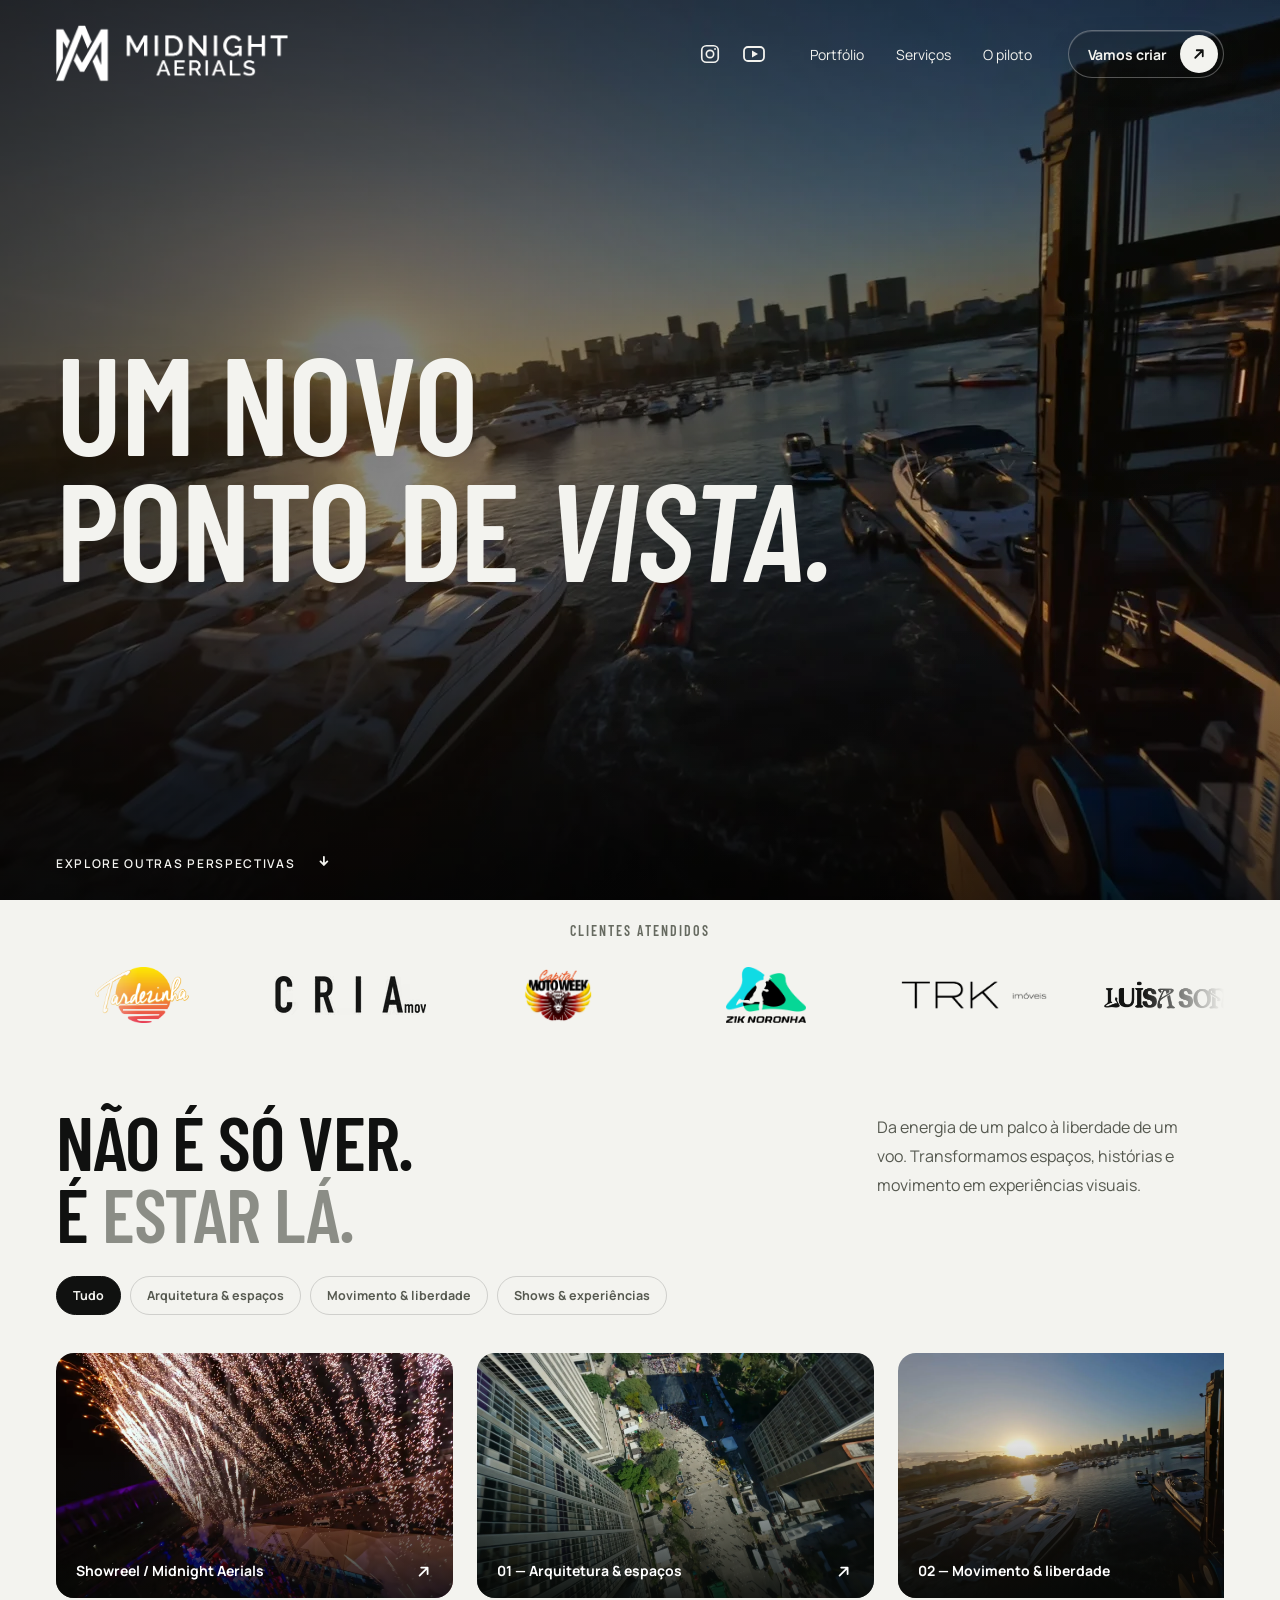
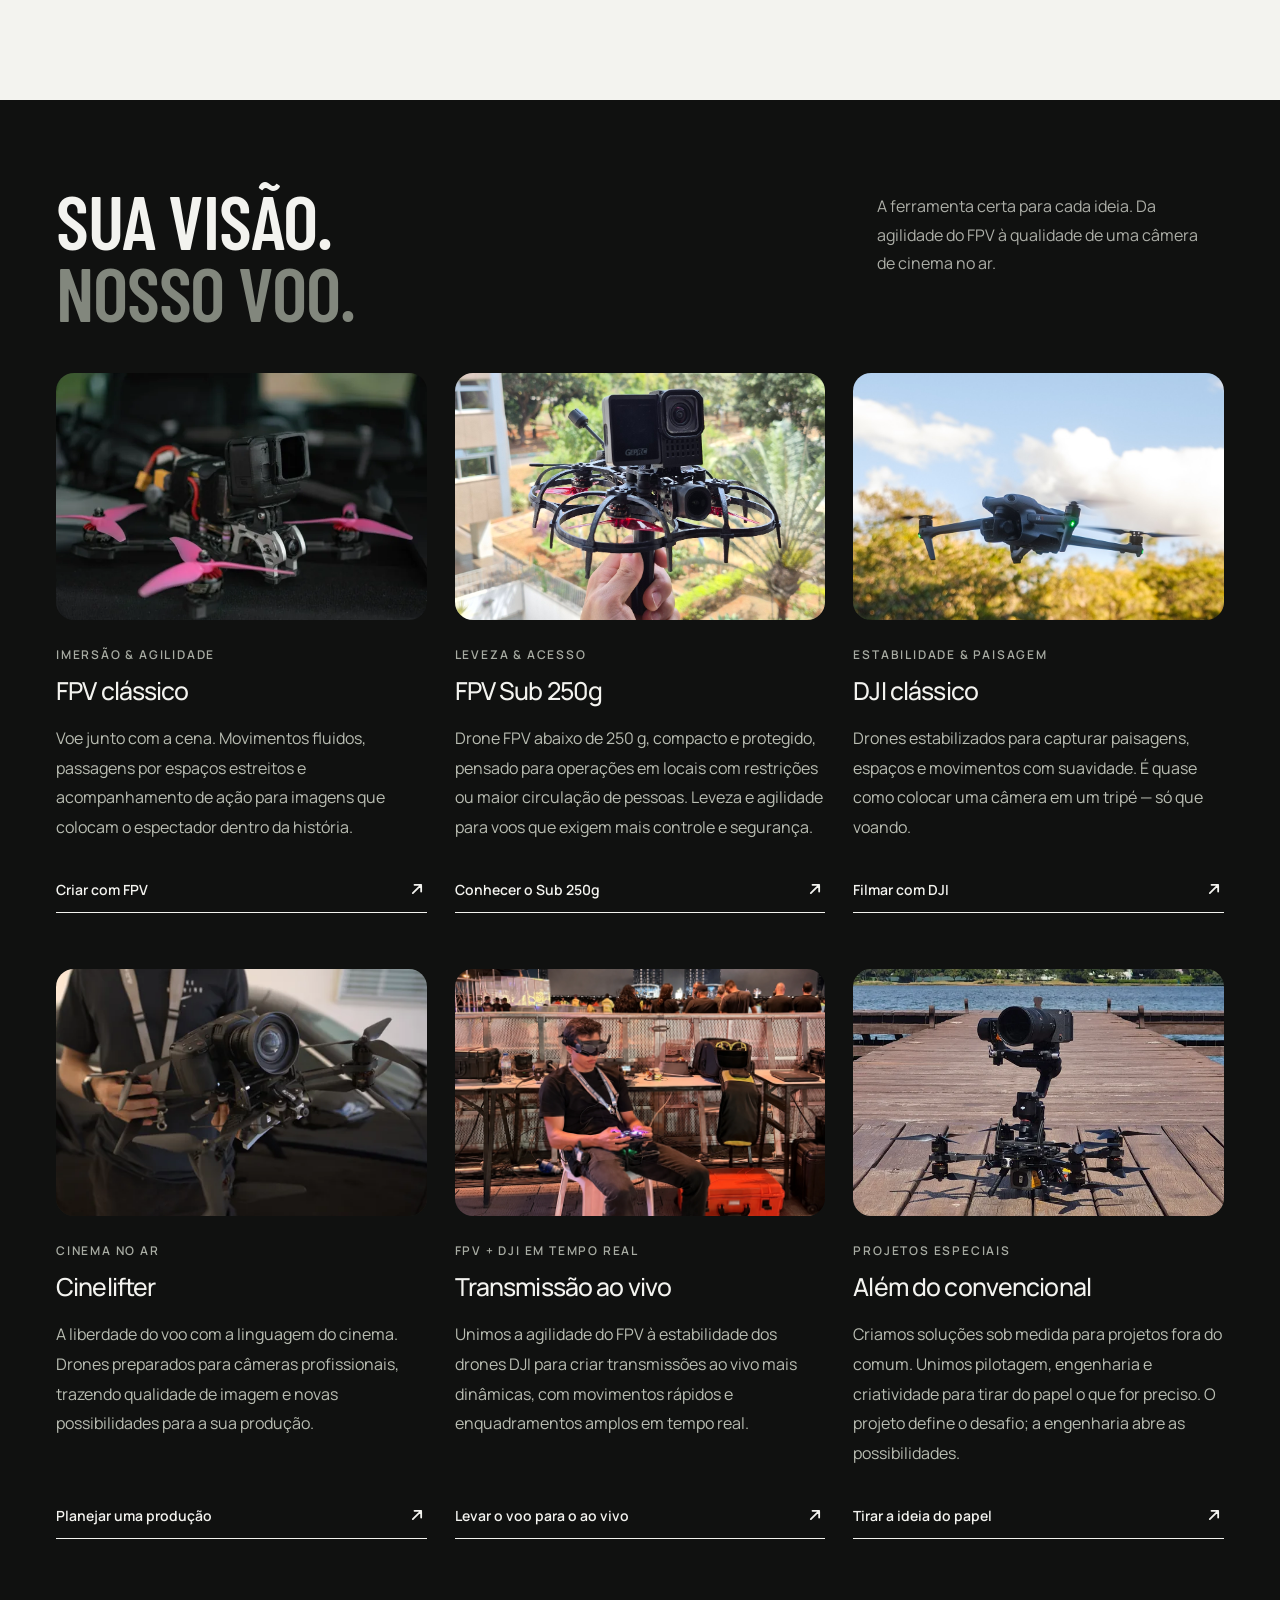
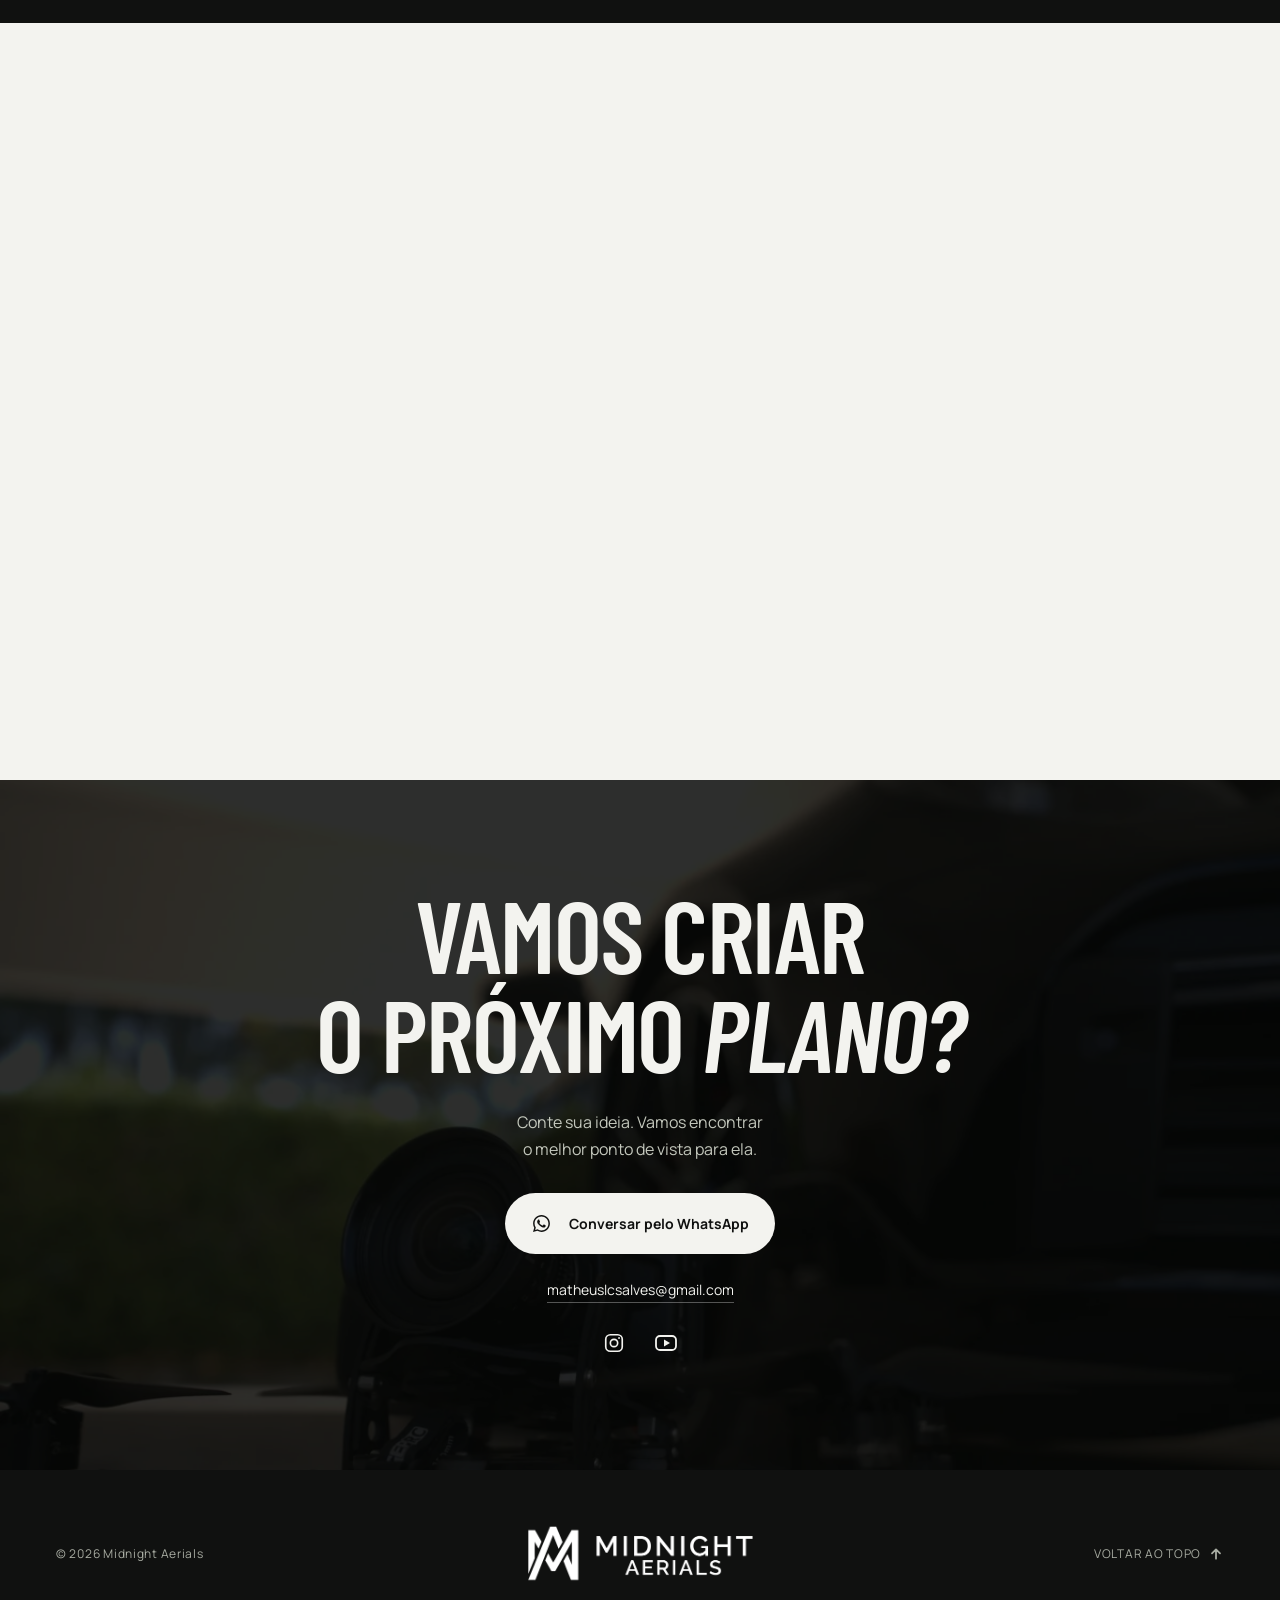
==== commit 4159d088: "Adiciona novas marcas ao carrossel de clientes Inclui 16 novas logos com fundos tratados, reorganiza" ====
--- a/index.html
+++ b/index.html
@@ -36,7 +36,7 @@
       type="font/woff2"
       crossorigin
     />
-    <link rel="stylesheet" href="style.css?v=20260922-3" />
+    <link rel="stylesheet" href="style.css?v=20260922-4" />
     <script src="main.js?v=20260922-3" defer></script>
   </head>
   <body>
@@ -139,36 +139,68 @@
           <div class="client-logo-carousel" aria-label="Carrossel de logos de clientes atendidos">
             <div class="client-logo-track">
               <div class="client-logo-set">
+                <span class="client-logo"><img src="client-tardezinha.png" alt="Tardezinha" /></span>
+                <span class="client-logo"><img src="client-cria-mov.png" alt="Cria Mov" /></span>
+                <span class="client-logo"><img src="client-capital-moto-week.png" alt="Capital Moto Week" /></span>
+                <span class="client-logo"><img src="client-client-a.png" alt="Zik Noronha" /></span>
+                <span class="client-logo"><img src="client-client-black-01.png" alt="TRK Imóveis" /></span>
+                <span class="client-logo"><img src="client-luisa-sonza.png" alt="Luísa Sonza" /></span>
+                <span class="client-logo"><img src="client-carvalheira-na-ladeira.png" alt="Carvalheira na Ladeira" /></span>
+                <span class="client-logo"><img src="client-client-black-02.png" alt="Todo Mundo no Rio" /></span>
+                <span class="client-logo"><img src="client-na-praia.png" alt="Na Praia Festival" /></span>
+                <span class="client-logo"><img src="client-r2-com-vc.png" alt="R2 com.vc" /></span>
+                <span class="client-logo"><img src="client-volvo.png" alt="Volvo" /></span>
+                <span class="client-logo"><img src="client-arena-mane-garrincha.png" alt="Arena Mané Garrincha" /></span>
+                <span class="client-logo"><img src="client-anitta.png" alt="Anitta" /></span>
+                <span class="client-logo"><img src="client-hot-wheels-monster-trucks.png" alt="Hot Wheels Monster Trucks Live" /></span>
+                <span class="client-logo"><img src="client-bonus-track.png" alt="Bônus Track" /></span>
+                <span class="client-logo"><img src="client-superbet.png" alt="Superbet" /></span>
+                <span class="client-logo"><img src="client-ivete-clareou.png" alt="Ivete Clareou" /></span>
+                <span class="client-logo"><img src="client-funn-black.png" alt="Funn" /></span>
+                <span class="client-logo"><img src="client-mitsubishi-motors.png" alt="Mitsubishi Motors" /></span>
+                <span class="client-logo"><img src="client-mita.png" alt="MITA" /></span>
                 <span class="client-logo"><img src="client-porsche.png" alt="Porsche" /></span>
+                <span class="client-logo"><img src="client-sand.png" alt="SAND" /></span>
+                <span class="client-logo"><img src="client-alok.png" alt="Alok" /></span>
+                <span class="client-logo"><img src="client-doce-maravilha.png" alt="Doce Maravilha" /></span>
+                <span class="client-logo"><img src="client-honda.png" alt="Honda" /></span>
+                <span class="client-logo"><img src="client-zz.png" alt="ZZ" /></span>
+                <span class="client-logo"><img src="client-ironman.png" alt="Ironman" /></span>
+                <span class="client-logo"><img src="client-funnice.png" alt="Funnice" /></span>
+                <span class="client-logo"><img src="client-vintage-culture.png" alt="Vintage Culture" /></span>
                 <span class="client-logo"><img src="client-red-bull.png" alt="Red Bull" /></span>
-                <span class="client-logo"><img src="client-client-a.png" alt="Zik Noronha" /></span>
-                <span class="client-logo"><img src="client-na-praia.png" alt="Na Praia Festival" /></span>
-                <span class="client-logo"><img src="client-client-black-01.png" alt="TRK Imóveis" /></span>
-                <span class="client-logo"><img src="client-client-black-02.png" alt="Todo Mundo no Rio" /></span>
-                <span class="client-logo"><img src="client-zz.png" alt="ZZ" /></span>
-                <span class="client-logo"><img src="client-r2-com-vc.png" alt="R2 com.vc" /></span>
-                <span class="client-logo"><img src="client-funn-black.png" alt="Funn" /></span>
-                <span class="client-logo"><img src="client-bonus-track.png" alt="Bônus Track" /></span>
-                <span class="client-logo"><img src="client-carvalheira-na-ladeira.png" alt="Carvalheira na Ladeira" /></span>
-                <span class="client-logo"><img src="client-hot-wheels-monster-trucks.png" alt="Hot Wheels Monster Trucks Live" /></span>
-                <span class="client-logo"><img src="client-capital-moto-week.png" alt="Capital Moto Week" /></span>
-                <span class="client-logo"><img src="client-ironman.png" alt="Ironman" /></span>
               </div>
               <div class="client-logo-set" aria-hidden="true">
+                <span class="client-logo"><img src="client-tardezinha.png" alt="" /></span>
+                <span class="client-logo"><img src="client-cria-mov.png" alt="" /></span>
+                <span class="client-logo"><img src="client-capital-moto-week.png" alt="" /></span>
+                <span class="client-logo"><img src="client-client-a.png" alt="" /></span>
+                <span class="client-logo"><img src="client-client-black-01.png" alt="" /></span>
+                <span class="client-logo"><img src="client-luisa-sonza.png" alt="" /></span>
+                <span class="client-logo"><img src="client-carvalheira-na-ladeira.png" alt="" /></span>
+                <span class="client-logo"><img src="client-client-black-02.png" alt="" /></span>
+                <span class="client-logo"><img src="client-na-praia.png" alt="" /></span>
+                <span class="client-logo"><img src="client-r2-com-vc.png" alt="" /></span>
+                <span class="client-logo"><img src="client-volvo.png" alt="" /></span>
+                <span class="client-logo"><img src="client-arena-mane-garrincha.png" alt="" /></span>
+                <span class="client-logo"><img src="client-anitta.png" alt="" /></span>
+                <span class="client-logo"><img src="client-hot-wheels-monster-trucks.png" alt="" /></span>
+                <span class="client-logo"><img src="client-bonus-track.png" alt="" /></span>
+                <span class="client-logo"><img src="client-superbet.png" alt="" /></span>
+                <span class="client-logo"><img src="client-ivete-clareou.png" alt="" /></span>
+                <span class="client-logo"><img src="client-funn-black.png" alt="" /></span>
+                <span class="client-logo"><img src="client-mitsubishi-motors.png" alt="" /></span>
+                <span class="client-logo"><img src="client-mita.png" alt="" /></span>
                 <span class="client-logo"><img src="client-porsche.png" alt="" /></span>
+                <span class="client-logo"><img src="client-sand.png" alt="" /></span>
+                <span class="client-logo"><img src="client-alok.png" alt="" /></span>
+                <span class="client-logo"><img src="client-doce-maravilha.png" alt="" /></span>
+                <span class="client-logo"><img src="client-honda.png" alt="" /></span>
+                <span class="client-logo"><img src="client-zz.png" alt="" /></span>
+                <span class="client-logo"><img src="client-ironman.png" alt="" /></span>
+                <span class="client-logo"><img src="client-funnice.png" alt="" /></span>
+                <span class="client-logo"><img src="client-vintage-culture.png" alt="" /></span>
                 <span class="client-logo"><img src="client-red-bull.png" alt="" /></span>
-                <span class="client-logo"><img src="client-client-a.png" alt="" /></span>
-                <span class="client-logo"><img src="client-na-praia.png" alt="" /></span>
-                <span class="client-logo"><img src="client-client-black-01.png" alt="" /></span>
-                <span class="client-logo"><img src="client-client-black-02.png" alt="" /></span>
-                <span class="client-logo"><img src="client-zz.png" alt="" /></span>
-                <span class="client-logo"><img src="client-r2-com-vc.png" alt="" /></span>
-                <span class="client-logo"><img src="client-funn-black.png" alt="" /></span>
-                <span class="client-logo"><img src="client-bonus-track.png" alt="" /></span>
-                <span class="client-logo"><img src="client-carvalheira-na-ladeira.png" alt="" /></span>
-                <span class="client-logo"><img src="client-hot-wheels-monster-trucks.png" alt="" /></span>
-                <span class="client-logo"><img src="client-capital-moto-week.png" alt="" /></span>
-                <span class="client-logo"><img src="client-ironman.png" alt="" /></span>
               </div>
             </div>
           </div>
--- a/style.css
+++ b/style.css
@@ -923,34 +923,37 @@
   mask-image: linear-gradient(90deg, transparent, #000 7%, #000 93%, transparent);
 }
 .client-logo-track {
-  display: flex;
-  align-items: center;
-  gap: clamp(14px, 2vw, 28px);
+  --client-logo-half-gap: 18px;
+  display: flex;
+  align-items: center;
+  gap: 36px;
   width: max-content;
-  animation: client-logo-scroll 42s linear infinite;
+  animation: client-logo-scroll 90s linear infinite;
 }
 .client-logo-set {
   display: flex;
   align-items: center;
-  gap: clamp(14px, 2vw, 28px);
+  gap: 36px;
 }
 .client-logo {
   display: grid;
   place-items: center;
-  flex: 0 0 clamp(128px, 13vw, 188px);
-  min-height: 62px;
+  flex: 0 0 172px;
+  width: 172px;
+  height: 64px;
+  padding-inline: 8px;
 }
 .client-logo img {
   display: block;
   width: auto;
-  max-width: 100%;
+  max-width: 156px;
   height: auto;
-  max-height: 58px;
+  max-height: 56px;
   object-fit: contain;
 }
 @keyframes client-logo-scroll {
   to {
-    transform: translateX(calc(-50% - clamp(7px, 1vw, 14px)));
+    transform: translateX(calc(-50% - var(--client-logo-half-gap)));
   }
 }
 @media (prefers-reduced-motion: reduce) {
@@ -1419,12 +1422,22 @@
   .client-logo-carousel {
     mask-image: linear-gradient(90deg, transparent, #000 11%, #000 89%, transparent);
   }
+  .client-logo-track,
+  .client-logo-set {
+    gap: 24px;
+  }
+  .client-logo-track {
+    --client-logo-half-gap: 12px;
+  }
   .client-logo {
-    flex-basis: 128px;
-    min-height: 54px;
+    flex-basis: 136px;
+    width: 136px;
+    height: 56px;
+    padding-inline: 7px;
   }
   .client-logo img {
-    max-height: 50px;
+    max-width: 122px;
+    max-height: 48px;
   }
   .pilot-copy h2 {
     font-size: clamp(3.1rem, 10.3vw, 5rem);
